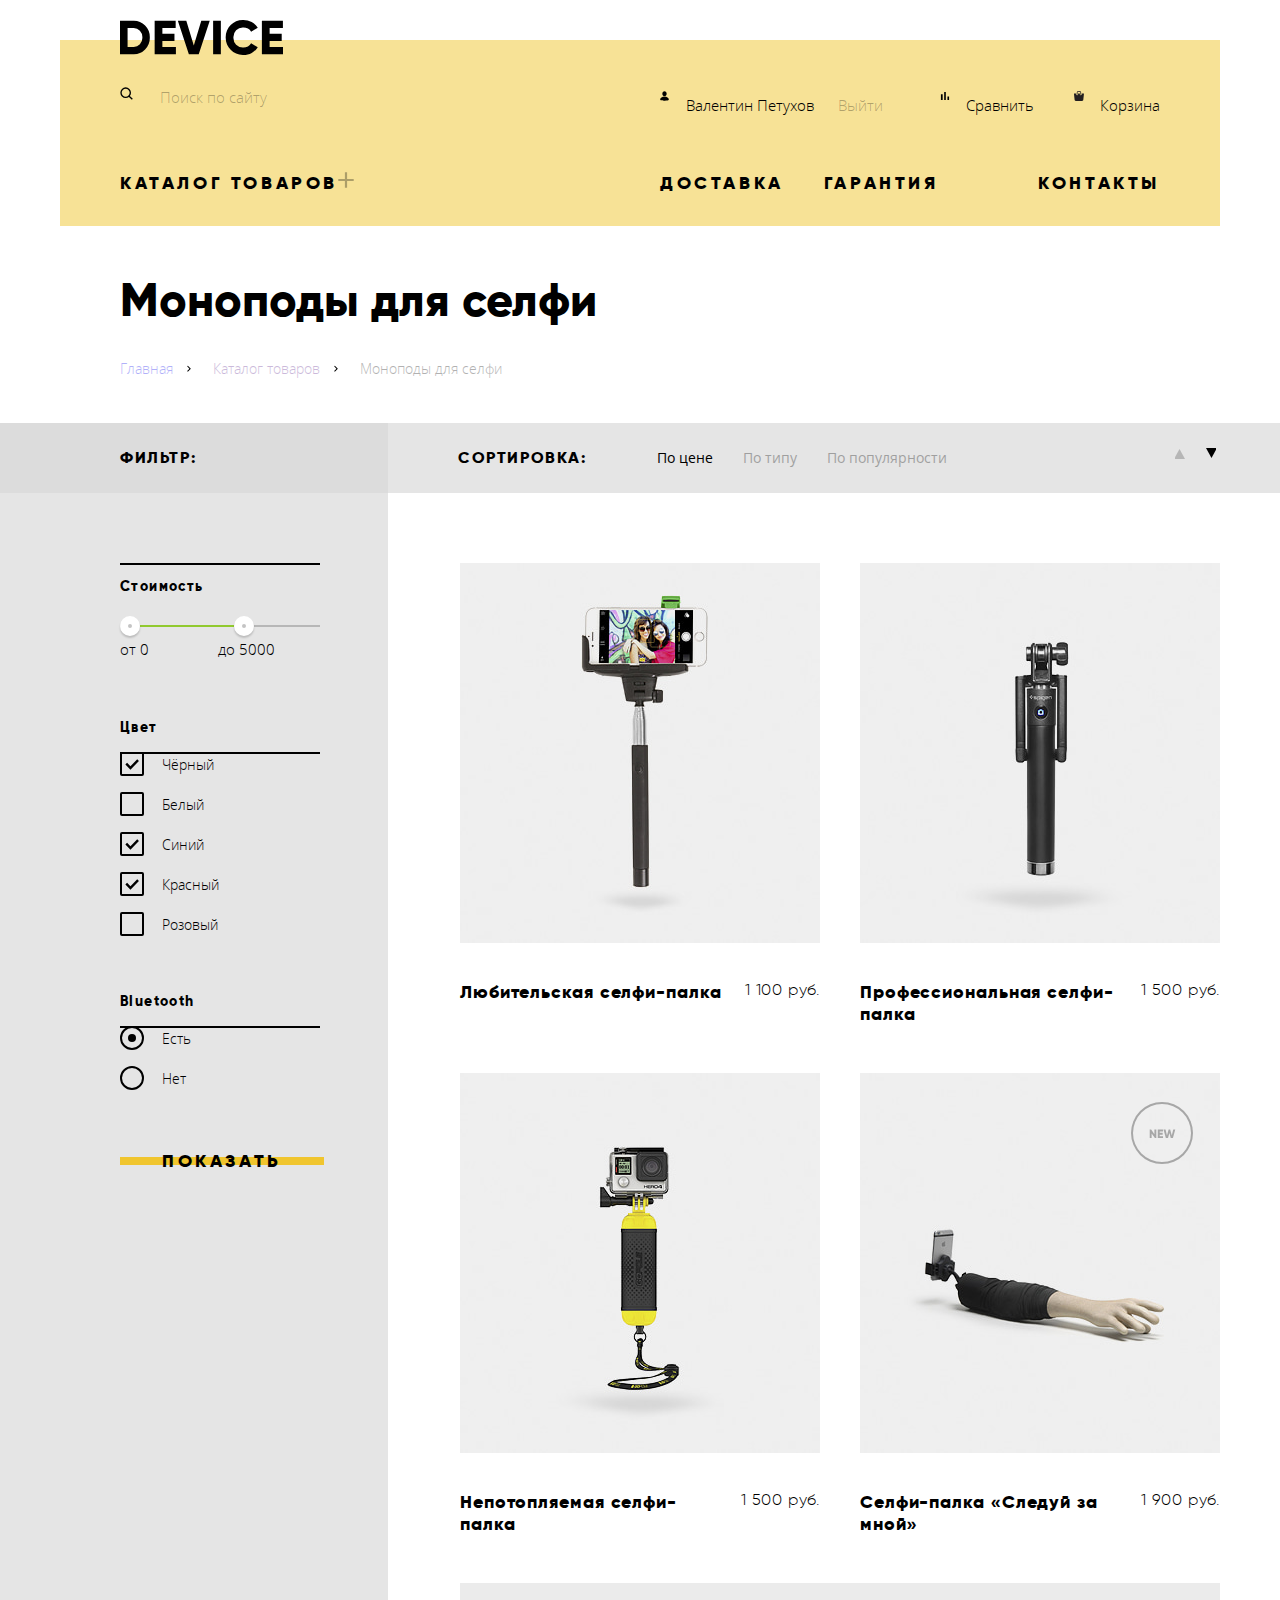
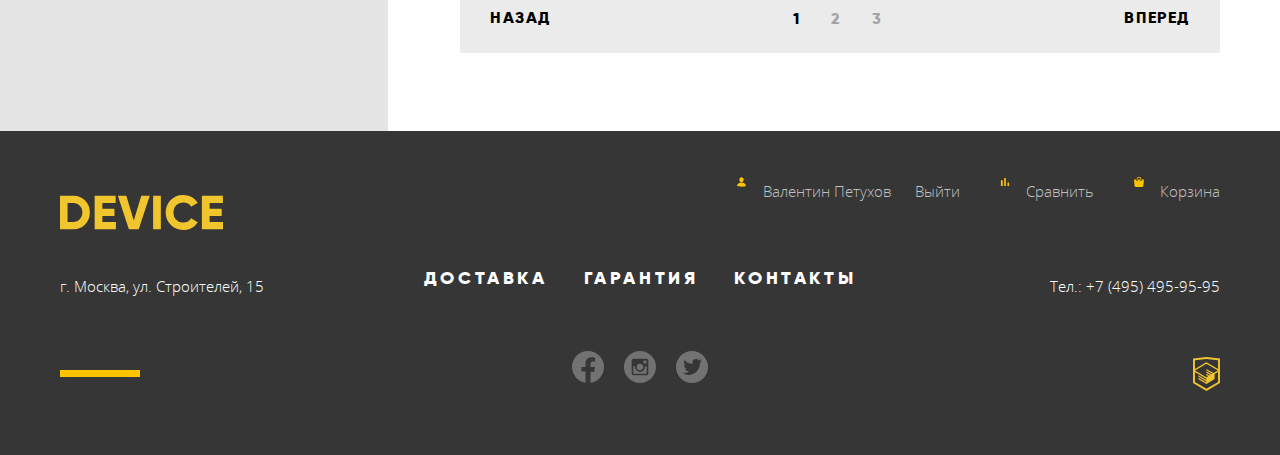
==== catalog.html @ 7c6c5fc6 "Верстка страницы каталога" ====
<!DOCTYPE html>

<html class="page" lang="ru">

  <head>

    <meta charset="utf-8">
    <title>HTML Academy: Девайс</title>
    <link rel="stylesheet" href="css/normalize.css">
    <link rel="stylesheet" href="css/style.css">

  </head>

  <body class="page-body">

    <header class="header container">

      <a class="header-logo" href="index.html">

        <svg width="163" height="35" fill="none" xmlns="http://www.w3.org/2000/svg" role="img" aria-label="Логотип интернет-магазина Device"><path fill-rule="evenodd" clip-rule="evenodd" d="M-.151.702v33.6h13.532a15.721 15.721 0 0011.72-4.824 16.459 16.459 0 004.712-11.976 16.457 16.457 0 00-4.712-11.976A15.724 15.724 0 0013.381.702H-.151zM7.582 26.91V8.091h5.8a8.646 8.646 0 016.5 2.568 9.408 9.408 0 012.489 6.84 9.406 9.406 0 01-2.489 6.84 8.642 8.642 0 01-6.5 2.568h-5.8v.003zm34.8-5.952h12.082v-7.3H42.378V8.091h13.291V.702H34.645v33.6H55.91V26.91H42.378v-5.952h.004zm36.343 13.344L89.744.702h-8.458l-7.491 24.72L66.304.702h-8.457l11.019 33.6h9.859zm14.4 0h7.733V.702h-7.733v33.6zm38.615-1.416a15.508 15.508 0 006.041-5.688l-6.67-3.84a7.481 7.481 0 01-3.165 3.024 9.873 9.873 0 01-4.664 1.1 9.594 9.594 0 01-7.177-2.736 9.911 9.911 0 01-2.682-7.248 9.91 9.91 0 012.682-7.248 9.593 9.593 0 017.177-2.736 9.897 9.897 0 014.639 1.08 7.589 7.589 0 013.19 3.048l6.67-3.84a15.874 15.874 0 00-6.09-5.688 17.42 17.42 0 00-8.409-2.088c-9.779-.272-17.797 7.691-17.591 17.472-.208 9.781 7.809 17.747 17.588 17.476 2.95.027 5.859-.691 8.458-2.088h.003zm17.881-11.928h12.082v-7.3h-12.085V8.091h13.29V.702h-21.023v33.6h21.265V26.91h-13.532v-5.952h.003z" fill="#000"/></svg>

      </a>

      <div class="header-user-nav">

        <form action="https://echo.htmlacademy.ru/" method="get">

          <label class="visually-hidden" for="search-form">Форма поиска по сайту</label>

          <input type="search" name="search" id="search-form" placeholder="Поиск по сайту">

          <button class="search-btn" type="submit">найти</button>

        </form>

        <ul class="header-user-nav__list">

          <li class="header-user-nav__item header-user-nav__item-login">

            <a href="">Валентин Петухов</a>

            <a class="header-user-nav__item-login-out" href="">Выйти</a>

            <svg width="9" height="10" fill="none" xmlns="http://www.w3.org/2000/svg" aria-hidden="true" focusable="false"><path d="M4.5.33c1.2 0 2.17 1.05 2.17 2.34C6.67 3.96 5.7 5 4.5 5S2.33 3.96 2.33 2.67c0-1.3.97-2.34 2.17-2.34zm0 9.34s4.33 0 4.33-1.17c0-1.4-2.1-2.92-4.33-2.92C2.28 5.58.17 7.1.17 8.5c0 1.17 4.33 1.17 4.33 1.17z" fill="#000"/></svg>

          </li>

          <li class="header-user-nav__item">

            <a href="">Сравнить</a>

            <svg width="10" height="10" fill="none" xmlns="http://www.w3.org/2000/svg" aria-hidden="true" focusable="false"><path d="M.92 3.37h1.75v5.71H.92V3.37zM4.18.92h1.64v8.16H4.18V.92zm3.27 4.66h1.63v3.5H7.45v-3.5z" fill="#000"/></svg>

          </li>

          <li class="header-user-nav__item">

            <a href="">Корзина</a>

            <svg width="10" height="10" fill="none" xmlns="http://www.w3.org/2000/svg" aria-hidden="true" focusable="false"><path d="M9.862 2.522a.358.358 0 00-.273-.129H7.658V3.42c0 .471-.404.855-.901.855s-.901-.384-.901-.855V2.393H4.054V3.42c0 .471-.404.855-.9.855-.498 0-.902-.384-.902-.855V2.393H.321a.358.358 0 00-.273.129.397.397 0 00-.09.3l.648 5.963C.618 9.457 1.142 10 1.784 10h6.342c.642 0 1.166-.543 1.178-1.215l.649-5.964a.398.398 0 00-.09-.3z" fill="#231F20"/><path d="M3.153 3.76c.2 0 .36-.153.36-.341v-1.88c0-.528.562-.855 1.082-.855h.9c.548 0 .902.335.902.854v1.88c0 .19.161.343.36.343.199 0 .36-.154.36-.342v-1.88C7.117.646 6.435 0 5.496 0h-.901C3.6 0 2.793.69 2.793 1.538v1.88c0 .19.162.343.36.343z" fill="#231F20"/></svg>

          </li>

        </ul>

      </div>

      <nav class="header-nav">

        <ul class="header-nav__list">

          <li class="header-nav__item header-nav__item_dropdown">

            <a href="">каталог товаров</a>

            <div class="header-submenu__list_wrap">

              <ul class="header-submenu__list">

                <li class="header-submenu__item">

                  <a href="">Виртуальная реальность</a>

                </li>

                <li class="header-submenu__item">

                  <a href="catalog.html">Моноподы для селфи</a>

                </li>

                <li class="header-submenu__item">

                  <a href="">Экшн-камеры</a>

                </li>

              </ul>

              <ul class="header-submenu__list">

                <li class="header-submenu__item">

                  <a href="">Фитнес-браслеты</a>

                </li>

                <li class="header-submenu__item">

                  <a href="">Умные часы</a>

                </li>

              </ul>

              <ul class="header-submenu__list">

                <li class="header-submenu__item">

                  <a href="">Квадрокоптеры</a>

                </li>

              </ul>

            </div>

          </li>

          <li class="header-nav__item">

            <a href="">доставка</a>

          </li>

          <li class="header-nav__item header-nav__item-warranty">

            <a href="">гарантия</a>

          </li>

          <li class="header-nav__item">

            <a href="">контакты</a>

          </li>

        </ul>

      </nav>

    </header>

    <main>

      <div class="breadcrumbs_wrap container">

        <h1 class="page-title">Моноподы для селфи</h1>

        <ul class="breadcrumbs__list">

          <li class="breadcrumbs__item">

            <a href="index.html">Главная</a>

          </li>

          <li class="breadcrumbs__item">

            <a href="">Каталог товаров</a>

          </li>

          <li class="breadcrumbs__item">

            <span>Моноподы для селфи</span>

          </li>

        </ul>

      </div>

      <div class="main-content_wrap">

        <div class="filters-title">

          <div class="filters-title_inner">

            <h3>фильтр:</h3>

          </div>

        </div>

        <form class="filters" action="https://echo.htmlacademy.ru/" method="get">

          <div class="filters_inner">

            <div class="cost filter">

              <span class="cost-title">Стоимость</span>

              <div class="scale">

                <div class="bar"></div>

                <div class="toggle toggle-min" tabindex="0"></div>

                <div class="toggle toggle-max" tabindex="0"></div>

              </div>

              <span class="cost-min">от 0</span>

              <span>до 5000</span>

            </div>

            <fieldset class="filter-color filter">

              <legend>Цвет</legend>

              <input class="visually-hidden" id="checkbox-color-black" type="checkbox" name="color-black" checked>

              <label class="" for="checkbox-color-black">Чёрный</label>

              <input class="visually-hidden" id="checkbox-color-white" type="checkbox" name="color-white">

              <label class="form-value" for="checkbox-color-white">Белый</label>

              <input class="visually-hidden" id="checkbox-color-blue" type="checkbox" name="color-blue" checked>

              <label class="form-value" for="checkbox-color-blue">Синий</label>

              <input class="visually-hidden" id="checkbox-color-red" type="checkbox" name="color-red" checked>

              <label class="form-value" for="checkbox-color-red">Красный</label>

              <input class="visually-hidden" id="checkbox-color-pink" type="checkbox" name="color-pink">

              <label class="form-value" for="checkbox-color-pink">Розовый</label>

            </fieldset>

            <fieldset class="filter-bluetooth filter">

              <legend class="">Bluetooth</legend>

              <input class="visually-hidden" id="bluetooth-true" type="radio" name="bluetooth" value="Есть" checked>

              <label class="" for="bluetooth-true">Есть</label>

              <input class="visually-hidden" id="bluetooth-false" type="radio" name="bluetooth" value="Нет">

              <label class="" for="bluetooth-false">Нет</label>

            </fieldset>

            <button class="filters-button button" type="submit">показать</button>

          </div>

        </form>

        <div class="sorting">

          <div class="sorting_inner">

            <h3>сортировка:</h3>

            <ul class="sorting__list">

              <li class="sorting__item sorting__item_current">

                <button type="button">По цене</button>

              </li>

              <li class="sorting__item">

                <button type="button">По типу</button>

              </li>

              <li class="sorting__item">

                <button type="button">По популярности</button>

              </li>

            </ul>

            <button class="sorting-arrow-up sorting-arrow-current" type="button" aria-label="Сортировка по возрастанию"></button>

            <button class="sorting-arrow-down" type="button" aria-label="Сортировка по убыванию"></button>

          </div>

        </div>

        <div class="products">

          <div class="products_inner">

            <ul class="products__list">

              <li class="products__item">

                <img src="img/product-1.jpg" alt="Селфи-палка с закрепленным на ней телефоном." width="360" height="380">

                <div class="product-title">

                  <a href="">

                    <h2>Любительская селфи-палка</h2>

                  </a>

                  <span>1 100 руб.</span>

                </div>

                <div class="products__item_hover">

                  <button class="button" type="button">в корзину</button>

                  <button class="product-compare__btn" type="button">Добавить к сравнению</button>

                </div>

              </li>

              <li class="products__item">

                <img src="img/product-2.jpg" alt="Сложенная селфи-палка." width="360" height="380">

                <div class="product-title">

                  <a href="">

                    <h2>Профессиональная селфи-палка </h2>

                  </a>

                  <span>1 500 руб.</span>

                  <div class="products__item_hover">

                    <button class="button" type="button">в корзину</button>

                    <button class="product-compare__btn" type="button">Добавить к сравнению</button>

                  </div>

                </div>

              </li>

              <li class="products__item">

                <img src="img/product-3.jpg" alt="Селфи-палка на шнурке с закрепленной на ней экшн-камерой." width="360" height="380">

                <div class="product-title">

                  <a href="">

                    <h2>Непотопляемая селфи-палка</h2>

                  </a>

                  <span>1 500 руб.</span>

                  <div class="products__item_hover">

                    <button class="button" type="button">в корзину</button>

                    <button class="product-compare__btn" type="button">Добавить к сравнению</button>

                  </div>

                </div>

              </li>

              <li class="products__item products__item_new">

                <img src="img/product-4.jpg" alt="Селфи-палка в виде руки." width="360" height="380">

                <div class="product-title">

                  <a href="">

                    <h2>Селфи-палка «Следуй за мной»</h2>

                  </a>

                  <span>1 900 руб.</span>

                  <div class="products__item_hover">

                    <button class="button" type="button">в корзину</button>

                    <button class="product-compare__btn" type="button">Добавить к сравнению</button>

                  </div>

                </div>

              </li>

            </ul>

            <div class="pagination">

              <button type="button">назад</button>

              <ul class="pagination__list">

                <li class="pagination__item pagination__item_current">

                  <a href="">1</a>

                </li>

                <li class="pagination__item">

                  <a href="">2</a>

                </li>

                <li class="pagination__item">

                  <a href="">3</a>

                </li>

              </ul>

              <button type="button">вперед</button>

            </div>

          </div>

        </div>

      </div>

    </main>

    <footer class="footer">

      <div class="footer_wrap container">

        <a class="footer-logo" href="index.html">

          <svg width="163" height="35" fill="none" xmlns="http://www.w3.org/2000/svg" role="img" aria-label="Логотип интернет-магазина Device"><path fill-rule="evenodd" clip-rule="evenodd" d="M-.151.702v33.6h13.532a15.721 15.721 0 0011.72-4.824 16.459 16.459 0 004.712-11.976 16.457 16.457 0 00-4.712-11.976A15.724 15.724 0 0013.381.702H-.151zM7.582 26.91V8.091h5.8a8.646 8.646 0 016.5 2.568 9.408 9.408 0 012.489 6.84 9.406 9.406 0 01-2.489 6.84 8.642 8.642 0 01-6.5 2.568h-5.8v.003zm34.8-5.952h12.082v-7.3H42.378V8.091h13.291V.702H34.645v33.6H55.91V26.91H42.378v-5.952h.004zm36.343 13.344L89.744.702h-8.458l-7.491 24.72L66.304.702h-8.457l11.019 33.6h9.859zm14.4 0h7.733V.702h-7.733v33.6zm38.615-1.416a15.508 15.508 0 006.041-5.688l-6.67-3.84a7.481 7.481 0 01-3.165 3.024 9.873 9.873 0 01-4.664 1.1 9.594 9.594 0 01-7.177-2.736 9.911 9.911 0 01-2.682-7.248 9.91 9.91 0 012.682-7.248 9.593 9.593 0 017.177-2.736 9.897 9.897 0 014.639 1.08 7.589 7.589 0 013.19 3.048l6.67-3.84a15.874 15.874 0 00-6.09-5.688 17.42 17.42 0 00-8.409-2.088c-9.779-.272-17.797 7.691-17.591 17.472-.208 9.781 7.809 17.747 17.588 17.476 2.95.027 5.859-.691 8.458-2.088h.003zm17.881-11.928h12.082v-7.3h-12.085V8.091h13.29V.702h-21.023v33.6h21.265V26.91h-13.532v-5.952h.003z" fill="#000"/></svg>

        </a>

        <ul class="footer-user-nav__list">

          <li class="footer-user-nav__item">

            <a href="">Валентин Петухов</a>

            <a class="footer-user-nav__item-login-out" href="">Выйти</a>

            <svg width="9" height="10" fill="none" xmlns="http://www.w3.org/2000/svg" aria-hidden="true" focusable="false"><path d="M4.5.33c1.2 0 2.17 1.05 2.17 2.34C6.67 3.96 5.7 5 4.5 5S2.33 3.96 2.33 2.67c0-1.3.97-2.34 2.17-2.34zm0 9.34s4.33 0 4.33-1.17c0-1.4-2.1-2.92-4.33-2.92C2.28 5.58.17 7.1.17 8.5c0 1.17 4.33 1.17 4.33 1.17z" fill="#000"/></svg>

          </li>

          <li class="footer-user-nav__item">

            <a href="">Сравнить</a>

            <svg width="10" height="10" fill="none" xmlns="http://www.w3.org/2000/svg" aria-hidden="true" focusable="false"><path d="M.92 3.37h1.75v5.71H.92V3.37zM4.18.92h1.64v8.16H4.18V.92zm3.27 4.66h1.63v3.5H7.45v-3.5z" fill="#000"/></svg>

          </li>

          <li class="footer-user-nav__item">

            <a href="">Корзина</a>

            <svg width="10" height="10" fill="none" xmlns="http://www.w3.org/2000/svg" aria-hidden="true" focusable="false"><path d="M9.862 2.522a.358.358 0 00-.273-.129H7.658V3.42c0 .471-.404.855-.901.855s-.901-.384-.901-.855V2.393H4.054V3.42c0 .471-.404.855-.9.855-.498 0-.902-.384-.902-.855V2.393H.321a.358.358 0 00-.273.129.397.397 0 00-.09.3l.648 5.963C.618 9.457 1.142 10 1.784 10h6.342c.642 0 1.166-.543 1.178-1.215l.649-5.964a.398.398 0 00-.09-.3z" fill="#231F20"/><path d="M3.153 3.76c.2 0 .36-.153.36-.341v-1.88c0-.528.562-.855 1.082-.855h.9c.548 0 .902.335.902.854v1.88c0 .19.161.343.36.343.199 0 .36-.154.36-.342v-1.88C7.117.646 6.435 0 5.496 0h-.901C3.6 0 2.793.69 2.793 1.538v1.88c0 .19.162.343.36.343z" fill="#231F20"/></svg>

          </li>

        </ul>

        <nav class="footer-nav">

          <ul class="footer-nav__list">

            <li class="footer-nav__item">

              <a href="">доставка</a>

            </li>

            <li class="footer-nav__item">

              <a href="">гарантия</a>

            </li>

            <li class="footer-nav__item">

              <a href="">контакты</a>

            </li>

          </ul>

        </nav>

        <div class="footer-contacts_wrap">

          <h2 class="visually-hidden">Контактная информация</h2>

          <p>г. Москва, ул. Строителей, 15</p>

          <p>Тел.: <a class="footer-contacts__link-tel" href="tel:+74954959595">+7 (495) 495-95-95</a></p>

        </div>

        <section class="socials">

          <h2 class="visually-hidden">Ссылки на социальные сети</h2>

          <ul class="socials__list">

            <li class="socials__item">

              <a href="" aria-label="Фейсбук">

                <svg width="32" height="32" fill="none" xmlns="http://www.w3.org/2000/svg" aria-hidden="true" focusable="false"><path d="M32 16a16 16 0 10-18.5 15.8V20.62H9.44V16h4.06v-3.53c0-4 2.39-6.22 6.04-6.22 1.75 0 3.58.31 3.58.31v3.94h-2.01c-1.99 0-2.61 1.23-2.61 2.5v3h4.44l-.71 4.63H18.5V31.8A16 16 0 0032 16z" fill="#fff" fill-opacity=".3"/></svg>

              </a>

            </li>

            <li class="socials__item">

              <a href="" aria-label="Инстаграм">

                <svg width="32" height="32" fill="none" xmlns="http://www.w3.org/2000/svg" aria-hidden="true" focusable="false"><path d="M21 16a4.9997 4.9997 0 01-5 5 4.9997 4.9997 0 01-5-5c0-.285.03-.5633.0817-.8333H9.3333v6.6616a.838.838 0 00.8384.8384H21.83a.8383.8383 0 00.8367-.8384v-6.6616h-1.7484c.0517.27.0817.5483.0817.8333zm-5 3.3333a3.3336 3.3336 0 003.0799-2.059 3.335 3.335 0 00-.7237-3.6333 3.3332 3.3332 0 00-2.3579-.976A3.3341 3.3341 0 1016 19.3333zM20 12.5h1.9983A.5019.5019 0 0022.5 12v-1.9983a.502.502 0 00-.5017-.5017H20a.5014.5014 0 00-.5017.5017V12c.0017.275.2267.5.5017.5zM16 0a16 16 0 100 31.9999A16 16 0 0016 0zm8.3333 22.4817c0 1.0183-.8333 1.8516-1.8516 1.8516H9.5183c-1.0183 0-1.8516-.8333-1.8516-1.8516V9.5183c0-1.0183.8333-1.8516 1.8516-1.8516h12.9634c1.0183 0 1.8516.8333 1.8516 1.8516v12.9634z" fill="#fff" fill-opacity=".3"/></svg>

              </a>

            </li>

            <li class="socials__item">

              <a href="" aria-label="Твиттер">

                <svg width="32" height="32" fill="none" xmlns="http://www.w3.org/2000/svg" aria-hidden="true" focusable="false"><path d="M16 32a15.7 15.7 0 01-6.22-1.27 16.02 16.02 0 01-5.1-3.4 16.02 16.02 0 01-3.41-5.11A15.7 15.7 0 010 16c0-2.17.42-4.24 1.27-6.22a16.02 16.02 0 013.4-5.1 16.02 16.02 0 015.11-3.41A15.7 15.7 0 0116 0c2.17 0 4.24.42 6.22 1.27 1.98.84 3.68 1.97 5.1 3.4a16.02 16.02 0 013.41 5.11A15.7 15.7 0 0132 16c0 2.17-.42 4.24-1.27 6.22a16.02 16.02 0 01-3.4 5.1 16.02 16.02 0 01-5.11 3.41A15.7 15.7 0 0116 32zm9.4-24c-.12.06-.3.18-.56.34l-.6.41-.58.31-.66.22A3.68 3.68 0 0020.16 8c-2.44 0-3.66 1.02-3.66 3.06v1.85c-3.35-.17-5.93-1.4-7.72-3.7A2.52 2.52 0 008 11c0 1.38.51 2.42 1.53 3.13-.12 0-.3 0-.53.03-.23.02-.41.02-.55 0A1.57 1.57 0 018 14c0 .96.26 1.76.77 2.4a3.53 3.53 0 002.1 1.23c-.2.25-.5.37-.87.37-.33 0-.63-.1-.88-.28 0 .81.4 1.44 1.18 1.89.78.45 1.66.68 2.64.7-.38.57-.92.99-1.64 1.27-.72.28-1.49.42-2.3.42-.3 0-.7-.07-1.2-.22l-.8-.22c.33.67 1.02 1.24 2.05 1.72 1.03.48 2.34.72 3.92.72a10.3 10.3 0 007-2.69A13.08 13.08 0 0024 12c0-.04.13-.13.38-.27.25-.13.54-.31.87-.54.33-.23.58-.47.75-.72-1.13 0-1.88.02-2.25.06.73-.44 1.28-1.28 1.66-2.53z" fill="#fff" fill-opacity=".3"/></svg>

              </a>

            </li>

          </ul>

        </section>

        <a class="footer-logo-html-academy" href="https://htmlacademy.ru/intensive/htmlcss" aria-label="HTML Academy"></a>

      </div>

    </footer>

  </body>

</html>
---- css/style.css ----
/* fonts */

@font-face {
  font-family: 'Gilroy';
  src: local('Gilroy Light'), local('GilroyLight'),
  url('../fonts/gilroylight.woff2') format('woff2'),
  url('../fonts/gilroylight.woff') format('woff');
  font-style: normal;
  font-weight: 300;
  font-display: swap;
}

@font-face {
  font-family: 'Gilroy';
  src: local('Gilroy ExtraBold'), local('GilroyExtraBold'),
  url('../fonts/gilroyextrabold.woff2') format('woff2'),
  url('../fonts/gilroyextrabold.woff') format('woff');
  font-style: normal;
  font-weight: 800;
  font-display: swap;
}

@font-face {
  font-family: 'Open Sans';
  src: local('Open Sans Light'), local('OpenSansLight'),
  url('../fonts/opensanslight.woff2') format('woff2'),
  url('../fonts/opensanslight.woff') format('woff');
  font-style: normal;
  font-weight: 300;
  font-display: swap;
}

@font-face {
  font-family: 'Open Sans';
  src: local('Open Sans Regular'), local('OpenSansRegular'),
  url('../fonts/opensans.woff2') format('woff2'),
  url('../fonts/opensans.woff') format('woff');
  font-style: normal;
  font-weight: 400;
  font-display: swap;
}

/* variables */

:root {

  /* basic */

  --black-15: rgba(0, 0, 0, 0.15);
  --black-18:  rgba(0, 0, 0, 0.18);
  --black-2: rgba(0, 0, 0, 0.2);
  --black-3: rgba(0, 0, 0, 0.3);
  --black-4: rgba(0, 0, 0, 0.4);
  --black-6: rgba(0, 0, 0, 0.6);
  --black: #000000;
  --dark: #363636;
  --grey: #464646;
  --half-grey: #7E7E7E;
  --grey-product-hover: rgba(238, 238, 238, 0.7);
  --grey-toogle: #C4C4C4;
  --grey-pagination-hover: #D9D9D9;
  --grey-filters-title: #DCDCDC;
  --grey-pagination: #EBEBEB;
  --grey-light: #E5E5E5;
  --grey-input-hover: #EAEAEA;
  --grey-input: #F2F2F2;
  --white: #FFFFFF;
  --white-7: rgba(255, 255, 255, 0.7);
  --white-3: rgba(255, 255, 255, 0.3);

  /* special */

  --green: #91C92F;
  --yellow-light: #F7E296;
  --yellow: #FFC600;
  --yellow-dark: #F0C52E;
  --pink: #F6DADA;

}

/* animation */

@keyframes mc {
  0% {
    transform: scale(0,0);
  }
  100% {
    transform: scale(1,1);
  }
}

@keyframes shake {
  0%,
  100% {
    transform: translateX(0);
  }

  20%,
  60% {
    transform: translateX(-10px);
  }

  40%,
  80% {
    transform: translateX(10px);
  }
}

/* global */

.page {
  height: 100%;
}

.page-body {
  display: grid;
  grid-template-rows: min-content 1fr min-content;
  min-width: 1200px;
  min-height: 100%;
  margin: 0 auto;
  font-weight: 300;
  font-size: 15px;
  line-height: 28px;
  font-family: 'Open Sans', 'Arial', sans-serif;
  color: var(--black);
}

.container {
  width: 1160px;
  margin: 0 auto;
}

img {
  max-width: 100%;
  height: auto;
}

.page-body a {
  text-decoration: none;
}

.visually-hidden {
  position: absolute;
  width: 1px;
  height: 1px;
  margin: -1px;
  padding: 0;
  white-space: nowrap;
  border: 0;
  clip-path: inset(100%);
  clip: rect(0 0 0 0);
  overflow: hidden;
}

/* button */

.button {
  position: relative;
  padding: 9px 42px 9px 42px;
  font-style: normal;
  font-weight: 800;
  font-size: 18px;
  line-height: 22px;
  font-family: 'Gilroy', 'Arial', sans-serif;
  letter-spacing: 0.2em;
  text-transform: uppercase;
  color: var(--black);
  background-color: transparent;
  border: 0;
}

.button::before {
  content: '';
  position: absolute;
  top: 16px;
  left: 0;
  z-index: -1;
  width: 100%;
  height: 8px;
  background-color: var(--yellow-dark);
}

/* header */

.header {
  position: relative;
  display: flex;
  flex-direction: column;
  min-height: 186px;
  margin-top: 40px;
  padding: 25px 60px 0;
  box-sizing: border-box;
  background-color: var(--yellow-light);
}

.header-logo {
  position: absolute;
  top: -20px;
  left: 60px;
  width: 163px;
  height: 35px;
}

.header-nav__list {
  display: flex;
  justify-content: space-between;
  margin: 0;
  padding: 0;
  list-style: none;
}

.header-nav__item:not(:first-child) {
  margin-right: 40px;
}

.header-nav__item:last-child {
  margin-right: 0;
}

.header-nav__item > a {
  font-weight: 800;
  font-size: 18px;
  line-height: 22px;
  font-family: 'Gilroy', 'Arial', sans-serif;
  letter-spacing: 0.2em;
  text-transform: uppercase;
  color: var(--black);
}

.header-nav__item_dropdown {
  position: relative;
  width: 540px;
}

.header-nav__item_dropdown > a::after {
  content: '';
  position: absolute;
  bottom: -5px;
  left: 0;
  width: 100%;
  height: 15px;
  background-color: transparent;
}

.header-nav__item_dropdown a {
  position: relative;
}

.header-nav__item_dropdown > a::before {
  content: '';
  position: absolute;
  top: 0;
  right: -22px;
  width: 22px;
  height: 22px;
  background: url('../img/catalog-dropdown-icon.svg') 0 0 no-repeat;
}

.header-nav__item-warranty {
  flex-grow: 1;
}

.header-user-nav {
  position: relative;
  display: flex;
  align-items: flex-end;
  margin-bottom: 50px;
}

.header-user-nav form {
  position: relative;
  display: flex;
  align-items: flex-end;
  width: 440px;
  margin-right: 100px;
  box-sizing: border-box;
}

.header-user-nav input {
  padding: 0 90px 10px 40px;
  width: 100%;
  font-weight: 300;
  font-size: 15px;
  line-height: 20px;
  color: var(--black);
  background: transparent url('../img/search-icon.svg') 0 0 no-repeat;
  border: none;
  border-bottom: 2px solid transparent;
}

.header-user-nav input::placeholder {
  font-weight: 300;
  font-size: 15px;
  line-height: 20px;
  font-family: 'Open Sans', 'Arial', sans-serif;
  color: var(--black-3);
}

.search-btn {
  padding: 15px;
  font-weight: 300;
  font-size: 15px;
  line-height: 20px;
  text-transform: uppercase;
  background-color: transparent;
  border: 2px solid var(--black);
  visibility: hidden;
  cursor: pointer;
}

.header-user-nav__list {
  display: flex;
  justify-content: space-between;
  width: 500px;
  margin: 0;
  padding: 0;
  list-style: none;
}

.header-user-nav__item {
  position: relative;
  padding-left: 26px;
}

.header-user-nav__item:not(:last-child) {
  margin-right: 40px;
}

.header-user-nav__item svg {
  position: absolute;
  top: 0;
  left: 0;
}

.header-user-nav__item a {
  line-height: 20px;
  color: var(--black);
}

.header-user-nav__item-login {
  flex-grow: 1;
}

.header-user-nav__item .header-user-nav__item-login-out {
  margin-left: 20px;
  color: var(--black-3);
}

.header-submenu__list_wrap {
  position: absolute;
  left: -60px;
  z-index: 2;
  display: none;
  flex-direction: row;
  width: 1160px;
  min-height: 150px;
  margin: 0;
  padding: 32px 60px 12px;
  box-sizing: border-box;
  background-color: var(--yellow-light);
}

.header-submenu__list {
  display: flex;
  flex-direction: column;
  margin: 0;
  padding: 0;
  list-style: none;
}

.header-submenu__list:not(:last-child) {
  margin-right: 60px;
}

.header-submenu__item:not(:last-child) {
  margin-bottom: 10px;
}

.header-submenu__item a {
  font-weight: 300;
  font-size: 15px;
  line-height: 20px;
  color: var(--black);
}

/* slider */

.slider {
  position: relative;
  margin-top: -15px;
  margin-bottom: 116px;
}

.slider::before {
  content: '';
  position: absolute;
  top: 0;
  left: 0;
  width: 100%;
  height: 129px;
  background-color: var(--yellow-light);
}

.slider::after {
  content: '';
  position: absolute;
  top: 34px;
  left: 600px;
  width: 100px;
  height: 7px;
  background-color: var(--white);
}

.slider__list {
  margin: 0;
  padding: 0;
  list-style: none;
}

.slider__item {
  position: relative;
  z-index: 1;
  display: none;
  min-height: 489px;
}

.slider__item_current {
  display: flex;
}

.slider__item::before {
  content: '';
  position: absolute;
  top: -20px;
  right: 47px;
  min-width: 129px;
  font-weight: 800;
  font-size: 179px;
  line-height: 219px;
  font-family: 'Gilroy', 'Arial', sans-serif;
  text-transform: uppercase;
  color: var(--white);
}

.slider__item_01::before {
  content: '01';
}

.slider__item_02::before {
  content: '02';
}

.slider__item_03::before {
  content: '03';
}

.slider-img_wrap {
  display: flex;
  justify-content: center;
  align-items: center;
  flex-shrink: 0;
  width: 600px;
}

.slider-content_wrap {
  display: flex;
  flex-direction: column;
  align-items: flex-start;
  padding-top: 95px;
  padding-right: 69px;
}

.slider-content_wrap h3 {
  z-index: 1;
  margin: 0;
  margin-bottom: 30px;
  font-style: normal;
  font-weight: 800;
  font-size: 47px;
  line-height: 58px;
  font-family: 'Gilroy', 'Arial', sans-serif;
}

.slider-content_wrap p {
  margin: 0;
  margin-bottom: 60px;
  line-height: 20px;
}

.slider-content_wrap .slider-description__list {
  display: grid;
  grid-auto-flow: column;
  grid-template-rows: min-content min-content;
  grid-column-gap: 64px;
  grid-row-gap: 15px;
  order: 4;
}

.slider-description__list dt {
  font-weight: 300;
  font-size: 36px;
  line-height: 42px;
  font-family: 'Gilroy', 'Arial', sans-serif;
  letter-spacing: 0.1em;
}

.slider-description__list dd {
  margin: 0;
  font-weight: 300;
  font-size: 13px;
  line-height: 15px;
  font-family: 'Gilroy', 'Arial', sans-serif;
  letter-spacing: 0.1em;
}

.slider-content_wrap .button {
  margin-bottom: 60px;
}

.slider-controls__list {
  position: absolute;
  right: 88px;
  bottom: 137px;
  z-index: 1;
  display: flex;
  margin: 0;
  padding: 0;
  list-style: none;
}

.slider-controls__item:not(:last-child) {
  margin-right: 18px;
}

.slider-controls__btn {
  position: relative;
  width: 12px;
  height: 12px;
  padding: 0;
  box-sizing: border-box;
  background-color: transparent;
  border: 1px solid var(--black);
  border-radius: 50%;
  cursor: pointer;
}

.slider-controls__btn_current::before {
  content: '';
  position: absolute;
  top: 2px;
  left: 2px;
  width: 6px;
  height: 6px;
  box-sizing: border-box;
  background-color: transparent;
  border: 1px solid var(--black);
  border-radius: 50%;
}

/* catalog */

.catalog {
  margin-bottom: 170px;
}

.catalog__list {
  display: flex;
  justify-content: space-between;
  margin: 0;
  padding: 0;
  list-style: none;
}

.catalog__item {
  display: flex;
  flex-direction: column;
  width: 160px;
}

.catalog__item a {
  font-weight: 800;
  font-size: 18px;
  line-height: 22px;
  font-family: 'Gilroy', 'Arial', sans-serif;
  letter-spacing: 0.05em;
  color: var(--black);
}

.catalog__item_inner {
  display: flex;
  justify-content: center;
  align-items: center;
  width: 160px;
  height: 160px;
  background-color: var(--yellow-light);
}

/* services */

.services {
  position: relative;
  width: 100%;
  min-height: 288px;
  margin-bottom: 90px;
  background-color: var(--grey-light);
}

.services-inner {
  position: relative;
  display: flex;
}

.services__list {
  position: relative;
  top: -100px;
  order: 2;
  min-height: 288px;
  margin: 0;
  padding: 0;
  box-sizing: border-box;
  list-style: none;
}

.services__item {
  position: relative;
  display: none;
  padding: 75px 180px 0 240px;
}

.services__item_current {
  display: block;
}

.services__item::before {
  content: '';
  position: absolute;
  top: 75px;
  right: 0;
}

.services__item_1::before {
  width: 136px;
  height: 164px;
  background: url('../img/services-icon-1.svg') 0 0 no-repeat;
}

.services__item_2::before {
  width: 171px;
  height: 195px;
  background: url('../img/services-icon-2.svg') 0 0 no-repeat;
}

.services__item_3::before {
  width: 156px;
  height: 188px;
  background: url('../img/services-icon-3.svg') 0 0 no-repeat;
}

.services__item h3 {
  margin: 0;
  font-weight: 800;
  font-size: 47px;
  line-height: 58px;
  font-family: 'Gilroy', 'Arial', sans-serif;
  letter-spacing: 0.2em;
}

.services__item p {
  margin: 0;
  line-height: 30px;
  letter-spacing: 0.1em;
}

.services-controls {
  position: relative;
  top: -20px;
  z-index: 1;
  display: flex;
  flex-direction: column;
}

.services-controls .button:not(:last-child) {
  margin-bottom: 30px;
}

.services-controls .services-controls__btn {
  position: relative;
  padding: 9px 18px 9px 18px;
  cursor: pointer;
}

.services-controls__btn_current {
  color: var(--yellow-light);
  background-color: var(--black);
}

.services-controls::after {
  content: '';
  position: absolute;
  top: -100px;
  right: -124px;
  width: 7px;
  height: 320px;
  background-color: var(--black);
}

/* brends */

.brends {
  margin-bottom: 90px;
}

.brends__list {
  display: flex;
  justify-content: space-around;
  margin: 0;
  padding: 0;
  list-style: none;
}

.brends__item {
  width: 260px;
  height: 100px;
}

.brends__item a {
  display: block;
  width: 100%;
  height: 100%;
}

.brends__item img {
  filter: grayscale(100%) opacity(15%);
}

/* about-us, contacts */

.contacts_wrap {
  display: flex;
  justify-content: space-between;
  margin-bottom: 86px;
}

.about-us,
.contacts {
  position: relative;
  display: flex;
  flex-direction: column;
  width: 560px;
  min-height: 580px;
  padding-top: 60px;
}

.about-us::before,
.contacts::before {
  content: '';
  position: absolute;
  top: 0;
  left: 0;
  width: 80px;
  height: 7px;
  background-color: var(--black);
}

.about-us h2,
.contacts h2 {
  margin-bottom: 50px;
  font-weight: 800;
  font-size: 47px;
  line-height: 58px;
  font-family: 'Gilroy', 'Arial', sans-serif;
  letter-spacing: 0.2em;
}

.about-us p,
.contacts p {
  margin-bottom: 40px;
}

.about-us__list {
  flex-grow: 2;
  margin: 0;
  padding: 0;
  list-style: none;
}

.about-us__item {
  position: relative;
  padding-left: 32px;
  font-weight: 800;
  font-size: 16px;
  line-height: 28px;
  font-family: 'Gilroy', 'Arial', sans-serif;
}

.about-us__item::before {
  content: '';
  position: absolute;
  top: 0;
  left: 0;
  width: 8px;
  height: 8px;
  box-sizing: border-box;
  border: 2px solid var(--grey-light);
  border-radius: 50%;
}

.contacts__link-map {
  flex-grow: 2;
}

.about-us .button,
.contacts .button {
  align-self: flex-start;
  margin-top: 50px;
}

/* footer */

.footer {
  background-color: var(--dark);
}

.footer_wrap {
  position: relative;
  display: flex;
  flex-direction: column;
  justify-content: space-between;
  min-height: 324px;
  padding: 46px 0 64px;
  box-sizing: border-box;
}

.footer_wrap::before {
  content: '';
  position: absolute;
  bottom: 78px;
  left: 0;
  width: 80px;
  height: 7px;
  background-color: var(--yellow);
}

.footer-nav {
  align-self: center;
}

.footer-logo {
  position: absolute;
  top: 64px;
  left: 0;
}

.footer-logo path {
  fill: var(--yellow-dark)
}

.footer-nav__list {
  position: relative;
  z-index: 1;
  display: flex;
  margin: 0;
  padding: 0;
  list-style: none;
}

.footer-nav__item:not(:last-child) {
  margin-right: 36px;
}

.footer-nav__item a {
  font-weight: 800;
  font-size: 18px;
  line-height: 22px;
  font-family: 'Gilroy', 'Arial', sans-serif;
  letter-spacing: 0.2em;
  text-transform: uppercase;
  color: var(--white);
}

.footer-user-nav__list {
  display: flex;
  align-self: flex-end;
  margin: 0;
  padding: 0;
  list-style: none;
}

.footer-user-nav__item {
  position: relative;
  padding-left: 26px;
}

.footer-user-nav__item:not(:last-child) {
  margin-right: 40px;
}

.footer-user-nav__item svg {
  position: absolute;
  top: 0;
  left: 0;
}

.footer-user-nav__item path {
  fill: var(--yellow);
}

.footer-user-nav__item a {
  line-height: 20px;
  color: var(--white-7);
}

.footer-user-nav__item-login-out {
  margin-left: 20px;
  color: var(--white-7);
}

.footer-contacts_wrap {
  position: absolute;
  top: 40%;
  left: 0;
  display: flex;
  justify-content: space-between;
  width: 100%;
}

.footer-contacts_wrap p {
  line-height: 20px;
  color: var(--white);
}

.footer-contacts__link-tel {
  line-height: 20px;
  color: var(--white);
}

.socials__list {
  display: flex;
  justify-content: center;
  margin: 0;
  padding: 0;
  list-style: none;
}

.socials__item:not(:last-child) {
  margin-right: 20px;
}

.footer-logo-html-academy {
  position: absolute;
  right: 0;
  bottom: 0;
}

.footer-logo-html-academy {
  content: '';
  position: absolute;
  right: 0;
  bottom: 64px;
  width: 27px;
  height: 34px;
  background: url('../img/html-academy-icon.svg') 0 0 no-repeat;
}

/* modal */

.modal-feedback,
.modal-map {
  position: fixed;
  top: 0;
  right: 0;
  bottom: 0;
  left: 0;
  z-index: 1;
  display: none;
  justify-content: center;
  align-items: center;
}

.modal-feedback_inner {
  position: relative;
  width: 960px;
  padding: 90px 100px 60px;
  box-sizing: border-box;
  background-color: var(--white);
  box-shadow: 0px 10px 16px var(--black-15);
}

.modal-feedback__form label {
  display: inline-flex;
  flex-direction: column;
  margin-bottom: 30px;
  font-weight: 800;
  font-size: 18px;
  line-height: 22px;
  font-family: 'Gilroy', 'Arial', sans-serif;
}

.modal-feedback__form label[for="modal-name"] {
  margin-right: 36px;
}

.modal-feedback__form label[for="modal-message"] {
  width: 100%;
}

.modal-feedback__form input {
  width: 360px;
  height: 50px;
  margin-top: 10px;
  padding: 15px 20px;
  box-sizing: border-box;
  background-color: var(--grey-input);
  border: none;
}

.modal-feedback__form textarea {
  margin-top: 10px;
  padding: 15px 20px;
  box-sizing: border-box;
  background-color: var(--grey-input);
  border: none;
}

.modal-feedback__form input::placeholder,
.modal-feedback__form textarea::placeholder {
  font-weight: 400;
  font-size: 14px;
  line-height: 19px;
  font-family: 'Open Sans', 'Arial', sans-serif;
  color: var(--black-4);
}

.modal-feedback__form button {
  z-index: 2;
  cursor: pointer;
}

.modal-feedback__btn-close,
.modal-map__btn-close {
  position: absolute;
  top: 20px;
  right: 20px;
  background-color: transparent;
  border: 0;
  cursor: pointer;
}

.modal-feedback__btn-close::before,
.modal-map__btn-close::before {
  content: '';
  position: absolute;
  top: 0;
  right: 0;
  width: 55px;
  height: 55px;
  background: var(--yellow-dark) url('../img/modal-close-icon.svg') 50% 50% no-repeat;
  border-radius: 50%;
  opacity: 0.5;
}

.modal-map_inner {
  position: relative;
  width: 960px;
  height: 559px;
  background: url('../img/map-big.jpg') 0 0 no-repeat;
  box-shadow: 0px 10px 16px var(--black-15);
}

.modal-show {
  display: flex;
}

.modal-content-show {
  animation: mc 0.5s;
}

.modal-error {
  animation: shake 0.4s;
}

/* catalog breadcrumbs */

.breadcrumbs_wrap {
  padding: 45px 60px;
  box-sizing: border-box;
}

.page-title {
  margin: 0;
  margin-bottom: 30px;
  font-weight: 800;
  font-size: 47px;
  line-height: 58px;
  font-family: 'Gilroy', 'Arial', sans-serif;
}

.breadcrumbs__list {
  display: flex;
  margin: 0;
  padding: 0;
  font-size: 14px;
  line-height: 19px;
  list-style: none;
}

.breadcrumbs__item {
  position: relative;
}

.breadcrumbs__item:not(:last-child) {
  margin-right: 40px;
}

.breadcrumbs__item a,
.breadcrumbs__item span {
  opacity: 0.3;
}

.breadcrumbs__item:not(:last-child)::after {
  content: '';
  position: absolute;
  top: 6px;
  right: -18px;
  width: 4px;
  height: 7px;
  background: url('../img/breadcrumbs-arrow.svg') 0 0 no-repeat;
}

/* catalog main content */

.main-content_wrap {
  display: grid;
  grid-template-areas:
    'ft s'
    'f  p';
}

/* catalog filters */

.filters-title {
  display: flex;
  justify-content: flex-end;
  grid-area: ft;
  background-color: var(--grey-filters-title);
}

.filters-title_inner {
  width: 328px;
}

.filters-title_inner h3 {
  margin: 0;
  padding: 25px 60px;
}

.filters {
  display: flex;
  justify-content: flex-end;
  grid-area: f;
  background-color: var(--grey-light);
}

.filters_inner {
  width: 328px;
  padding: 70px 60px;
  box-sizing: border-box;
}

.filters-title_inner h3,
.sorting_inner h3 {
  font-weight: 800;
  font-size: 16px;
  line-height: 20px;
  font-family: 'Gilroy', 'Arial', sans-serif;
  letter-spacing: 0.1em;
  text-transform: uppercase;
}

.cost-title,
.filters legend {
  font-weight: 800;
  font-size: 14px;
  line-height: 17px;
  font-family: 'Gilroy', 'Arial', sans-serif;
  letter-spacing: 0.1em;
}

.cost-title {
  display: block;
  margin-bottom: 30px;
}

.filter {
  position: relative;
  padding: 15px 0 40px;
}

.cost::before,
.filter-color::after,
.filter-bluetooth::after {
  content: '';
  position: absolute;
  top: 0;
  left: 0;
  width: 200px;
  height: 2px;
  background-color: var(--black);
}

.scale {
  position: relative;
  width: 200px;
  height: 2px;
  margin-bottom: 8px;
  background-color: var(--black-2);
}

.bar {
  position: absolute;
  top: 0;
  left: 20px;
  width: 94px;
  height: 2px;
  background-color: var(--green);
}

.toggle {
  position: absolute;
  width: 20px;
  height: 20px;
  box-sizing: border-box;
  background-color: var(--grey-toogle);
  border: 8px solid var(--white);
  border-radius: 50%;
  box-shadow: 0px 2px 2px var(--black-18);
}

.toggle-min {
  top: -9px;
  left: 0;
}

.toggle-max {
  top: -9px;
  left: 114px;
}

.toggle-min:hover,
.toggle-max:hover {
  cursor: pointer;
}

.cost-min {
  margin-right: 65px;
}

.filters_inner fieldset {
  margin: 0;
  padding: 0;
  border: none;
}

fieldset.filter legend {
  padding: 16px 0;
}

.filters_inner .filter-color {
  display: flex;
  flex-direction: column;
  margin-bottom: 40px;
}

.filter-color label,
.filter-bluetooth label {
  position: relative;
  padding: 3px 3px 3px 42px;
  font-weight: 300;
  font-size: 14px;
  line-height: 19px;
  font-family: 'Open Sans', 'Arial', sans-serif;
}

.filter-color label:not(:last-child),
.filter-bluetooth label:not(:last-child) {
  margin-bottom: 15px;
}

.filter-color label::before {
  content: '';
  position: absolute;
  top: 0;
  left: 0;
  width: 24px;
  height: 24px;
  box-sizing: border-box;
  /*background: url('data:image/svg+xml,%3Csvg width="14" height="11" fill="none" xmlns="http://www.w3.org/2000/svg"%3E%3Cpath fill-rule="evenodd" clip-rule="evenodd" d="M2.08 3.75L.38 5.5l5.08 5.25L13.92 2 12.23.25l-6.77 7-3.38-3.5z" fill="%23000"/%3E%3C/svg%3E') 50% 50% no-repeat;*/
  border: 2px solid var(--black);
  border-radius: 2px;
}

.filters_inner .filter-bluetooth {
  display: flex;
  flex-direction: column;
  margin-bottom: 50px;
}

.filter-bluetooth label::before {
  content: '';
  position: absolute;
  top: 0;
  left: 0;
  width: 24px;
  height: 24px;
  box-sizing: border-box;
  border: 2px solid var(--black);
  border-radius: 50%;
}

.filters-button {
  z-index: 1;
}

/* catalog sorting */

.sorting {
  display: flex;
  justify-content: flex-start;
  grid-area: s;
  background-color: var(--grey-light);
}

.sorting_inner {
  position: relative;
  display: flex;
  width: 832px;
}

.sorting-arrow-up {
  position: absolute;
  top: 25px;
  right: 35px;
  width: 10px;
  height: 11px;
  padding: 0;
  background: url('../img/sorting-arrow.svg') 0 0 no-repeat;
  border: none;
  transform: rotate(180deg);
  cursor: pointer;
}

.sorting-arrow-down {
  position: absolute;
  top: 25px;
  right: 4px;
  width: 10px;
  height: 11px;
  padding: 0;
  background: url('../img/sorting-arrow.svg') 0 0 no-repeat;
  border: none;
  cursor: pointer;
}

.sorting-arrow-current {
  opacity: 0.2;
  cursor: auto;
}

.sorting_inner h3 {
  margin: 0;
  padding: 25px 70px;
}

.sorting__list {
  display: flex;
  flex-wrap: wrap;
  margin: 0;
  padding: 20px 0;
  list-style: none;
}

.sorting__item button {
  padding: 0;
  font-weight: 400;
  font-size: 14px;
  line-height: 19px;
  background-color: transparent;
  border: none;
  opacity: 0.3;
  cursor: pointer;
}

.sorting__item_current button {
  opacity: 1;
}

.sorting__item:not(:last-child) {
  margin-right: 30px;
}

/* catalog products */

.products {
  display: flex;
  justify-content: flex-start;
  grid-area: p;
}

.products_inner {
  width: 832px;
  padding-left: 72px;
  box-sizing: border-box;
}

.products__list {
  display: grid;
  grid-template-columns: 1fr 1fr;
  column-gap: 40px;
  margin: 0;
  padding: 70px 0 0;
  list-style: none;
}

.products__item {
  position: relative;
  width: 360px;
  margin-bottom: 48px;
}

.products__item img {
  margin-bottom: 30px;
}

.product-title h2 {
  width: 270px;
  margin: 0;
  font-weight: 800;
  font-size: 18px;
  line-height: 22px;
  font-family: 'Gilroy', 'Arial', sans-serif;
  color: var(--black);
  letter-spacing: 0.05em;
}

.product-title {
  display: flex;
  justify-content: space-between;
}

.product-title span {
  font-weight: 300;
  font-size: 16px;
  line-height: 18px;
  font-family: 'Gilroy', 'Arial', sans-serif;
  letter-spacing: 0.05em;
}

.products__item_new::after {
  content: '';
  position: absolute;
  top: 29px;
  right: 27px;
  width: 62px;
  height: 62px;
  box-sizing: border-box;
  background: url('../img/new-icon.svg') 50% 50% no-repeat;
  border: 2px solid var(--black-3);
  border-radius: 50%;
}

.products__item_hover {
  position: absolute;
  top: 0;
  left: 0;
  display: none;
  flex-direction: column;
  justify-content: center;
  align-items: center;
  width: 360px;
  height: 380px;
  background-color: var(--grey-product-hover);
}

.products__item_hover button {
  z-index: 1;
  margin-bottom: 22px;
  cursor: pointer;
}

.product-compare__btn {
  font-weight: 300;
  font-size: 13px;
  line-height: 18px;
  letter-spacing: 0.1em;
  background-color: transparent;
  border: none;
  cursor: pointer;
  opacity: 0.5;
}

/* pagination */

.pagination {
  display: flex;
  justify-content: space-between;
  margin-bottom: 78px;
  background-color: var(--grey-pagination);
}

.pagination__list {
  display: flex;
  align-items: center;
  margin: 0;
  padding: 0;
  list-style: none;
}

.pagination__item a {
  font-weight: 800;
  font-size: 16px;
  line-height: 20px;
  font-family: 'Gilroy', 'Arial', sans-serif;
  color: var(--black);
  letter-spacing: 0.1em;
  text-transform: uppercase;
  opacity: 0.3;
}

.pagination__item_current a {
  opacity: 1;
}

.pagination__item:not(:last-child) {
  margin-right: 30px;
}

.pagination button {
  padding: 25px 30px;
  font-weight: 800;
  font-size: 16px;
  line-height: 20px;
  font-family: 'Gilroy', 'Arial', sans-serif;
  letter-spacing: 0.1em;
  text-transform: uppercase;
  background-color: transparent;
  border: none;
  cursor: pointer;
}

/* activity */

.header-logo:hover {
  opacity: 0.6;
}

.header-logo:active,
.header-logo:focus {
  opacity: 0.3;
}

.header-user-nav input:hover::placeholder {
  color: var(--black-6);
}

.header-user-nav input:active::placeholder,
.header-user-nav input:focus::placeholder {
  color: var(--black);
}

.header-user-nav form:focus-within .search-btn,
.header-user-nav input:focus + .search-btn {
  visibility: visible;
}

.header-user-nav form:focus-within input {
  border-color: var(--black);
}

.search-btn:hover {
  color: var(--white);
  background-color: var(--black);
  visibility: visible;
}

.search-btn:active,
.search-btn:focus {
  color: var(--white-3);
  background-color: var(--black);
  visibility: visible;
}

.header-user-nav__item a:hover,
.header-user-nav__item a:hover + svg {
  opacity: 0.6;
}

.header-user-nav__item a:active,
.header-user-nav__item a:focus,
.header-user-nav__item a:active + svg,
.header-user-nav__item a:focus + svg {
  opacity: 0.3;
}

.header-nav__item a:hover {
  opacity: 0.6;
}

.header-nav__item a:active,
.header-nav__item a:focus {
  opacity: 0.3;
}

.header-nav__item_dropdown > a:hover + .header-submenu__list_wrap,
.header-submenu__list_wrap:hover,
.header-nav__item_dropdown > a:focus + .header-submenu__list_wrap,
.header-submenu__list_wrap:focus,
.header-nav__item_dropdown:focus-within .header-submenu__list_wrap {
  display: flex;
}

.button:hover,
.services-controls__btn_current:hover {
  color: var(--black);
  background-color: var(--yellow-dark);
}
.button:active,
.button:focus {
  color: var(--black-3);
  background-color: var(--yellow-dark);
}

.catalog__item a:hover .catalog__item_inner,
.catalog__item a:active .catalog__item_inner,
.catalog__item a:focus .catalog__item_inner {
  background-color: var(--yellow-dark);
}

.catalog__item:active svg,
.catalog__item:focus svg,
.catalog__item:active span,
.catalog__item:focus span {
  opacity: 0.3;
}

.services-controls .services-controls__btn:active,
.services-controls .services-controls__btn:focus {
  background-color: var(--black);
  color: var(--yellow-light);
}

.services-controls__btn_current::before,
.services-controls .services-controls__btn:active::before,
.services-controls .services-controls__btn:focus::before {
  content: '';
  position: absolute;
  top: 0;
  left: 0;
  width: 280px;
  height: 100%;
  background-color: var(--black);
  border: none;
}

.brends__item a:hover img,
.brends__item a:active img,
.brends__item a:focus img {
  filter: none;
}

.footer-logo:hover {
  opacity: 0.6;
}

.footer-logo:active,
.footer-logo:focus {
  opacity: 0.3;
}

.footer-user-nav__item a:hover {
  color: var(--white);
}

.footer-user-nav__item a:active,
.footer-user-nav__item a:focus {
  color: var(--white-3);
}

.footer-user-nav__item a:hover + svg {
  opacity: 0.6;
}

.footer-user-nav__item a:active + svg,
.footer-user-nav__item a:focus + svg {
  opacity: 0.3;
}

.footer-nav__item a:hover {
  opacity: 0.6;
}

.footer-nav__item a:active,
.footer-nav__item a:focus {
  opacity: 0.3;
}

.socials__item a:hover path {
  fill-opacity: 0.6;
}

.socials__item a:active path,
.socials__item a:focus path {
  fill-opacity: 0.1;
}

.footer-logo-html-academy:hover {
  opacity: 0.6;
}

.footer-logo-html-academy:active,
.footer-logo-html-academy:focus {
  opacity: 0.3;
}

.modal-feedback__form input:hover,
.modal-feedback__form textarea:hover {
  background-color: var(--grey-input-hover);
}

.modal-feedback__form input:active,
.modal-feedback__form textarea:active,
.modal-feedback__form input:focus,
.modal-feedback__form textarea:focus {
  background-color: var(--white);
  border: 2px solid var(--yellow-light);
}

.modal-feedback__form textarea:active,
.modal-feedback__form textarea:focus {
  padding: 13px 20px;
}

.modal-feedback__btn-close:hover::before,
.modal-map__btn-close:hover::before {
  opacity: 1;
}

.modal-feedback__btn-close:active::before,
.modal-map__btn-close:active::before,
.modal-feedback__btn-close:focus::before,
.modal-map__btn-close:focus::before {
  opacity: 0.3;
}

.modal-feedback__form input:invalid,
.modal-feedback__form textarea:invalid {
  background-color: var(--pink);
}

.products__item:hover .products__item_hover,
.products__item:focus-within .products__item_hover {
  display: flex;
}

.breadcrumbs__item a:hover,
.breadcrumbs__item span:hover {
  color: var(--black);
  opacity: 0.6;
}

.breadcrumbs__item a:active,
.breadcrumbs__item span:active,
.breadcrumbs__item a:focus,
.breadcrumbs__item span:focus {
  opacity: 0.1;
}

.filter-color input:checked + label::before {
  background: url('data:image/svg+xml,%3Csvg width="14" height="11" fill="none" xmlns="http://www.w3.org/2000/svg"%3E%3Cpath fill-rule="evenodd" clip-rule="evenodd" d="M2.08 3.75L.38 5.5l5.08 5.25L13.92 2 12.23.25l-6.77 7-3.38-3.5z" fill="%23000"/%3E%3C/svg%3E') 50% 50% no-repeat;
}

.filter-color input:hover + label::before,
.filter-color input:focus + label::before {
  opacity: 0.6;
}

.filter-color input:active + label::before {
  opacity: 1;
}

.filter-color input:disabled + label::before {
  opacity: 0.25;
}

.filter-bluetooth input:checked + label::after {
  content: '';
  position: absolute;
  top: 8px;
  left: 8px;
  width: 8px;
  height: 8px;
  background-color: var(--black);
  border-radius: 50%;
}

.filter-bluetooth input:hover + label::after,
.filter-bluetooth input:hover + label::before,
.filter-bluetooth input:focus + label::before,
.filter-bluetooth input:focus + label::after,
.filter-bluetooth input:checked:hover + label::before,
.filter-bluetooth input:checked:hover + label::after,
.filter-bluetooth input:checked:focus + label::before,
.filter-bluetooth input:checked:focus + label::after {
  opacity: 0.6;
}

.filter-bluetooth input:active + label::before,
.filter-bluetooth input:active + label::after {
  opacity: 1;
}

.filter-bluetooth input:checked:active + label::before,
.filter-bluetooth input:checked:active + label::after {
  opacity: 0.6;
}

.filter-bluetooth input:disabled + label::after,
.filter-bluetooth input:disabled + label::before {
  opacity: 0.25;
}

.sorting__item button:hover {
  opacity: 0.6;
}

.sorting__item button:active,
.sorting__item button:focus {
  opacity: 1;
}

.sorting-arrow-up:hover,
.sorting-arrow-down:hover {
  opacity: 0.4;
}

.sorting-arrow-up:active,
.sorting-arrow-down:active,
.sorting-arrow-up:focus,
.sorting-arrow-down:focus {
  opacity: 1;
}

.product-compare__btn:hover {
  opacity: 1;
}

.product-compare__btn:active,
.product-compare__btn:focus {
  opacity: 0.2;
}

.pagination__item a:hover {
  opacity: 0.6;
}

.pagination__item a:active,
.pagination__item a:focus {
  opacity: 1;
}

.pagination button:hover {
  background-color: var(--grey-pagination-hover);
}

.pagination button:active,
.pagination button:focus {
  color: var(--black-3);
}
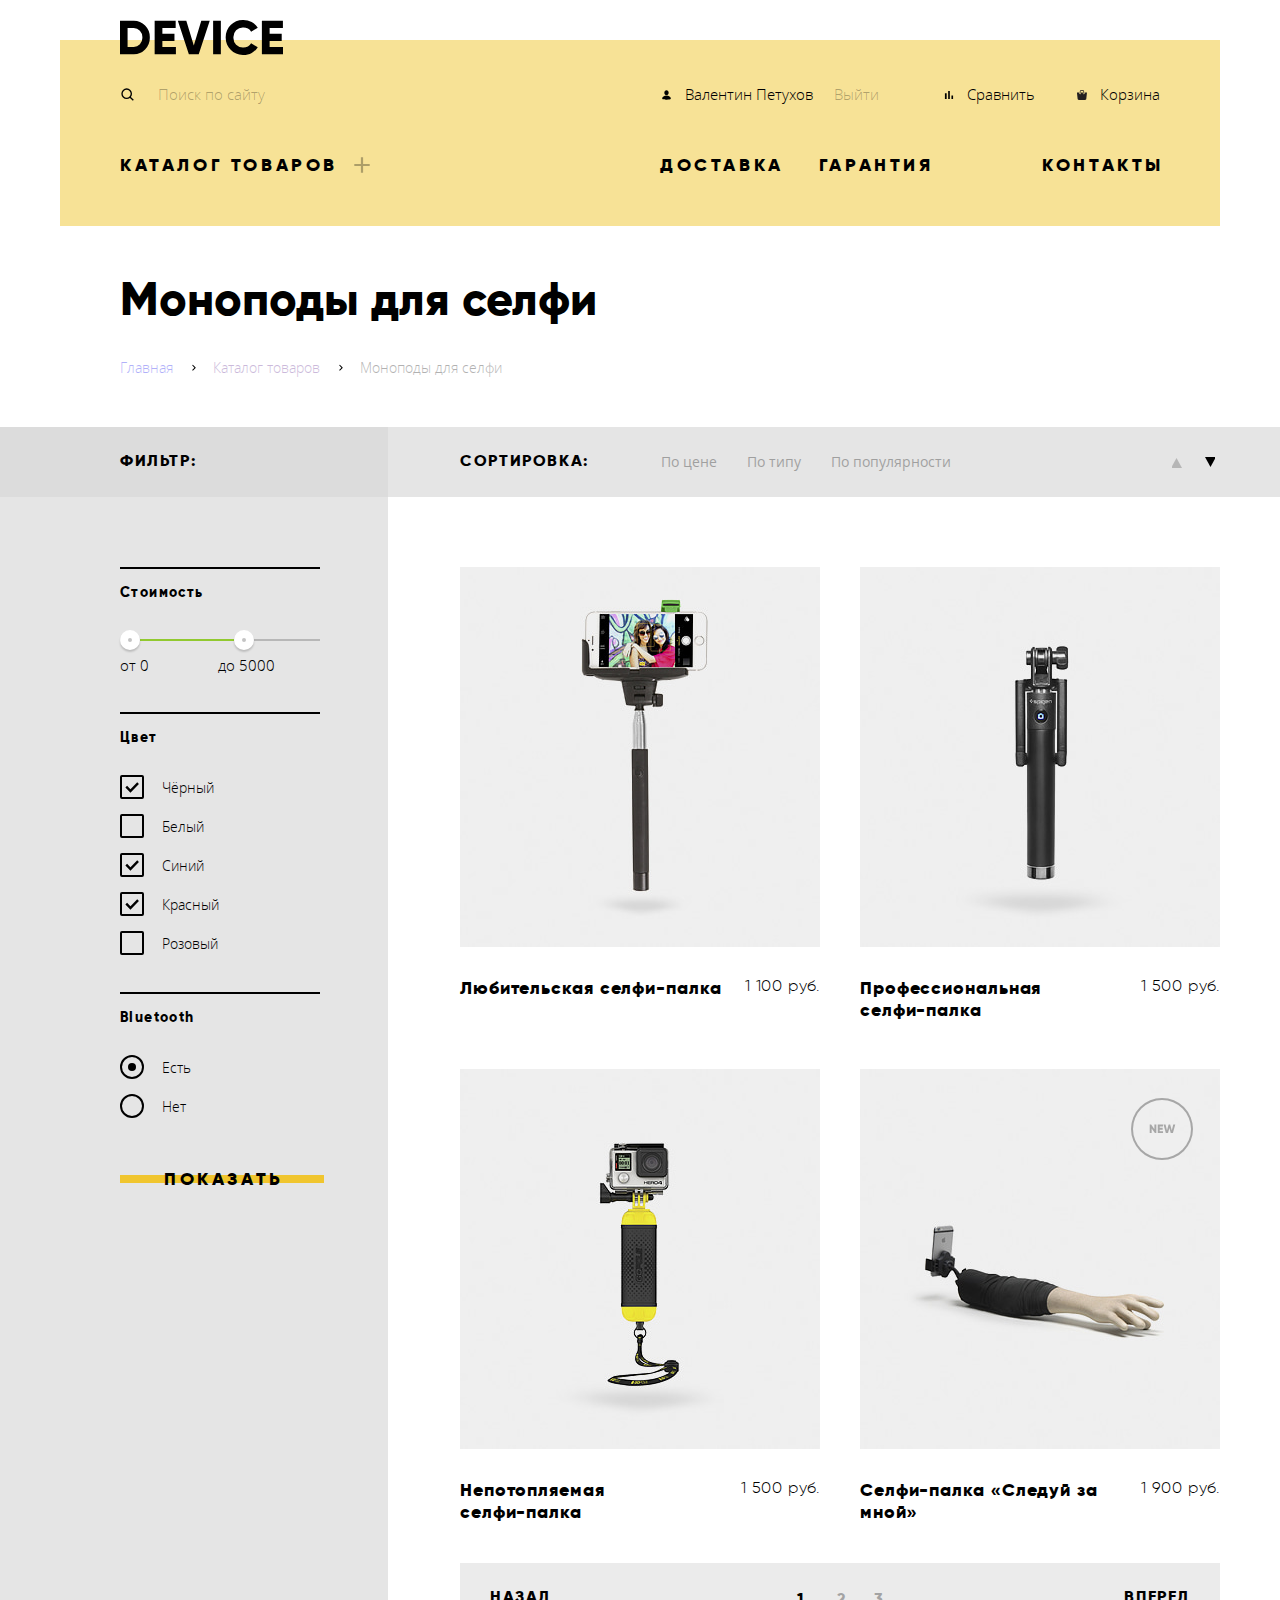
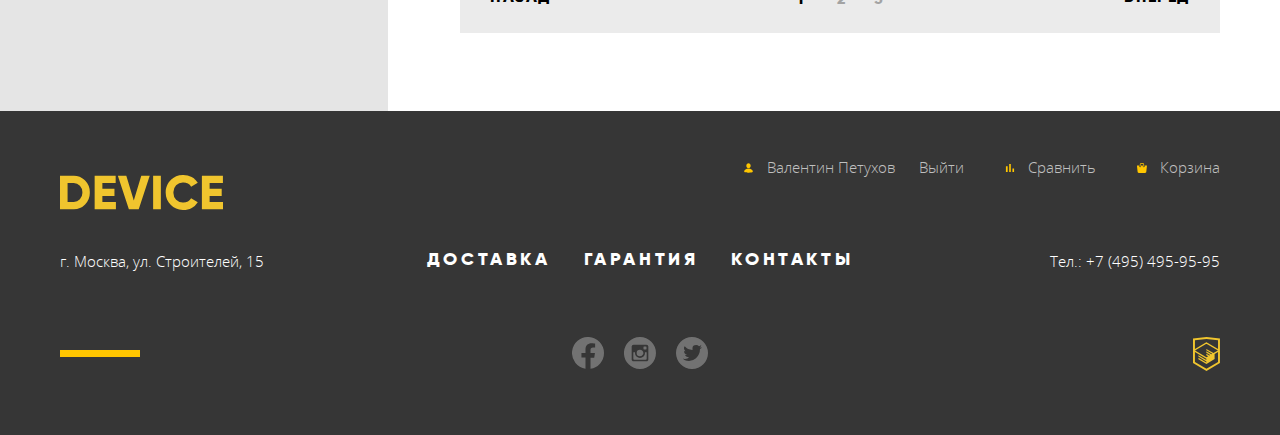
==== commit f0e3d58a: "Корректировки" ====
--- a/catalog.html
+++ b/catalog.html
@@ -37,27 +37,39 @@
 
           <li class="header-user-nav__item header-user-nav__item-login">
 
-            <a href="">Валентин Петухов</a>
+            <a href="">
+
+              <svg width="9" height="10" fill="none" xmlns="http://www.w3.org/2000/svg" aria-hidden="true" focusable="false"><path d="M4.5.33c1.2 0 2.17 1.05 2.17 2.34C6.67 3.96 5.7 5 4.5 5S2.33 3.96 2.33 2.67c0-1.3.97-2.34 2.17-2.34zm0 9.34s4.33 0 4.33-1.17c0-1.4-2.1-2.92-4.33-2.92C2.28 5.58.17 7.1.17 8.5c0 1.17 4.33 1.17 4.33 1.17z" fill="#000"/></svg>
+
+              Валентин Петухов
+
+            </a>
 
             <a class="header-user-nav__item-login-out" href="">Выйти</a>
 
-            <svg width="9" height="10" fill="none" xmlns="http://www.w3.org/2000/svg" aria-hidden="true" focusable="false"><path d="M4.5.33c1.2 0 2.17 1.05 2.17 2.34C6.67 3.96 5.7 5 4.5 5S2.33 3.96 2.33 2.67c0-1.3.97-2.34 2.17-2.34zm0 9.34s4.33 0 4.33-1.17c0-1.4-2.1-2.92-4.33-2.92C2.28 5.58.17 7.1.17 8.5c0 1.17 4.33 1.17 4.33 1.17z" fill="#000"/></svg>
-
           </li>
 
           <li class="header-user-nav__item">
 
-            <a href="">Сравнить</a>
-
-            <svg width="10" height="10" fill="none" xmlns="http://www.w3.org/2000/svg" aria-hidden="true" focusable="false"><path d="M.92 3.37h1.75v5.71H.92V3.37zM4.18.92h1.64v8.16H4.18V.92zm3.27 4.66h1.63v3.5H7.45v-3.5z" fill="#000"/></svg>
+            <a href="">
+
+              <svg width="10" height="10" fill="none" xmlns="http://www.w3.org/2000/svg" aria-hidden="true" focusable="false"><path d="M.92 3.37h1.75v5.71H.92V3.37zM4.18.92h1.64v8.16H4.18V.92zm3.27 4.66h1.63v3.5H7.45v-3.5z" fill="#000"/></svg>
+
+              Сравнить
+
+            </a>
 
           </li>
 
           <li class="header-user-nav__item">
 
-            <a href="">Корзина</a>
-
-            <svg width="10" height="10" fill="none" xmlns="http://www.w3.org/2000/svg" aria-hidden="true" focusable="false"><path d="M9.862 2.522a.358.358 0 00-.273-.129H7.658V3.42c0 .471-.404.855-.901.855s-.901-.384-.901-.855V2.393H4.054V3.42c0 .471-.404.855-.9.855-.498 0-.902-.384-.902-.855V2.393H.321a.358.358 0 00-.273.129.397.397 0 00-.09.3l.648 5.963C.618 9.457 1.142 10 1.784 10h6.342c.642 0 1.166-.543 1.178-1.215l.649-5.964a.398.398 0 00-.09-.3z" fill="#231F20"/><path d="M3.153 3.76c.2 0 .36-.153.36-.341v-1.88c0-.528.562-.855 1.082-.855h.9c.548 0 .902.335.902.854v1.88c0 .19.161.343.36.343.199 0 .36-.154.36-.342v-1.88C7.117.646 6.435 0 5.496 0h-.901C3.6 0 2.793.69 2.793 1.538v1.88c0 .19.162.343.36.343z" fill="#231F20"/></svg>
+            <a href="">
+
+              <svg width="10" height="10" fill="none" xmlns="http://www.w3.org/2000/svg" aria-hidden="true" focusable="false"><path d="M9.862 2.522a.358.358 0 00-.273-.129H7.658V3.42c0 .471-.404.855-.901.855s-.901-.384-.901-.855V2.393H4.054V3.42c0 .471-.404.855-.9.855-.498 0-.902-.384-.902-.855V2.393H.321a.358.358 0 00-.273.129.397.397 0 00-.09.3l.648 5.963C.618 9.457 1.142 10 1.784 10h6.342c.642 0 1.166-.543 1.178-1.215l.649-5.964a.398.398 0 00-.09-.3z" fill="#231F20"/><path d="M3.153 3.76c.2 0 .36-.153.36-.341v-1.88c0-.528.562-.855 1.082-.855h.9c.548 0 .902.335.902.854v1.88c0 .19.161.343.36.343.199 0 .36-.154.36-.342v-1.88C7.117.646 6.435 0 5.496 0h-.901C3.6 0 2.793.69 2.793 1.538v1.88c0 .19.162.343.36.343z" fill="#231F20"/></svg>
+
+              Корзина
+
+            </a>
 
           </li>
 
@@ -183,392 +195,408 @@
 
       <div class="main-content_wrap">
 
-        <div class="filters-title">
-
-          <div class="filters-title_inner">
-
-            <h3>фильтр:</h3>
+        <section class="filters">
+
+          <div class="filters-title">
+
+            <div class="filters-title_inner">
+
+              <h3>фильтр:</h3>
+
+            </div>
 
           </div>
 
+          <form class="filters-form" action="https://echo.htmlacademy.ru/" method="get">
+
+            <div class="filters_inner">
+
+              <fieldset class="filter-cost filter">
+
+                <legend>Стоимость</legend>
+
+                <div class="scale">
+
+                  <div class="bar"></div>
+
+                  <div class="toggle toggle-min" tabindex="0"></div>
+
+                  <div class="toggle toggle-max" tabindex="0"></div>
+
+                </div>
+
+                <span class="cost-min">от 0</span>
+
+                <span>до 5000</span>
+
+              </fieldset>
+
+              <fieldset class="filter-color filter">
+
+                <legend>Цвет</legend>
+
+                <input class="visually-hidden" id="checkbox-color-black" type="checkbox" name="color-black" checked>
+
+                <label class="" for="checkbox-color-black">Чёрный</label>
+
+                <input class="visually-hidden" id="checkbox-color-white" type="checkbox" name="color-white">
+
+                <label class="form-value" for="checkbox-color-white">Белый</label>
+
+                <input class="visually-hidden" id="checkbox-color-blue" type="checkbox" name="color-blue" checked>
+
+                <label class="form-value" for="checkbox-color-blue">Синий</label>
+
+                <input class="visually-hidden" id="checkbox-color-red" type="checkbox" name="color-red" checked>
+
+                <label class="form-value" for="checkbox-color-red">Красный</label>
+
+                <input class="visually-hidden" id="checkbox-color-pink" type="checkbox" name="color-pink">
+
+                <label class="form-value" for="checkbox-color-pink">Розовый</label>
+
+              </fieldset>
+
+              <fieldset class="filter-bluetooth filter">
+
+                <legend class="">Bluetooth</legend>
+
+                <input class="visually-hidden" id="bluetooth-true" type="radio" name="bluetooth" value="Есть" checked>
+
+                <label class="" for="bluetooth-true">Есть</label>
+
+                <input class="visually-hidden" id="bluetooth-false" type="radio" name="bluetooth" value="Нет">
+
+                <label class="" for="bluetooth-false">Нет</label>
+
+              </fieldset>
+
+              <button class="filters-button button" type="submit">показать</button>
+
+            </div>
+
+          </form>
+
+        </section>
+
+        <section class="sorting">
+
+          <div class="sorting_inner">
+
+            <h3>сортировка:</h3>
+
+            <ul class="sorting__list">
+
+              <li class="sorting__item sorting__item_current">
+
+                <a href="">По цене</a>
+
+              </li>
+
+              <li class="sorting__item">
+
+                <a href="">По типу</a>
+
+              </li>
+
+              <li class="sorting__item">
+
+                <a href="">По популярности</a>
+
+              </li>
+
+            </ul>
+
+            <button class="sorting-arrow-up sorting-arrow-current" type="button" aria-label="Сортировка по возрастанию"></button>
+
+            <button class="sorting-arrow-down" type="button" aria-label="Сортировка по убыванию"></button>
+
+          </div>
+
+        </section>
+
+        <section class="products">
+
+          <div class="products_inner">
+
+            <ul class="products__list">
+
+              <li class="products__item">
+
+                <img src="img/product-1.jpg" alt="Селфи-палка с закрепленным на ней телефоном." width="360" height="380">
+
+                <div class="product-title">
+
+                  <a href="">
+
+                    <h2>Любительская селфи-палка</h2>
+
+                  </a>
+
+                  <span>1 100 руб.</span>
+
+                </div>
+
+                <div class="products__item_hover">
+
+                  <button class="button" type="button">в корзину</button>
+
+                  <button class="product-compare__btn" type="button">Добавить к сравнению</button>
+
+                </div>
+
+              </li>
+
+              <li class="products__item">
+
+                <img src="img/product-2.jpg" alt="Сложенная селфи-палка." width="360" height="380">
+
+                <div class="product-title">
+
+                  <a href="">
+
+                    <h2>Профессиональная<br>селфи-палка </h2>
+
+                  </a>
+
+                  <span>1 500 руб.</span>
+
+                  <div class="products__item_hover">
+
+                    <button class="button" type="button">в корзину</button>
+
+                    <button class="product-compare__btn" type="button">Добавить к сравнению</button>
+
+                  </div>
+
+                </div>
+
+              </li>
+
+              <li class="products__item">
+
+                <img src="img/product-3.jpg" alt="Селфи-палка на шнурке с закрепленной на ней экшн-камерой." width="360" height="380">
+
+                <div class="product-title">
+
+                  <a href="">
+
+                    <h2>Непотопляемая<br>селфи-палка</h2>
+
+                  </a>
+
+                  <span>1 500 руб.</span>
+
+                  <div class="products__item_hover">
+
+                    <button class="button" type="button">в корзину</button>
+
+                    <button class="product-compare__btn" type="button">Добавить к сравнению</button>
+
+                  </div>
+
+                </div>
+
+              </li>
+
+              <li class="products__item products__item_new">
+
+                <img src="img/product-4.jpg" alt="Селфи-палка в виде руки." width="360" height="380">
+
+                <div class="product-title">
+
+                  <a href="">
+
+                    <h2>Селфи-палка «Следуй за мной»</h2>
+
+                  </a>
+
+                  <span>1 900 руб.</span>
+
+                  <div class="products__item_hover">
+
+                    <button class="button" type="button">в корзину</button>
+
+                    <button class="product-compare__btn" type="button">Добавить к сравнению</button>
+
+                  </div>
+
+                </div>
+
+              </li>
+
+            </ul>
+
+            <div class="pagination">
+
+              <a class="pagination_btn" href="">назад</a>
+
+              <ul class="pagination__list">
+
+                <li class="pagination__item pagination__item_current">
+
+                  <a href="">1</a>
+
+                </li>
+
+                <li class="pagination__item">
+
+                  <a href="">2</a>
+
+                </li>
+
+                <li class="pagination__item">
+
+                  <a href="">3</a>
+
+                </li>
+
+              </ul>
+
+              <a class="pagination_btn" href="">вперед</a>
+
+            </div>
+
+          </div>
+
+        </section>
+
+      </div>
+
+    </main>
+
+    <footer class="footer">
+
+      <div class="footer_wrap container">
+
+        <a class="footer-logo" href="index.html">
+
+          <svg width="163" height="35" fill="none" xmlns="http://www.w3.org/2000/svg" role="img" aria-label="Логотип интернет-магазина Device"><path fill-rule="evenodd" clip-rule="evenodd" d="M-.151.702v33.6h13.532a15.721 15.721 0 0011.72-4.824 16.459 16.459 0 004.712-11.976 16.457 16.457 0 00-4.712-11.976A15.724 15.724 0 0013.381.702H-.151zM7.582 26.91V8.091h5.8a8.646 8.646 0 016.5 2.568 9.408 9.408 0 012.489 6.84 9.406 9.406 0 01-2.489 6.84 8.642 8.642 0 01-6.5 2.568h-5.8v.003zm34.8-5.952h12.082v-7.3H42.378V8.091h13.291V.702H34.645v33.6H55.91V26.91H42.378v-5.952h.004zm36.343 13.344L89.744.702h-8.458l-7.491 24.72L66.304.702h-8.457l11.019 33.6h9.859zm14.4 0h7.733V.702h-7.733v33.6zm38.615-1.416a15.508 15.508 0 006.041-5.688l-6.67-3.84a7.481 7.481 0 01-3.165 3.024 9.873 9.873 0 01-4.664 1.1 9.594 9.594 0 01-7.177-2.736 9.911 9.911 0 01-2.682-7.248 9.91 9.91 0 012.682-7.248 9.593 9.593 0 017.177-2.736 9.897 9.897 0 014.639 1.08 7.589 7.589 0 013.19 3.048l6.67-3.84a15.874 15.874 0 00-6.09-5.688 17.42 17.42 0 00-8.409-2.088c-9.779-.272-17.797 7.691-17.591 17.472-.208 9.781 7.809 17.747 17.588 17.476 2.95.027 5.859-.691 8.458-2.088h.003zm17.881-11.928h12.082v-7.3h-12.085V8.091h13.29V.702h-21.023v33.6h21.265V26.91h-13.532v-5.952h.003z" fill="#000"/></svg>
+
+        </a>
+
+        <ul class="footer-user-nav__list">
+
+          <li class="footer-user-nav__item">
+
+            <a href="">
+
+              <svg width="9" height="10" fill="none" xmlns="http://www.w3.org/2000/svg" aria-hidden="true" focusable="false"><path d="M4.5.33c1.2 0 2.17 1.05 2.17 2.34C6.67 3.96 5.7 5 4.5 5S2.33 3.96 2.33 2.67c0-1.3.97-2.34 2.17-2.34zm0 9.34s4.33 0 4.33-1.17c0-1.4-2.1-2.92-4.33-2.92C2.28 5.58.17 7.1.17 8.5c0 1.17 4.33 1.17 4.33 1.17z" fill="#000"/></svg>
+
+              Валентин Петухов
+
+            </a>
+
+            <a class="footer-user-nav__item-login-out" href="">Выйти</a>
+
+          </li>
+
+          <li class="footer-user-nav__item">
+
+            <a href="">
+
+              <svg width="10" height="10" fill="none" xmlns="http://www.w3.org/2000/svg" aria-hidden="true" focusable="false"><path d="M.92 3.37h1.75v5.71H.92V3.37zM4.18.92h1.64v8.16H4.18V.92zm3.27 4.66h1.63v3.5H7.45v-3.5z" fill="#000"/></svg>
+
+              Сравнить
+
+            </a>
+
+          </li>
+
+          <li class="footer-user-nav__item">
+
+            <a href="">
+
+              <svg width="10" height="10" fill="none" xmlns="http://www.w3.org/2000/svg" aria-hidden="true" focusable="false"><path d="M9.862 2.522a.358.358 0 00-.273-.129H7.658V3.42c0 .471-.404.855-.901.855s-.901-.384-.901-.855V2.393H4.054V3.42c0 .471-.404.855-.9.855-.498 0-.902-.384-.902-.855V2.393H.321a.358.358 0 00-.273.129.397.397 0 00-.09.3l.648 5.963C.618 9.457 1.142 10 1.784 10h6.342c.642 0 1.166-.543 1.178-1.215l.649-5.964a.398.398 0 00-.09-.3z" fill="#231F20"/><path d="M3.153 3.76c.2 0 .36-.153.36-.341v-1.88c0-.528.562-.855 1.082-.855h.9c.548 0 .902.335.902.854v1.88c0 .19.161.343.36.343.199 0 .36-.154.36-.342v-1.88C7.117.646 6.435 0 5.496 0h-.901C3.6 0 2.793.69 2.793 1.538v1.88c0 .19.162.343.36.343z" fill="#231F20"/></svg>
+
+              Корзина
+
+            </a>
+
+          </li>
+
+        </ul>
+
+        <nav class="footer-nav">
+
+          <ul class="footer-nav__list">
+
+            <li class="footer-nav__item">
+
+              <a href="">доставка</a>
+
+            </li>
+
+            <li class="footer-nav__item">
+
+              <a href="">гарантия</a>
+
+            </li>
+
+            <li class="footer-nav__item">
+
+              <a href="">контакты</a>
+
+            </li>
+
+          </ul>
+
+        </nav>
+
+        <div class="footer-contacts_wrap">
+
+          <h2 class="visually-hidden">Контактная информация</h2>
+
+          <p>г. Москва, ул. Строителей, 15</p>
+
+          <p>Тел.: <a class="footer-contacts__link-tel" href="tel:+74954959595">+7 (495) 495-95-95</a></p>
+
         </div>
 
-        <form class="filters" action="https://echo.htmlacademy.ru/" method="get">
-
-          <div class="filters_inner">
-
-            <div class="cost filter">
-
-              <span class="cost-title">Стоимость</span>
-
-              <div class="scale">
-
-                <div class="bar"></div>
-
-                <div class="toggle toggle-min" tabindex="0"></div>
-
-                <div class="toggle toggle-max" tabindex="0"></div>
-
-              </div>
-
-              <span class="cost-min">от 0</span>
-
-              <span>до 5000</span>
-
-            </div>
-
-            <fieldset class="filter-color filter">
-
-              <legend>Цвет</legend>
-
-              <input class="visually-hidden" id="checkbox-color-black" type="checkbox" name="color-black" checked>
-
-              <label class="" for="checkbox-color-black">Чёрный</label>
-
-              <input class="visually-hidden" id="checkbox-color-white" type="checkbox" name="color-white">
-
-              <label class="form-value" for="checkbox-color-white">Белый</label>
-
-              <input class="visually-hidden" id="checkbox-color-blue" type="checkbox" name="color-blue" checked>
-
-              <label class="form-value" for="checkbox-color-blue">Синий</label>
-
-              <input class="visually-hidden" id="checkbox-color-red" type="checkbox" name="color-red" checked>
-
-              <label class="form-value" for="checkbox-color-red">Красный</label>
-
-              <input class="visually-hidden" id="checkbox-color-pink" type="checkbox" name="color-pink">
-
-              <label class="form-value" for="checkbox-color-pink">Розовый</label>
-
-            </fieldset>
-
-            <fieldset class="filter-bluetooth filter">
-
-              <legend class="">Bluetooth</legend>
-
-              <input class="visually-hidden" id="bluetooth-true" type="radio" name="bluetooth" value="Есть" checked>
-
-              <label class="" for="bluetooth-true">Есть</label>
-
-              <input class="visually-hidden" id="bluetooth-false" type="radio" name="bluetooth" value="Нет">
-
-              <label class="" for="bluetooth-false">Нет</label>
-
-            </fieldset>
-
-            <button class="filters-button button" type="submit">показать</button>
-
-          </div>
-
-        </form>
-
-        <div class="sorting">
-
-          <div class="sorting_inner">
-
-            <h3>сортировка:</h3>
-
-            <ul class="sorting__list">
-
-              <li class="sorting__item sorting__item_current">
-
-                <button type="button">По цене</button>
-
-              </li>
-
-              <li class="sorting__item">
-
-                <button type="button">По типу</button>
-
-              </li>
-
-              <li class="sorting__item">
-
-                <button type="button">По популярности</button>
-
-              </li>
-
-            </ul>
-
-            <button class="sorting-arrow-up sorting-arrow-current" type="button" aria-label="Сортировка по возрастанию"></button>
-
-            <button class="sorting-arrow-down" type="button" aria-label="Сортировка по убыванию"></button>
-
-          </div>
-
-        </div>
-
-        <div class="products">
-
-          <div class="products_inner">
-
-            <ul class="products__list">
-
-              <li class="products__item">
-
-                <img src="img/product-1.jpg" alt="Селфи-палка с закрепленным на ней телефоном." width="360" height="380">
-
-                <div class="product-title">
-
-                  <a href="">
-
-                    <h2>Любительская селфи-палка</h2>
-
-                  </a>
-
-                  <span>1 100 руб.</span>
-
-                </div>
-
-                <div class="products__item_hover">
-
-                  <button class="button" type="button">в корзину</button>
-
-                  <button class="product-compare__btn" type="button">Добавить к сравнению</button>
-
-                </div>
-
-              </li>
-
-              <li class="products__item">
-
-                <img src="img/product-2.jpg" alt="Сложенная селфи-палка." width="360" height="380">
-
-                <div class="product-title">
-
-                  <a href="">
-
-                    <h2>Профессиональная селфи-палка </h2>
-
-                  </a>
-
-                  <span>1 500 руб.</span>
-
-                  <div class="products__item_hover">
-
-                    <button class="button" type="button">в корзину</button>
-
-                    <button class="product-compare__btn" type="button">Добавить к сравнению</button>
-
-                  </div>
-
-                </div>
-
-              </li>
-
-              <li class="products__item">
-
-                <img src="img/product-3.jpg" alt="Селфи-палка на шнурке с закрепленной на ней экшн-камерой." width="360" height="380">
-
-                <div class="product-title">
-
-                  <a href="">
-
-                    <h2>Непотопляемая селфи-палка</h2>
-
-                  </a>
-
-                  <span>1 500 руб.</span>
-
-                  <div class="products__item_hover">
-
-                    <button class="button" type="button">в корзину</button>
-
-                    <button class="product-compare__btn" type="button">Добавить к сравнению</button>
-
-                  </div>
-
-                </div>
-
-              </li>
-
-              <li class="products__item products__item_new">
-
-                <img src="img/product-4.jpg" alt="Селфи-палка в виде руки." width="360" height="380">
-
-                <div class="product-title">
-
-                  <a href="">
-
-                    <h2>Селфи-палка «Следуй за мной»</h2>
-
-                  </a>
-
-                  <span>1 900 руб.</span>
-
-                  <div class="products__item_hover">
-
-                    <button class="button" type="button">в корзину</button>
-
-                    <button class="product-compare__btn" type="button">Добавить к сравнению</button>
-
-                  </div>
-
-                </div>
-
-              </li>
-
-            </ul>
-
-            <div class="pagination">
-
-              <button type="button">назад</button>
-
-              <ul class="pagination__list">
-
-                <li class="pagination__item pagination__item_current">
-
-                  <a href="">1</a>
-
-                </li>
-
-                <li class="pagination__item">
-
-                  <a href="">2</a>
-
-                </li>
-
-                <li class="pagination__item">
-
-                  <a href="">3</a>
-
-                </li>
-
-              </ul>
-
-              <button type="button">вперед</button>
-
-            </div>
-
-          </div>
-
-        </div>
+        <section class="socials">
+
+          <h2 class="visually-hidden">Ссылки на социальные сети</h2>
+
+          <ul class="socials__list">
+
+            <li class="socials__item">
+
+              <a href="" aria-label="Фейсбук">
+
+                <svg width="32" height="32" fill="none" xmlns="http://www.w3.org/2000/svg" aria-hidden="true" focusable="false"><path d="M32 16a16 16 0 10-18.5 15.8V20.62H9.44V16h4.06v-3.53c0-4 2.39-6.22 6.04-6.22 1.75 0 3.58.31 3.58.31v3.94h-2.01c-1.99 0-2.61 1.23-2.61 2.5v3h4.44l-.71 4.63H18.5V31.8A16 16 0 0032 16z" fill="#fff" fill-opacity=".3"/></svg>
+
+              </a>
+
+            </li>
+
+            <li class="socials__item">
+
+              <a href="" aria-label="Инстаграм">
+
+                <svg width="32" height="32" fill="none" xmlns="http://www.w3.org/2000/svg" aria-hidden="true" focusable="false"><path d="M21 16a4.9997 4.9997 0 01-5 5 4.9997 4.9997 0 01-5-5c0-.285.03-.5633.0817-.8333H9.3333v6.6616a.838.838 0 00.8384.8384H21.83a.8383.8383 0 00.8367-.8384v-6.6616h-1.7484c.0517.27.0817.5483.0817.8333zm-5 3.3333a3.3336 3.3336 0 003.0799-2.059 3.335 3.335 0 00-.7237-3.6333 3.3332 3.3332 0 00-2.3579-.976A3.3341 3.3341 0 1016 19.3333zM20 12.5h1.9983A.5019.5019 0 0022.5 12v-1.9983a.502.502 0 00-.5017-.5017H20a.5014.5014 0 00-.5017.5017V12c.0017.275.2267.5.5017.5zM16 0a16 16 0 100 31.9999A16 16 0 0016 0zm8.3333 22.4817c0 1.0183-.8333 1.8516-1.8516 1.8516H9.5183c-1.0183 0-1.8516-.8333-1.8516-1.8516V9.5183c0-1.0183.8333-1.8516 1.8516-1.8516h12.9634c1.0183 0 1.8516.8333 1.8516 1.8516v12.9634z" fill="#fff" fill-opacity=".3"/></svg>
+
+              </a>
+
+            </li>
+
+            <li class="socials__item">
+
+              <a href="" aria-label="Твиттер">
+
+                <svg width="32" height="32" fill="none" xmlns="http://www.w3.org/2000/svg" aria-hidden="true" focusable="false"><path d="M16 32a15.7 15.7 0 01-6.22-1.27 16.02 16.02 0 01-5.1-3.4 16.02 16.02 0 01-3.41-5.11A15.7 15.7 0 010 16c0-2.17.42-4.24 1.27-6.22a16.02 16.02 0 013.4-5.1 16.02 16.02 0 015.11-3.41A15.7 15.7 0 0116 0c2.17 0 4.24.42 6.22 1.27 1.98.84 3.68 1.97 5.1 3.4a16.02 16.02 0 013.41 5.11A15.7 15.7 0 0132 16c0 2.17-.42 4.24-1.27 6.22a16.02 16.02 0 01-3.4 5.1 16.02 16.02 0 01-5.11 3.41A15.7 15.7 0 0116 32zm9.4-24c-.12.06-.3.18-.56.34l-.6.41-.58.31-.66.22A3.68 3.68 0 0020.16 8c-2.44 0-3.66 1.02-3.66 3.06v1.85c-3.35-.17-5.93-1.4-7.72-3.7A2.52 2.52 0 008 11c0 1.38.51 2.42 1.53 3.13-.12 0-.3 0-.53.03-.23.02-.41.02-.55 0A1.57 1.57 0 018 14c0 .96.26 1.76.77 2.4a3.53 3.53 0 002.1 1.23c-.2.25-.5.37-.87.37-.33 0-.63-.1-.88-.28 0 .81.4 1.44 1.18 1.89.78.45 1.66.68 2.64.7-.38.57-.92.99-1.64 1.27-.72.28-1.49.42-2.3.42-.3 0-.7-.07-1.2-.22l-.8-.22c.33.67 1.02 1.24 2.05 1.72 1.03.48 2.34.72 3.92.72a10.3 10.3 0 007-2.69A13.08 13.08 0 0024 12c0-.04.13-.13.38-.27.25-.13.54-.31.87-.54.33-.23.58-.47.75-.72-1.13 0-1.88.02-2.25.06.73-.44 1.28-1.28 1.66-2.53z" fill="#fff" fill-opacity=".3"/></svg>
+
+              </a>
+
+            </li>
+
+          </ul>
+
+        </section>
+
+        <a class="footer-logo-html-academy" href="https://htmlacademy.ru/intensive/htmlcss" aria-label="HTML Academy"></a>
 
       </div>
 
-    </main>
-
-    <footer class="footer">
-
-      <div class="footer_wrap container">
-
-        <a class="footer-logo" href="index.html">
-
-          <svg width="163" height="35" fill="none" xmlns="http://www.w3.org/2000/svg" role="img" aria-label="Логотип интернет-магазина Device"><path fill-rule="evenodd" clip-rule="evenodd" d="M-.151.702v33.6h13.532a15.721 15.721 0 0011.72-4.824 16.459 16.459 0 004.712-11.976 16.457 16.457 0 00-4.712-11.976A15.724 15.724 0 0013.381.702H-.151zM7.582 26.91V8.091h5.8a8.646 8.646 0 016.5 2.568 9.408 9.408 0 012.489 6.84 9.406 9.406 0 01-2.489 6.84 8.642 8.642 0 01-6.5 2.568h-5.8v.003zm34.8-5.952h12.082v-7.3H42.378V8.091h13.291V.702H34.645v33.6H55.91V26.91H42.378v-5.952h.004zm36.343 13.344L89.744.702h-8.458l-7.491 24.72L66.304.702h-8.457l11.019 33.6h9.859zm14.4 0h7.733V.702h-7.733v33.6zm38.615-1.416a15.508 15.508 0 006.041-5.688l-6.67-3.84a7.481 7.481 0 01-3.165 3.024 9.873 9.873 0 01-4.664 1.1 9.594 9.594 0 01-7.177-2.736 9.911 9.911 0 01-2.682-7.248 9.91 9.91 0 012.682-7.248 9.593 9.593 0 017.177-2.736 9.897 9.897 0 014.639 1.08 7.589 7.589 0 013.19 3.048l6.67-3.84a15.874 15.874 0 00-6.09-5.688 17.42 17.42 0 00-8.409-2.088c-9.779-.272-17.797 7.691-17.591 17.472-.208 9.781 7.809 17.747 17.588 17.476 2.95.027 5.859-.691 8.458-2.088h.003zm17.881-11.928h12.082v-7.3h-12.085V8.091h13.29V.702h-21.023v33.6h21.265V26.91h-13.532v-5.952h.003z" fill="#000"/></svg>
-
-        </a>
-
-        <ul class="footer-user-nav__list">
-
-          <li class="footer-user-nav__item">
-
-            <a href="">Валентин Петухов</a>
-
-            <a class="footer-user-nav__item-login-out" href="">Выйти</a>
-
-            <svg width="9" height="10" fill="none" xmlns="http://www.w3.org/2000/svg" aria-hidden="true" focusable="false"><path d="M4.5.33c1.2 0 2.17 1.05 2.17 2.34C6.67 3.96 5.7 5 4.5 5S2.33 3.96 2.33 2.67c0-1.3.97-2.34 2.17-2.34zm0 9.34s4.33 0 4.33-1.17c0-1.4-2.1-2.92-4.33-2.92C2.28 5.58.17 7.1.17 8.5c0 1.17 4.33 1.17 4.33 1.17z" fill="#000"/></svg>
-
-          </li>
-
-          <li class="footer-user-nav__item">
-
-            <a href="">Сравнить</a>
-
-            <svg width="10" height="10" fill="none" xmlns="http://www.w3.org/2000/svg" aria-hidden="true" focusable="false"><path d="M.92 3.37h1.75v5.71H.92V3.37zM4.18.92h1.64v8.16H4.18V.92zm3.27 4.66h1.63v3.5H7.45v-3.5z" fill="#000"/></svg>
-
-          </li>
-
-          <li class="footer-user-nav__item">
-
-            <a href="">Корзина</a>
-
-            <svg width="10" height="10" fill="none" xmlns="http://www.w3.org/2000/svg" aria-hidden="true" focusable="false"><path d="M9.862 2.522a.358.358 0 00-.273-.129H7.658V3.42c0 .471-.404.855-.901.855s-.901-.384-.901-.855V2.393H4.054V3.42c0 .471-.404.855-.9.855-.498 0-.902-.384-.902-.855V2.393H.321a.358.358 0 00-.273.129.397.397 0 00-.09.3l.648 5.963C.618 9.457 1.142 10 1.784 10h6.342c.642 0 1.166-.543 1.178-1.215l.649-5.964a.398.398 0 00-.09-.3z" fill="#231F20"/><path d="M3.153 3.76c.2 0 .36-.153.36-.341v-1.88c0-.528.562-.855 1.082-.855h.9c.548 0 .902.335.902.854v1.88c0 .19.161.343.36.343.199 0 .36-.154.36-.342v-1.88C7.117.646 6.435 0 5.496 0h-.901C3.6 0 2.793.69 2.793 1.538v1.88c0 .19.162.343.36.343z" fill="#231F20"/></svg>
-
-          </li>
-
-        </ul>
-
-        <nav class="footer-nav">
-
-          <ul class="footer-nav__list">
-
-            <li class="footer-nav__item">
-
-              <a href="">доставка</a>
-
-            </li>
-
-            <li class="footer-nav__item">
-
-              <a href="">гарантия</a>
-
-            </li>
-
-            <li class="footer-nav__item">
-
-              <a href="">контакты</a>
-
-            </li>
-
-          </ul>
-
-        </nav>
-
-        <div class="footer-contacts_wrap">
-
-          <h2 class="visually-hidden">Контактная информация</h2>
-
-          <p>г. Москва, ул. Строителей, 15</p>
-
-          <p>Тел.: <a class="footer-contacts__link-tel" href="tel:+74954959595">+7 (495) 495-95-95</a></p>
-
-        </div>
-
-        <section class="socials">
-
-          <h2 class="visually-hidden">Ссылки на социальные сети</h2>
-
-          <ul class="socials__list">
-
-            <li class="socials__item">
-
-              <a href="" aria-label="Фейсбук">
-
-                <svg width="32" height="32" fill="none" xmlns="http://www.w3.org/2000/svg" aria-hidden="true" focusable="false"><path d="M32 16a16 16 0 10-18.5 15.8V20.62H9.44V16h4.06v-3.53c0-4 2.39-6.22 6.04-6.22 1.75 0 3.58.31 3.58.31v3.94h-2.01c-1.99 0-2.61 1.23-2.61 2.5v3h4.44l-.71 4.63H18.5V31.8A16 16 0 0032 16z" fill="#fff" fill-opacity=".3"/></svg>
-
-              </a>
-
-            </li>
-
-            <li class="socials__item">
-
-              <a href="" aria-label="Инстаграм">
-
-                <svg width="32" height="32" fill="none" xmlns="http://www.w3.org/2000/svg" aria-hidden="true" focusable="false"><path d="M21 16a4.9997 4.9997 0 01-5 5 4.9997 4.9997 0 01-5-5c0-.285.03-.5633.0817-.8333H9.3333v6.6616a.838.838 0 00.8384.8384H21.83a.8383.8383 0 00.8367-.8384v-6.6616h-1.7484c.0517.27.0817.5483.0817.8333zm-5 3.3333a3.3336 3.3336 0 003.0799-2.059 3.335 3.335 0 00-.7237-3.6333 3.3332 3.3332 0 00-2.3579-.976A3.3341 3.3341 0 1016 19.3333zM20 12.5h1.9983A.5019.5019 0 0022.5 12v-1.9983a.502.502 0 00-.5017-.5017H20a.5014.5014 0 00-.5017.5017V12c.0017.275.2267.5.5017.5zM16 0a16 16 0 100 31.9999A16 16 0 0016 0zm8.3333 22.4817c0 1.0183-.8333 1.8516-1.8516 1.8516H9.5183c-1.0183 0-1.8516-.8333-1.8516-1.8516V9.5183c0-1.0183.8333-1.8516 1.8516-1.8516h12.9634c1.0183 0 1.8516.8333 1.8516 1.8516v12.9634z" fill="#fff" fill-opacity=".3"/></svg>
-
-              </a>
-
-            </li>
-
-            <li class="socials__item">
-
-              <a href="" aria-label="Твиттер">
-
-                <svg width="32" height="32" fill="none" xmlns="http://www.w3.org/2000/svg" aria-hidden="true" focusable="false"><path d="M16 32a15.7 15.7 0 01-6.22-1.27 16.02 16.02 0 01-5.1-3.4 16.02 16.02 0 01-3.41-5.11A15.7 15.7 0 010 16c0-2.17.42-4.24 1.27-6.22a16.02 16.02 0 013.4-5.1 16.02 16.02 0 015.11-3.41A15.7 15.7 0 0116 0c2.17 0 4.24.42 6.22 1.27 1.98.84 3.68 1.97 5.1 3.4a16.02 16.02 0 013.41 5.11A15.7 15.7 0 0132 16c0 2.17-.42 4.24-1.27 6.22a16.02 16.02 0 01-3.4 5.1 16.02 16.02 0 01-5.11 3.41A15.7 15.7 0 0116 32zm9.4-24c-.12.06-.3.18-.56.34l-.6.41-.58.31-.66.22A3.68 3.68 0 0020.16 8c-2.44 0-3.66 1.02-3.66 3.06v1.85c-3.35-.17-5.93-1.4-7.72-3.7A2.52 2.52 0 008 11c0 1.38.51 2.42 1.53 3.13-.12 0-.3 0-.53.03-.23.02-.41.02-.55 0A1.57 1.57 0 018 14c0 .96.26 1.76.77 2.4a3.53 3.53 0 002.1 1.23c-.2.25-.5.37-.87.37-.33 0-.63-.1-.88-.28 0 .81.4 1.44 1.18 1.89.78.45 1.66.68 2.64.7-.38.57-.92.99-1.64 1.27-.72.28-1.49.42-2.3.42-.3 0-.7-.07-1.2-.22l-.8-.22c.33.67 1.02 1.24 2.05 1.72 1.03.48 2.34.72 3.92.72a10.3 10.3 0 007-2.69A13.08 13.08 0 0024 12c0-.04.13-.13.38-.27.25-.13.54-.31.87-.54.33-.23.58-.47.75-.72-1.13 0-1.88.02-2.25.06.73-.44 1.28-1.28 1.66-2.53z" fill="#fff" fill-opacity=".3"/></svg>
-
-              </a>
-
-            </li>
-
-          </ul>
-
-        </section>
-
-        <a class="footer-logo-html-academy" href="https://htmlacademy.ru/intensive/htmlcss" aria-label="HTML Academy"></a>
-
-      </div>
-
     </footer>
 
   </body>
--- a/css/style.css
+++ b/css/style.css
@@ -117,7 +117,8 @@
   grid-template-rows: min-content 1fr min-content;
   min-width: 1200px;
   min-height: 100%;
-  margin: 0 auto;
+  margin: 0;
+  padding: 0;
   font-weight: 300;
   font-size: 15px;
   line-height: 28px;
@@ -156,7 +157,7 @@
 
 .button {
   position: relative;
-  padding: 9px 42px 9px 42px;
+  padding: 9px 40px 9px 44px;
   font-style: normal;
   font-weight: 800;
   font-size: 18px;
@@ -188,7 +189,7 @@
   flex-direction: column;
   min-height: 186px;
   margin-top: 40px;
-  padding: 25px 60px 0;
+  padding: 22px 60px 0;
   box-sizing: border-box;
   background-color: var(--yellow-light);
 }
@@ -210,10 +211,12 @@
 }
 
 .header-nav__item:not(:first-child) {
-  margin-right: 40px;
+  margin-right: 35px;
 }
 
 .header-nav__item:last-child {
+  position: relative;
+  right: -4px;
   margin-right: 0;
 }
 
@@ -249,8 +252,8 @@
 .header-nav__item_dropdown > a::before {
   content: '';
   position: absolute;
-  top: 0;
-  right: -22px;
+  top: 3px;
+  right: -38px;
   width: 22px;
   height: 22px;
   background: url('../img/catalog-dropdown-icon.svg') 0 0 no-repeat;
@@ -263,8 +266,7 @@
 .header-user-nav {
   position: relative;
   display: flex;
-  align-items: flex-end;
-  margin-bottom: 50px;
+  margin-bottom: 39px;
 }
 
 .header-user-nav form {
@@ -277,13 +279,13 @@
 }
 
 .header-user-nav input {
-  padding: 0 90px 10px 40px;
+  padding: 0 90px 6px 38px;
   width: 100%;
   font-weight: 300;
   font-size: 15px;
   line-height: 20px;
   color: var(--black);
-  background: transparent url('../img/search-icon.svg') 0 0 no-repeat;
+  background: transparent url('../img/search-icon.svg') 1px 4px no-repeat;
   border: none;
   border-bottom: 2px solid transparent;
 }
@@ -297,7 +299,7 @@
 }
 
 .search-btn {
-  padding: 15px;
+  padding: 13px 15px;
   font-weight: 300;
   font-size: 15px;
   line-height: 20px;
@@ -312,14 +314,17 @@
   display: flex;
   justify-content: space-between;
   width: 500px;
-  margin: 0;
-  padding: 0;
+  height: 100%;
+  margin: 0;
+  padding: 0;
+  padding-top: 18px;
+  box-sizing: border-box;
   list-style: none;
 }
 
 .header-user-nav__item {
   position: relative;
-  padding-left: 26px;
+  padding-left: 25px;
 }
 
 .header-user-nav__item:not(:last-child) {
@@ -328,8 +333,8 @@
 
 .header-user-nav__item svg {
   position: absolute;
-  top: 0;
-  left: 0;
+  top: 10px;
+  left: 2px;
 }
 
 .header-user-nav__item a {
@@ -342,7 +347,7 @@
 }
 
 .header-user-nav__item .header-user-nav__item-login-out {
-  margin-left: 20px;
+  margin-left: 17px;
   color: var(--black-3);
 }
 
@@ -355,7 +360,7 @@
   width: 1160px;
   min-height: 150px;
   margin: 0;
-  padding: 32px 60px 12px;
+  padding: 23px 60px 38px;
   box-sizing: border-box;
   background-color: var(--yellow-light);
 }
@@ -369,11 +374,11 @@
 }
 
 .header-submenu__list:not(:last-child) {
-  margin-right: 60px;
+  margin-right: 63px;
 }
 
 .header-submenu__item:not(:last-child) {
-  margin-bottom: 10px;
+  margin-bottom: 8px;
 }
 
 .header-submenu__item a {
@@ -388,7 +393,7 @@
 .slider {
   position: relative;
   margin-top: -15px;
-  margin-bottom: 116px;
+  margin-bottom: 115px;
 }
 
 .slider::before {
@@ -421,6 +426,7 @@
   position: relative;
   z-index: 1;
   display: none;
+  align-items: flex-start;
   min-height: 489px;
 }
 
@@ -431,7 +437,7 @@
 .slider__item::before {
   content: '';
   position: absolute;
-  top: -20px;
+  top: -18px;
   right: 47px;
   min-width: 129px;
   font-weight: 800;
@@ -455,25 +461,29 @@
 }
 
 .slider-img_wrap {
+  position: relative;
   display: flex;
   justify-content: center;
   align-items: center;
   flex-shrink: 0;
-  width: 600px;
+  width: 586px;
+}
+
+.slider__item_01 .slider-img_wrap {
+  left: -12px;
 }
 
 .slider-content_wrap {
   display: flex;
   flex-direction: column;
   align-items: flex-start;
-  padding-top: 95px;
-  padding-right: 69px;
+  padding: 93px 69px 0 14px;
 }
 
 .slider-content_wrap h3 {
   z-index: 1;
   margin: 0;
-  margin-bottom: 30px;
+  margin-bottom: 26px;
   font-style: normal;
   font-weight: 800;
   font-size: 47px;
@@ -483,7 +493,7 @@
 
 .slider-content_wrap p {
   margin: 0;
-  margin-bottom: 60px;
+  margin-bottom: 51px;
   line-height: 20px;
 }
 
@@ -491,7 +501,7 @@
   display: grid;
   grid-auto-flow: column;
   grid-template-rows: min-content min-content;
-  grid-column-gap: 64px;
+  grid-column-gap: 62px;
   grid-row-gap: 15px;
   order: 4;
 }
@@ -514,13 +524,13 @@
 }
 
 .slider-content_wrap .button {
-  margin-bottom: 60px;
+  margin-bottom: 52px;
 }
 
 .slider-controls__list {
   position: absolute;
   right: 88px;
-  bottom: 137px;
+  bottom: 136px;
   z-index: 1;
   display: flex;
   margin: 0;
@@ -560,7 +570,7 @@
 /* catalog */
 
 .catalog {
-  margin-bottom: 170px;
+  margin-bottom: 184px;
 }
 
 .catalog__list {
@@ -592,7 +602,28 @@
   align-items: center;
   width: 160px;
   height: 160px;
+  margin-bottom: 38px;
   background-color: var(--yellow-light);
+}
+
+.catalog__item svg {
+  position: relative;
+}
+
+.catalog__item_1 svg {
+  top: -1px;
+}
+
+.catalog__item_2 svg {
+  top: 4px;
+}
+
+.catalog__item_3 svg {
+  top: -1px;
+}
+
+.catalog__item_4 svg {
+  left: 1px;
 }
 
 /* services */
@@ -624,7 +655,7 @@
 .services__item {
   position: relative;
   display: none;
-  padding: 75px 180px 0 240px;
+  padding: 71px 225px 0 240px;
 }
 
 .services__item_current {
@@ -634,8 +665,8 @@
 .services__item::before {
   content: '';
   position: absolute;
-  top: 75px;
-  right: 0;
+  top: 71px;
+  right: 2px;
 }
 
 .services__item_1::before {
@@ -658,6 +689,7 @@
 
 .services__item h3 {
   margin: 0;
+  margin-bottom: 40px;
   font-weight: 800;
   font-size: 47px;
   line-height: 58px;
@@ -680,7 +712,7 @@
 }
 
 .services-controls .button:not(:last-child) {
-  margin-bottom: 30px;
+  margin-bottom: 21px;
 }
 
 .services-controls .services-controls__btn {
@@ -697,7 +729,7 @@
 .services-controls::after {
   content: '';
   position: absolute;
-  top: -100px;
+  top: -80px;
   right: -124px;
   width: 7px;
   height: 320px;
@@ -712,7 +744,7 @@
 
 .brends__list {
   display: flex;
-  justify-content: space-around;
+  justify-content: space-between;
   margin: 0;
   padding: 0;
   list-style: none;
@@ -738,7 +770,7 @@
 .contacts_wrap {
   display: flex;
   justify-content: space-between;
-  margin-bottom: 86px;
+  margin-bottom: 77px;
 }
 
 .about-us,
@@ -748,7 +780,8 @@
   flex-direction: column;
   width: 560px;
   min-height: 580px;
-  padding-top: 60px;
+  padding-top: 57px;
+  box-sizing: border-box;
 }
 
 .about-us::before,
@@ -764,7 +797,8 @@
 
 .about-us h2,
 .contacts h2 {
-  margin-bottom: 50px;
+  margin: 0;
+  margin-bottom: 40px;
   font-weight: 800;
   font-size: 47px;
   line-height: 58px;
@@ -774,12 +808,14 @@
 
 .about-us p,
 .contacts p {
+  margin: 0;
   margin-bottom: 40px;
 }
 
 .about-us__list {
   flex-grow: 2;
   margin: 0;
+  margin-top: 19px;
   padding: 0;
   list-style: none;
 }
@@ -787,6 +823,7 @@
 .about-us__item {
   position: relative;
   padding-left: 32px;
+  margin-bottom: 15px;
   font-weight: 800;
   font-size: 16px;
   line-height: 28px;
@@ -796,7 +833,7 @@
 .about-us__item::before {
   content: '';
   position: absolute;
-  top: 0;
+  top: 10px;
   left: 0;
   width: 8px;
   height: 8px;
@@ -806,13 +843,18 @@
 }
 
 .contacts__link-map {
+  display: block;
   flex-grow: 2;
+}
+
+.contacts__link-map img {
+  display: block;
 }
 
 .about-us .button,
 .contacts .button {
   align-self: flex-start;
-  margin-top: 50px;
+  margin-top: 54px;
 }
 
 /* footer */
@@ -827,7 +869,7 @@
   flex-direction: column;
   justify-content: space-between;
   min-height: 324px;
-  padding: 46px 0 64px;
+  padding: 42px 0 58px;
   box-sizing: border-box;
 }
 
@@ -865,7 +907,7 @@
 }
 
 .footer-nav__item:not(:last-child) {
-  margin-right: 36px;
+  margin-right: 33px;
 }
 
 .footer-nav__item a {
@@ -892,13 +934,13 @@
 }
 
 .footer-user-nav__item:not(:last-child) {
-  margin-right: 40px;
+  margin-right: 38px;
 }
 
 .footer-user-nav__item svg {
   position: absolute;
-  top: 0;
-  left: 0;
+  top: 10px;
+  left: 3px;
 }
 
 .footer-user-nav__item path {
@@ -917,7 +959,7 @@
 
 .footer-contacts_wrap {
   position: absolute;
-  top: 40%;
+  top: 125px;
   left: 0;
   display: flex;
   justify-content: space-between;
@@ -980,7 +1022,7 @@
 .modal-feedback_inner {
   position: relative;
   width: 960px;
-  padding: 90px 100px 60px;
+  padding: 88px 100px 60px;
   box-sizing: border-box;
   background-color: var(--white);
   box-shadow: 0px 10px 16px var(--black-15);
@@ -996,11 +1038,11 @@
   font-family: 'Gilroy', 'Arial', sans-serif;
 }
 
-.modal-feedback__form label[for="modal-name"] {
+.modal-feedback__form label[for='modal-name'] {
   margin-right: 36px;
 }
 
-.modal-feedback__form label[for="modal-message"] {
+.modal-feedback__form label[for='modal-message'] {
   width: 100%;
 }
 
@@ -1015,7 +1057,7 @@
 }
 
 .modal-feedback__form textarea {
-  margin-top: 10px;
+  margin: 10px 0;
   padding: 15px 20px;
   box-sizing: border-box;
   background-color: var(--grey-input);
@@ -1082,7 +1124,7 @@
 /* catalog breadcrumbs */
 
 .breadcrumbs_wrap {
-  padding: 45px 60px;
+  padding: 44px 60px 50px;
   box-sizing: border-box;
 }
 
@@ -1121,7 +1163,7 @@
   content: '';
   position: absolute;
   top: 6px;
-  right: -18px;
+  right: -23px;
   width: 4px;
   height: 7px;
   background: url('../img/breadcrumbs-arrow.svg') 0 0 no-repeat;
@@ -1132,16 +1174,20 @@
 .main-content_wrap {
   display: grid;
   grid-template-areas:
-    'ft s'
-    'f  p';
+    'f s'
+    'f p';
 }
 
 /* catalog filters */
 
+.filters {
+  grid-area: f;
+  background-color: var(--grey-light);
+}
+
 .filters-title {
   display: flex;
   justify-content: flex-end;
-  grid-area: ft;
   background-color: var(--grey-filters-title);
 }
 
@@ -1151,19 +1197,17 @@
 
 .filters-title_inner h3 {
   margin: 0;
-  padding: 25px 60px;
-}
-
-.filters {
+  padding: 24px 60px 26px;
+}
+
+.filters-form {
   display: flex;
   justify-content: flex-end;
-  grid-area: f;
-  background-color: var(--grey-light);
 }
 
 .filters_inner {
   width: 328px;
-  padding: 70px 60px;
+  padding: 70px 68px 70px 60px;
   box-sizing: border-box;
 }
 
@@ -1177,42 +1221,30 @@
   text-transform: uppercase;
 }
 
-.cost-title,
-.filters legend {
+.filter {
+  position: relative;
+  padding: 15px 0 40px;
+}
+
+.filter legend {
+  width: 100%;
   font-weight: 800;
   font-size: 14px;
   line-height: 17px;
   font-family: 'Gilroy', 'Arial', sans-serif;
   letter-spacing: 0.1em;
-}
-
-.cost-title {
-  display: block;
-  margin-bottom: 30px;
-}
-
-.filter {
-  position: relative;
-  padding: 15px 0 40px;
-}
-
-.cost::before,
-.filter-color::after,
-.filter-bluetooth::after {
-  content: '';
-  position: absolute;
-  top: 0;
-  left: 0;
+  border-top: 2px solid var(--black);
+}
+
+fieldset.filter-cost {
+  padding: 23px 0 33px;
+}
+
+.scale {
+  position: relative;
   width: 200px;
   height: 2px;
-  background-color: var(--black);
-}
-
-.scale {
-  position: relative;
-  width: 200px;
-  height: 2px;
-  margin-bottom: 8px;
+  margin-bottom: 10px;
   background-color: var(--black-2);
 }
 
@@ -1255,20 +1287,20 @@
   margin-right: 65px;
 }
 
-.filters_inner fieldset {
+.filter {
   margin: 0;
   padding: 0;
   border: none;
 }
 
 fieldset.filter legend {
-  padding: 16px 0;
+  padding: 15px 0;
 }
 
 .filters_inner .filter-color {
   display: flex;
   flex-direction: column;
-  margin-bottom: 40px;
+  margin-bottom: 36px;
 }
 
 .filter-color label,
@@ -1283,7 +1315,7 @@
 
 .filter-color label:not(:last-child),
 .filter-bluetooth label:not(:last-child) {
-  margin-bottom: 15px;
+  margin-bottom: 14px;
 }
 
 .filter-color label::before {
@@ -1294,15 +1326,19 @@
   width: 24px;
   height: 24px;
   box-sizing: border-box;
-  /*background: url('data:image/svg+xml,%3Csvg width="14" height="11" fill="none" xmlns="http://www.w3.org/2000/svg"%3E%3Cpath fill-rule="evenodd" clip-rule="evenodd" d="M2.08 3.75L.38 5.5l5.08 5.25L13.92 2 12.23.25l-6.77 7-3.38-3.5z" fill="%23000"/%3E%3C/svg%3E') 50% 50% no-repeat;*/
   border: 2px solid var(--black);
   border-radius: 2px;
 }
 
+.filter-color legend,
+.filter-bluetooth legend {
+  margin-bottom: 14px;
+}
+
 .filters_inner .filter-bluetooth {
   display: flex;
   flex-direction: column;
-  margin-bottom: 50px;
+  margin-bottom: 40px;
 }
 
 .filter-bluetooth label::before {
@@ -1338,8 +1374,8 @@
 
 .sorting-arrow-up {
   position: absolute;
-  top: 25px;
-  right: 35px;
+  top: 30px;
+  right: 38px;
   width: 10px;
   height: 11px;
   padding: 0;
@@ -1351,8 +1387,8 @@
 
 .sorting-arrow-down {
   position: absolute;
-  top: 25px;
-  right: 4px;
+  top: 30px;
+  right: 5px;
   width: 10px;
   height: 11px;
   padding: 0;
@@ -1367,8 +1403,10 @@
 }
 
 .sorting_inner h3 {
-  margin: 0;
-  padding: 25px 70px;
+  width: 273px;
+  margin: 0;
+  padding: 24px 0 26px;
+  text-align: center;
 }
 
 .sorting__list {
@@ -1379,13 +1417,12 @@
   list-style: none;
 }
 
-.sorting__item button {
+.sorting__item a {
   padding: 0;
   font-weight: 400;
   font-size: 14px;
   line-height: 19px;
-  background-color: transparent;
-  border: none;
+  color: var(--black);
   opacity: 0.3;
   cursor: pointer;
 }
@@ -1428,7 +1465,7 @@
 }
 
 .products__item img {
-  margin-bottom: 30px;
+  margin-bottom: 22px;
 }
 
 .product-title h2 {
@@ -1463,7 +1500,7 @@
   width: 62px;
   height: 62px;
   box-sizing: border-box;
-  background: url('../img/new-icon.svg') 50% 50% no-repeat;
+  background: url('../img/new-icon.svg') 50% 48% no-repeat;
   border: 2px solid var(--black-3);
   border-radius: 50%;
 }
@@ -1478,12 +1515,14 @@
   align-items: center;
   width: 360px;
   height: 380px;
+  padding-top: 42px;
+  box-sizing: border-box;
   background-color: var(--grey-product-hover);
 }
 
 .products__item_hover button {
   z-index: 1;
-  margin-bottom: 22px;
+  margin-bottom: 12px;
   cursor: pointer;
 }
 
@@ -1503,6 +1542,7 @@
 .pagination {
   display: flex;
   justify-content: space-between;
+  margin-top: -8px;
   margin-bottom: 78px;
   background-color: var(--grey-pagination);
 }
@@ -1531,19 +1571,19 @@
 }
 
 .pagination__item:not(:last-child) {
-  margin-right: 30px;
-}
-
-.pagination button {
-  padding: 25px 30px;
+  margin-right: 26px;
+  padding-left: 6px;
+}
+
+.pagination_btn {
+  padding: 24px 30px 26px;
   font-weight: 800;
   font-size: 16px;
   line-height: 20px;
   font-family: 'Gilroy', 'Arial', sans-serif;
+  color: var(--black);
   letter-spacing: 0.1em;
   text-transform: uppercase;
-  background-color: transparent;
-  border: none;
   cursor: pointer;
 }
 
@@ -1589,15 +1629,12 @@
   visibility: visible;
 }
 
-.header-user-nav__item a:hover,
-.header-user-nav__item a:hover + svg {
+.header-user-nav__item a:hover {
   opacity: 0.6;
 }
 
 .header-user-nav__item a:active,
-.header-user-nav__item a:focus,
-.header-user-nav__item a:active + svg,
-.header-user-nav__item a:focus + svg {
+.header-user-nav__item a:focus {
   opacity: 0.3;
 }
 
@@ -1618,8 +1655,7 @@
   display: flex;
 }
 
-.button:hover,
-.services-controls__btn_current:hover {
+.button:hover {
   color: var(--black);
   background-color: var(--yellow-dark);
 }
@@ -1661,6 +1697,11 @@
   border: none;
 }
 
+.services-controls .services-controls__btn_current:hover {
+  color: var(--yellow-light);
+  background-color: var(--black);
+}
+
 .brends__item a:hover img,
 .brends__item a:active img,
 .brends__item a:focus img {
@@ -1732,6 +1773,7 @@
 .modal-feedback__form textarea:focus {
   background-color: var(--white);
   border: 2px solid var(--yellow-light);
+  outline: none;
 }
 
 .modal-feedback__form textarea:active,
@@ -1828,12 +1870,12 @@
   opacity: 0.25;
 }
 
-.sorting__item button:hover {
+.sorting__item a:hover {
   opacity: 0.6;
 }
 
-.sorting__item button:active,
-.sorting__item button:focus {
+.sorting__item a:active,
+.sorting__item a:focus {
   opacity: 1;
 }
 
@@ -1867,11 +1909,11 @@
   opacity: 1;
 }
 
-.pagination button:hover {
+.pagination_btn:hover {
   background-color: var(--grey-pagination-hover);
 }
 
-.pagination button:active,
-.pagination button:focus {
+.pagination_btn:active,
+.pagination_btn:focus {
   color: var(--black-3);
 }
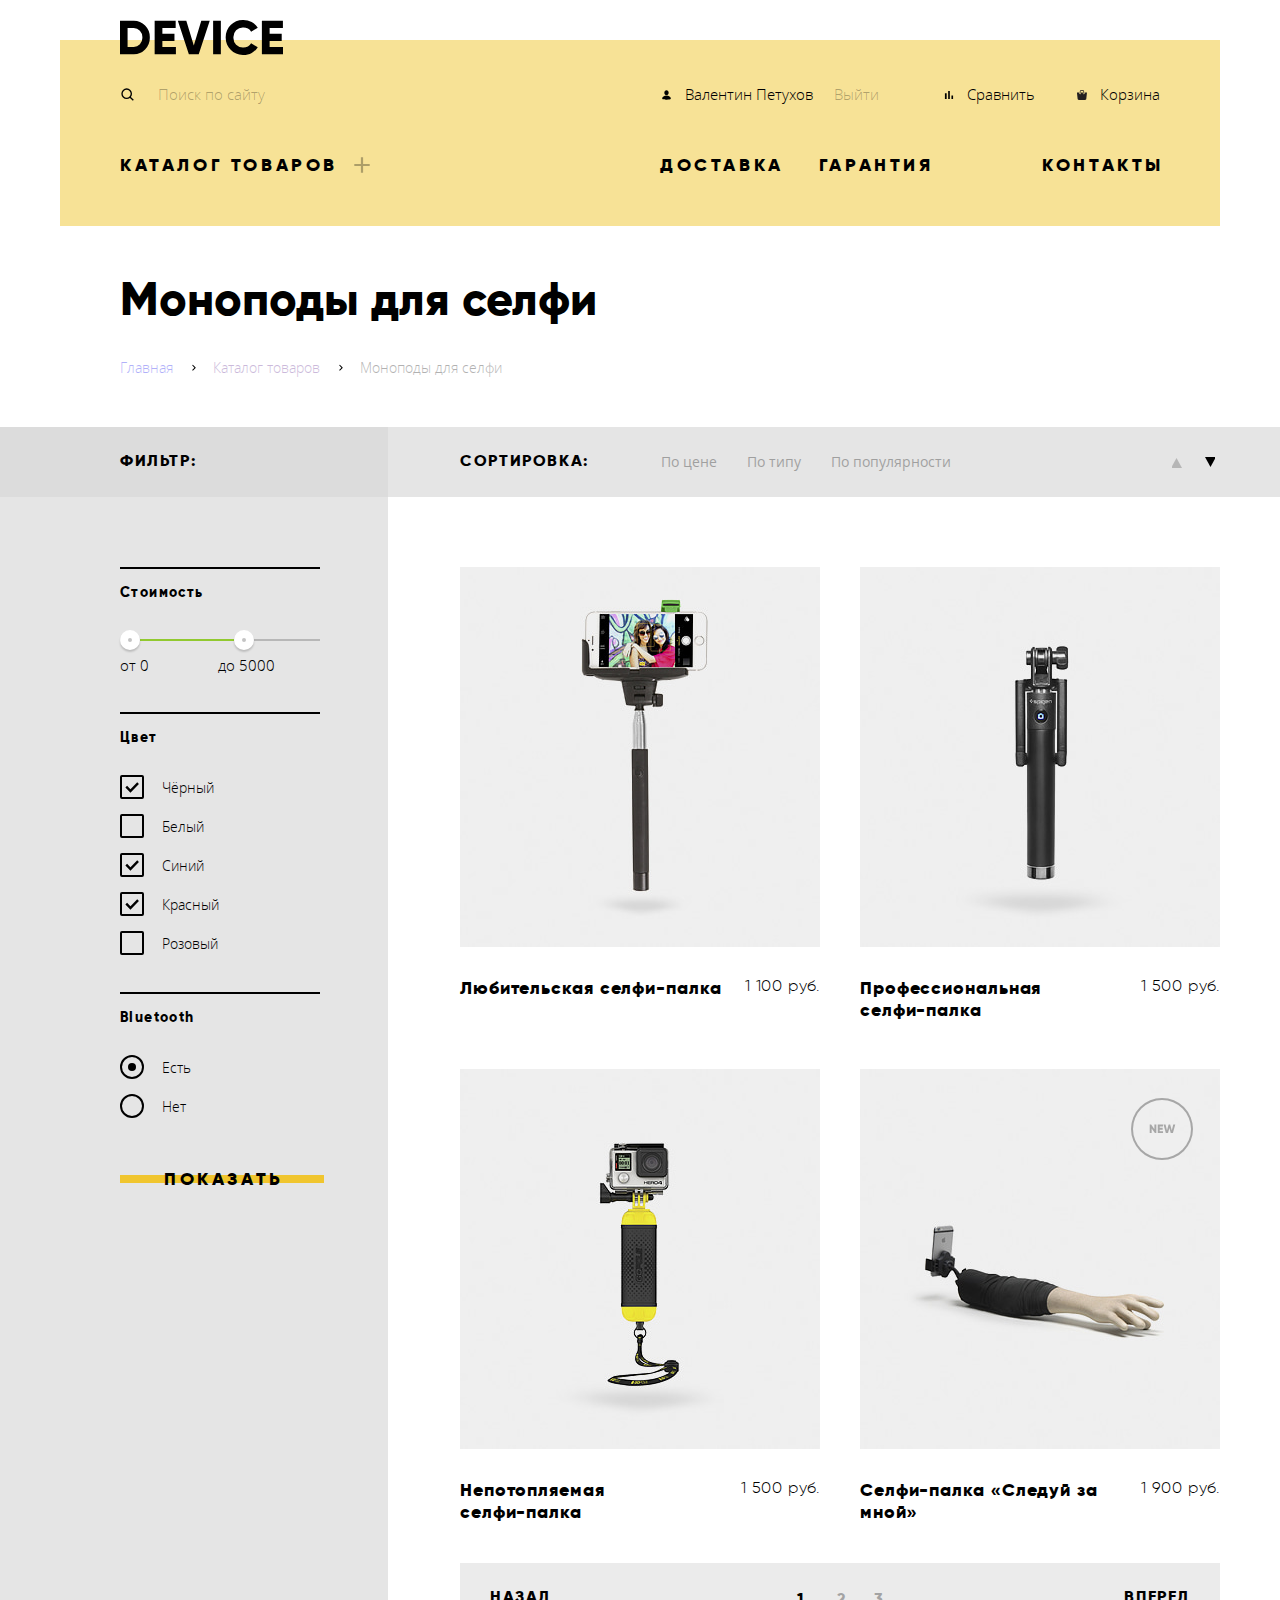
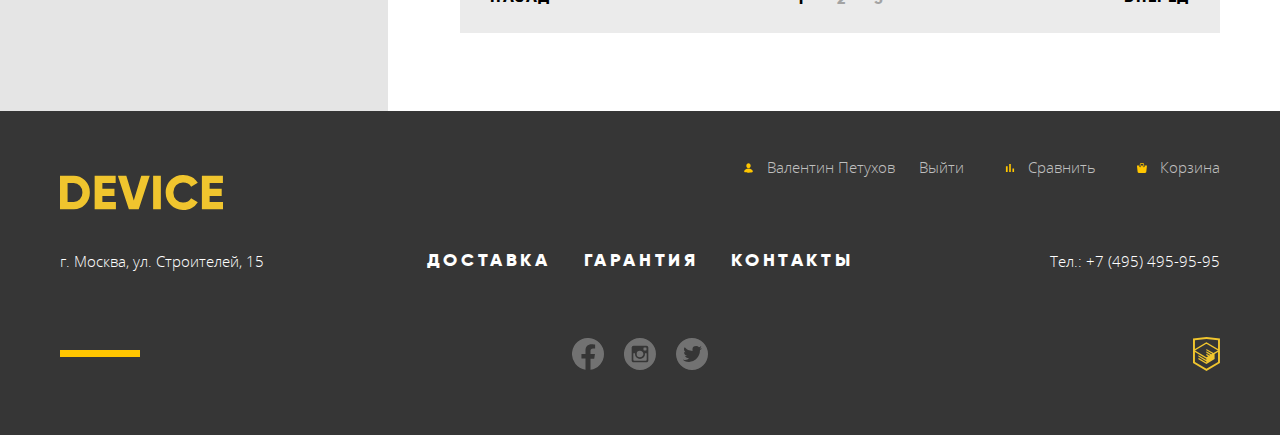
==== commit 6ace12af: "Подготовка к допуску" ====
--- a/catalog.html
+++ b/catalog.html
@@ -399,7 +399,7 @@
 
               </li>
 
-              <li class="products__item products__item_new">
+              <li class="products__item products__item_new" aria-label="Новинка">
 
                 <img src="img/product-4.jpg" alt="Селфи-палка в виде руки." width="360" height="380">
 
--- a/css/style.css
+++ b/css/style.css
@@ -200,6 +200,11 @@
   left: 60px;
   width: 163px;
   height: 35px;
+  display: block;
+}
+
+.header-logo svg {
+  display: block;
 }
 
 .header-nav__list {
@@ -779,7 +784,7 @@
   display: flex;
   flex-direction: column;
   width: 560px;
-  min-height: 580px;
+  min-height: 589px;
   padding-top: 57px;
   box-sizing: border-box;
 }
@@ -813,7 +818,6 @@
 }
 
 .about-us__list {
-  flex-grow: 2;
   margin: 0;
   margin-top: 19px;
   padding: 0;
@@ -844,7 +848,6 @@
 
 .contacts__link-map {
   display: block;
-  flex-grow: 2;
 }
 
 .contacts__link-map img {
@@ -854,7 +857,7 @@
 .about-us .button,
 .contacts .button {
   align-self: flex-start;
-  margin-top: 54px;
+  margin-top: auto;
 }
 
 /* footer */
@@ -869,7 +872,7 @@
   flex-direction: column;
   justify-content: space-between;
   min-height: 324px;
-  padding: 42px 0 58px;
+  padding: 42px 0 65px;
   box-sizing: border-box;
 }
 
@@ -891,6 +894,11 @@
   position: absolute;
   top: 64px;
   left: 0;
+  display: block;
+}
+
+.footer-logo svg {
+  display: block;
 }
 
 .footer-logo path {
@@ -986,6 +994,11 @@
 
 .socials__item:not(:last-child) {
   margin-right: 20px;
+}
+
+.socials__item a,
+.socials__item svg {
+  display: block;
 }
 
 .footer-logo-html-academy {
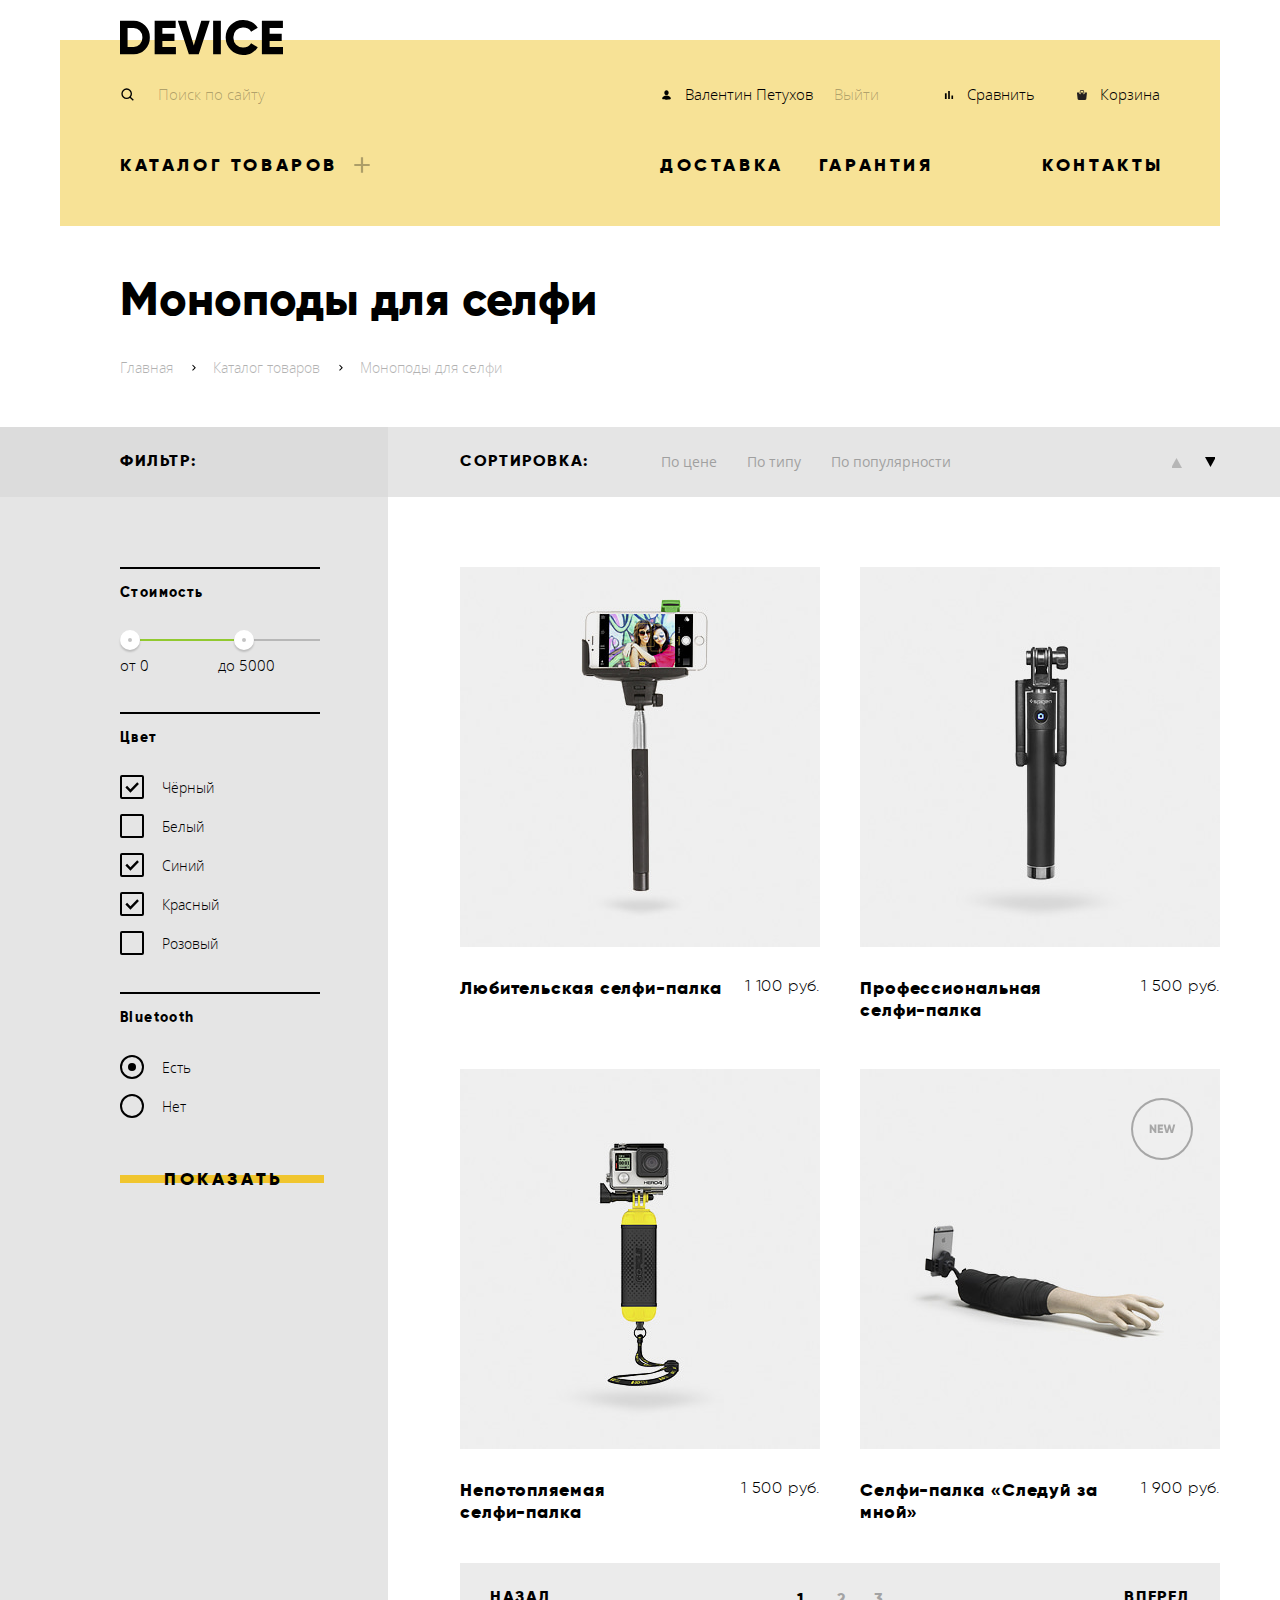
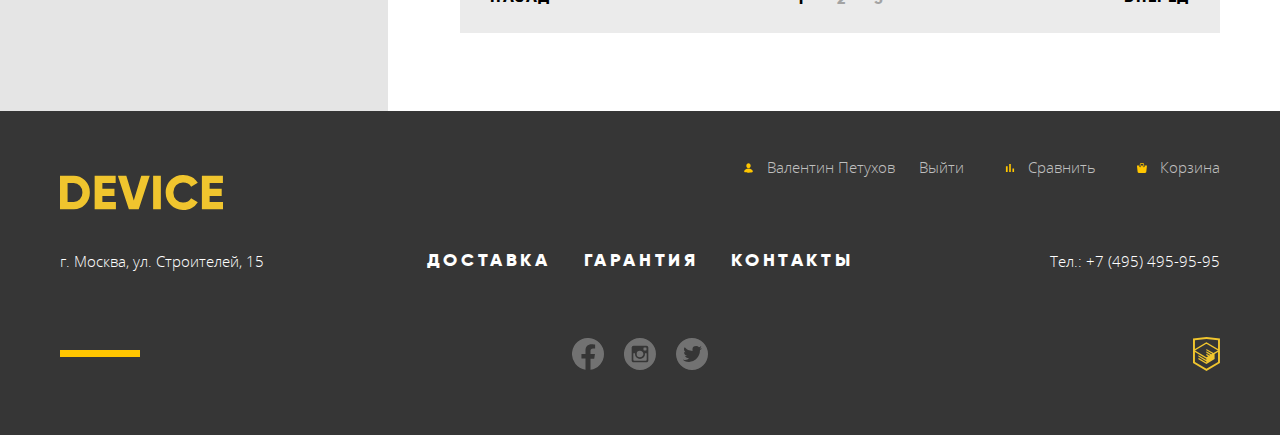
==== commit 9a9f5631: "Исправления по замечаниям" ====
--- a/catalog.html
+++ b/catalog.html
@@ -1,5 +1,4 @@
 <!DOCTYPE html>
-
 <html class="page" lang="ru">
 
   <head>
@@ -7,7 +6,7 @@
     <meta charset="utf-8">
     <title>HTML Academy: Девайс</title>
     <link rel="stylesheet" href="css/normalize.css">
-    <link rel="stylesheet" href="css/style.css">
+    <link rel="stylesheet" href="css/style.min.css">
 
   </head>
 
@@ -16,149 +15,77 @@
     <header class="header container">
 
       <a class="header-logo" href="index.html">
-
         <svg width="163" height="35" fill="none" xmlns="http://www.w3.org/2000/svg" role="img" aria-label="Логотип интернет-магазина Device"><path fill-rule="evenodd" clip-rule="evenodd" d="M-.151.702v33.6h13.532a15.721 15.721 0 0011.72-4.824 16.459 16.459 0 004.712-11.976 16.457 16.457 0 00-4.712-11.976A15.724 15.724 0 0013.381.702H-.151zM7.582 26.91V8.091h5.8a8.646 8.646 0 016.5 2.568 9.408 9.408 0 012.489 6.84 9.406 9.406 0 01-2.489 6.84 8.642 8.642 0 01-6.5 2.568h-5.8v.003zm34.8-5.952h12.082v-7.3H42.378V8.091h13.291V.702H34.645v33.6H55.91V26.91H42.378v-5.952h.004zm36.343 13.344L89.744.702h-8.458l-7.491 24.72L66.304.702h-8.457l11.019 33.6h9.859zm14.4 0h7.733V.702h-7.733v33.6zm38.615-1.416a15.508 15.508 0 006.041-5.688l-6.67-3.84a7.481 7.481 0 01-3.165 3.024 9.873 9.873 0 01-4.664 1.1 9.594 9.594 0 01-7.177-2.736 9.911 9.911 0 01-2.682-7.248 9.91 9.91 0 012.682-7.248 9.593 9.593 0 017.177-2.736 9.897 9.897 0 014.639 1.08 7.589 7.589 0 013.19 3.048l6.67-3.84a15.874 15.874 0 00-6.09-5.688 17.42 17.42 0 00-8.409-2.088c-9.779-.272-17.797 7.691-17.591 17.472-.208 9.781 7.809 17.747 17.588 17.476 2.95.027 5.859-.691 8.458-2.088h.003zm17.881-11.928h12.082v-7.3h-12.085V8.091h13.29V.702h-21.023v33.6h21.265V26.91h-13.532v-5.952h.003z" fill="#000"/></svg>
-
       </a>
-
       <div class="header-user-nav">
-
         <form action="https://echo.htmlacademy.ru/" method="get">
-
           <label class="visually-hidden" for="search-form">Форма поиска по сайту</label>
-
           <input type="search" name="search" id="search-form" placeholder="Поиск по сайту">
-
           <button class="search-btn" type="submit">найти</button>
-
         </form>
-
         <ul class="header-user-nav__list">
-
           <li class="header-user-nav__item header-user-nav__item-login">
-
-            <a href="">
-
+            <a href="">
               <svg width="9" height="10" fill="none" xmlns="http://www.w3.org/2000/svg" aria-hidden="true" focusable="false"><path d="M4.5.33c1.2 0 2.17 1.05 2.17 2.34C6.67 3.96 5.7 5 4.5 5S2.33 3.96 2.33 2.67c0-1.3.97-2.34 2.17-2.34zm0 9.34s4.33 0 4.33-1.17c0-1.4-2.1-2.92-4.33-2.92C2.28 5.58.17 7.1.17 8.5c0 1.17 4.33 1.17 4.33 1.17z" fill="#000"/></svg>
-
               Валентин Петухов
-
-            </a>
-
+            </a>
             <a class="header-user-nav__item-login-out" href="">Выйти</a>
-
-          </li>
-
+          </li>
           <li class="header-user-nav__item">
-
-            <a href="">
-
+            <a href="">
               <svg width="10" height="10" fill="none" xmlns="http://www.w3.org/2000/svg" aria-hidden="true" focusable="false"><path d="M.92 3.37h1.75v5.71H.92V3.37zM4.18.92h1.64v8.16H4.18V.92zm3.27 4.66h1.63v3.5H7.45v-3.5z" fill="#000"/></svg>
-
               Сравнить
-
-            </a>
-
-          </li>
-
+            </a>
+          </li>
           <li class="header-user-nav__item">
-
-            <a href="">
-
+            <a href="">
               <svg width="10" height="10" fill="none" xmlns="http://www.w3.org/2000/svg" aria-hidden="true" focusable="false"><path d="M9.862 2.522a.358.358 0 00-.273-.129H7.658V3.42c0 .471-.404.855-.901.855s-.901-.384-.901-.855V2.393H4.054V3.42c0 .471-.404.855-.9.855-.498 0-.902-.384-.902-.855V2.393H.321a.358.358 0 00-.273.129.397.397 0 00-.09.3l.648 5.963C.618 9.457 1.142 10 1.784 10h6.342c.642 0 1.166-.543 1.178-1.215l.649-5.964a.398.398 0 00-.09-.3z" fill="#231F20"/><path d="M3.153 3.76c.2 0 .36-.153.36-.341v-1.88c0-.528.562-.855 1.082-.855h.9c.548 0 .902.335.902.854v1.88c0 .19.161.343.36.343.199 0 .36-.154.36-.342v-1.88C7.117.646 6.435 0 5.496 0h-.901C3.6 0 2.793.69 2.793 1.538v1.88c0 .19.162.343.36.343z" fill="#231F20"/></svg>
-
               Корзина
-
-            </a>
-
-          </li>
-
+            </a>
+          </li>
         </ul>
-
       </div>
-
       <nav class="header-nav">
-
         <ul class="header-nav__list">
-
           <li class="header-nav__item header-nav__item_dropdown">
-
             <a href="">каталог товаров</a>
-
             <div class="header-submenu__list_wrap">
-
               <ul class="header-submenu__list">
-
-                <li class="header-submenu__item">
-
+                <li class="header-submenu__item">
                   <a href="">Виртуальная реальность</a>
-
-                </li>
-
-                <li class="header-submenu__item">
-
+                </li>
+                <li class="header-submenu__item">
                   <a href="catalog.html">Моноподы для селфи</a>
-
-                </li>
-
-                <li class="header-submenu__item">
-
+                </li>
+                <li class="header-submenu__item">
                   <a href="">Экшн-камеры</a>
-
-                </li>
-
+                </li>
               </ul>
-
               <ul class="header-submenu__list">
-
-                <li class="header-submenu__item">
-
+                <li class="header-submenu__item">
                   <a href="">Фитнес-браслеты</a>
-
-                </li>
-
-                <li class="header-submenu__item">
-
+                </li>
+                <li class="header-submenu__item">
                   <a href="">Умные часы</a>
-
-                </li>
-
+                </li>
               </ul>
-
               <ul class="header-submenu__list">
-
-                <li class="header-submenu__item">
-
+                <li class="header-submenu__item">
                   <a href="">Квадрокоптеры</a>
-
-                </li>
-
+                </li>
               </ul>
-
             </div>
-
-          </li>
-
+          </li>
           <li class="header-nav__item">
-
             <a href="">доставка</a>
-
-          </li>
-
+          </li>
           <li class="header-nav__item header-nav__item-warranty">
-
             <a href="">гарантия</a>
-
-          </li>
-
+          </li>
           <li class="header-nav__item">
-
             <a href="">контакты</a>
-
-          </li>
-
+          </li>
         </ul>
-
       </nav>
 
     </header>
@@ -170,25 +97,15 @@
         <h1 class="page-title">Моноподы для селфи</h1>
 
         <ul class="breadcrumbs__list">
-
           <li class="breadcrumbs__item">
-
             <a href="index.html">Главная</a>
-
-          </li>
-
+          </li>
           <li class="breadcrumbs__item">
-
             <a href="">Каталог товаров</a>
-
-          </li>
-
+          </li>
           <li class="breadcrumbs__item">
-
             <span>Моноподы для селфи</span>
-
-          </li>
-
+          </li>
         </ul>
 
       </div>
@@ -196,269 +113,140 @@
       <div class="main-content_wrap">
 
         <section class="filters">
-
           <div class="filters-title">
-
             <div class="filters-title_inner">
-
               <h3>фильтр:</h3>
-
             </div>
-
           </div>
-
           <form class="filters-form" action="https://echo.htmlacademy.ru/" method="get">
-
             <div class="filters_inner">
-
               <fieldset class="filter-cost filter">
-
                 <legend>Стоимость</legend>
-
                 <div class="scale">
-
                   <div class="bar"></div>
-
                   <div class="toggle toggle-min" tabindex="0"></div>
-
                   <div class="toggle toggle-max" tabindex="0"></div>
-
-                </div>
-
+                </div>
                 <span class="cost-min">от 0</span>
-
                 <span>до 5000</span>
-
               </fieldset>
-
               <fieldset class="filter-color filter">
-
                 <legend>Цвет</legend>
-
                 <input class="visually-hidden" id="checkbox-color-black" type="checkbox" name="color-black" checked>
-
                 <label class="" for="checkbox-color-black">Чёрный</label>
-
                 <input class="visually-hidden" id="checkbox-color-white" type="checkbox" name="color-white">
-
                 <label class="form-value" for="checkbox-color-white">Белый</label>
-
                 <input class="visually-hidden" id="checkbox-color-blue" type="checkbox" name="color-blue" checked>
-
                 <label class="form-value" for="checkbox-color-blue">Синий</label>
-
                 <input class="visually-hidden" id="checkbox-color-red" type="checkbox" name="color-red" checked>
-
                 <label class="form-value" for="checkbox-color-red">Красный</label>
-
                 <input class="visually-hidden" id="checkbox-color-pink" type="checkbox" name="color-pink">
-
                 <label class="form-value" for="checkbox-color-pink">Розовый</label>
-
               </fieldset>
-
               <fieldset class="filter-bluetooth filter">
-
                 <legend class="">Bluetooth</legend>
-
                 <input class="visually-hidden" id="bluetooth-true" type="radio" name="bluetooth" value="Есть" checked>
-
                 <label class="" for="bluetooth-true">Есть</label>
-
                 <input class="visually-hidden" id="bluetooth-false" type="radio" name="bluetooth" value="Нет">
-
                 <label class="" for="bluetooth-false">Нет</label>
-
               </fieldset>
-
               <button class="filters-button button" type="submit">показать</button>
-
             </div>
-
           </form>
-
         </section>
 
         <section class="sorting">
-
           <div class="sorting_inner">
-
             <h3>сортировка:</h3>
-
             <ul class="sorting__list">
-
               <li class="sorting__item sorting__item_current">
-
                 <a href="">По цене</a>
-
-              </li>
-
+              </li>
               <li class="sorting__item">
-
                 <a href="">По типу</a>
-
-              </li>
-
+              </li>
               <li class="sorting__item">
-
                 <a href="">По популярности</a>
-
-              </li>
-
+              </li>
             </ul>
-
-            <button class="sorting-arrow-up sorting-arrow-current" type="button" aria-label="Сортировка по возрастанию"></button>
-
-            <button class="sorting-arrow-down" type="button" aria-label="Сортировка по убыванию"></button>
-
+            <a class="sorting-arrow-up sorting-arrow-current" href="" aria-label="Сортировка по возрастанию"></a>
+            <a class="sorting-arrow-down" href="" aria-label="Сортировка по убыванию"></a>
           </div>
-
         </section>
 
         <section class="products">
-
           <div class="products_inner">
-
             <ul class="products__list">
-
               <li class="products__item">
-
                 <img src="img/product-1.jpg" alt="Селфи-палка с закрепленным на ней телефоном." width="360" height="380">
-
                 <div class="product-title">
-
                   <a href="">
-
                     <h2>Любительская селфи-палка</h2>
-
                   </a>
-
                   <span>1 100 руб.</span>
-
-                </div>
-
+                </div>
                 <div class="products__item_hover">
-
                   <button class="button" type="button">в корзину</button>
-
                   <button class="product-compare__btn" type="button">Добавить к сравнению</button>
-
-                </div>
-
-              </li>
-
+                </div>
+              </li>
               <li class="products__item">
-
                 <img src="img/product-2.jpg" alt="Сложенная селфи-палка." width="360" height="380">
-
                 <div class="product-title">
-
                   <a href="">
-
                     <h2>Профессиональная<br>селфи-палка </h2>
-
                   </a>
-
                   <span>1 500 руб.</span>
-
                   <div class="products__item_hover">
-
                     <button class="button" type="button">в корзину</button>
-
                     <button class="product-compare__btn" type="button">Добавить к сравнению</button>
-
                   </div>
-
-                </div>
-
-              </li>
-
+                </div>
+              </li>
               <li class="products__item">
-
                 <img src="img/product-3.jpg" alt="Селфи-палка на шнурке с закрепленной на ней экшн-камерой." width="360" height="380">
-
                 <div class="product-title">
-
                   <a href="">
-
                     <h2>Непотопляемая<br>селфи-палка</h2>
-
                   </a>
-
                   <span>1 500 руб.</span>
-
                   <div class="products__item_hover">
-
                     <button class="button" type="button">в корзину</button>
-
                     <button class="product-compare__btn" type="button">Добавить к сравнению</button>
-
                   </div>
-
-                </div>
-
-              </li>
-
-              <li class="products__item products__item_new" aria-label="Новинка">
-
+                </div>
+              </li>
+              <li class="products__item products__item_new">
+                <span class="visually-hidden">Новинка</span>
                 <img src="img/product-4.jpg" alt="Селфи-палка в виде руки." width="360" height="380">
-
                 <div class="product-title">
-
                   <a href="">
-
                     <h2>Селфи-палка «Следуй за мной»</h2>
-
                   </a>
-
                   <span>1 900 руб.</span>
-
                   <div class="products__item_hover">
-
                     <button class="button" type="button">в корзину</button>
-
                     <button class="product-compare__btn" type="button">Добавить к сравнению</button>
-
                   </div>
-
-                </div>
-
-              </li>
-
+                </div>
+              </li>
             </ul>
-
             <div class="pagination">
-
               <a class="pagination_btn" href="">назад</a>
-
               <ul class="pagination__list">
-
                 <li class="pagination__item pagination__item_current">
-
                   <a href="">1</a>
-
-                </li>
-
+                </li>
                 <li class="pagination__item">
-
                   <a href="">2</a>
-
-                </li>
-
+                </li>
                 <li class="pagination__item">
-
                   <a href="">3</a>
-
-                </li>
-
+                </li>
               </ul>
-
               <a class="pagination_btn" href="">вперед</a>
-
             </div>
-
           </div>
-
         </section>
 
       </div>
@@ -468,133 +256,69 @@
     <footer class="footer">
 
       <div class="footer_wrap container">
-
         <a class="footer-logo" href="index.html">
-
           <svg width="163" height="35" fill="none" xmlns="http://www.w3.org/2000/svg" role="img" aria-label="Логотип интернет-магазина Device"><path fill-rule="evenodd" clip-rule="evenodd" d="M-.151.702v33.6h13.532a15.721 15.721 0 0011.72-4.824 16.459 16.459 0 004.712-11.976 16.457 16.457 0 00-4.712-11.976A15.724 15.724 0 0013.381.702H-.151zM7.582 26.91V8.091h5.8a8.646 8.646 0 016.5 2.568 9.408 9.408 0 012.489 6.84 9.406 9.406 0 01-2.489 6.84 8.642 8.642 0 01-6.5 2.568h-5.8v.003zm34.8-5.952h12.082v-7.3H42.378V8.091h13.291V.702H34.645v33.6H55.91V26.91H42.378v-5.952h.004zm36.343 13.344L89.744.702h-8.458l-7.491 24.72L66.304.702h-8.457l11.019 33.6h9.859zm14.4 0h7.733V.702h-7.733v33.6zm38.615-1.416a15.508 15.508 0 006.041-5.688l-6.67-3.84a7.481 7.481 0 01-3.165 3.024 9.873 9.873 0 01-4.664 1.1 9.594 9.594 0 01-7.177-2.736 9.911 9.911 0 01-2.682-7.248 9.91 9.91 0 012.682-7.248 9.593 9.593 0 017.177-2.736 9.897 9.897 0 014.639 1.08 7.589 7.589 0 013.19 3.048l6.67-3.84a15.874 15.874 0 00-6.09-5.688 17.42 17.42 0 00-8.409-2.088c-9.779-.272-17.797 7.691-17.591 17.472-.208 9.781 7.809 17.747 17.588 17.476 2.95.027 5.859-.691 8.458-2.088h.003zm17.881-11.928h12.082v-7.3h-12.085V8.091h13.29V.702h-21.023v33.6h21.265V26.91h-13.532v-5.952h.003z" fill="#000"/></svg>
-
         </a>
-
         <ul class="footer-user-nav__list">
-
           <li class="footer-user-nav__item">
-
-            <a href="">
-
+            <a href="">
               <svg width="9" height="10" fill="none" xmlns="http://www.w3.org/2000/svg" aria-hidden="true" focusable="false"><path d="M4.5.33c1.2 0 2.17 1.05 2.17 2.34C6.67 3.96 5.7 5 4.5 5S2.33 3.96 2.33 2.67c0-1.3.97-2.34 2.17-2.34zm0 9.34s4.33 0 4.33-1.17c0-1.4-2.1-2.92-4.33-2.92C2.28 5.58.17 7.1.17 8.5c0 1.17 4.33 1.17 4.33 1.17z" fill="#000"/></svg>
-
               Валентин Петухов
-
-            </a>
-
+            </a>
             <a class="footer-user-nav__item-login-out" href="">Выйти</a>
-
-          </li>
-
+          </li>
           <li class="footer-user-nav__item">
-
-            <a href="">
-
+            <a href="">
               <svg width="10" height="10" fill="none" xmlns="http://www.w3.org/2000/svg" aria-hidden="true" focusable="false"><path d="M.92 3.37h1.75v5.71H.92V3.37zM4.18.92h1.64v8.16H4.18V.92zm3.27 4.66h1.63v3.5H7.45v-3.5z" fill="#000"/></svg>
-
               Сравнить
-
-            </a>
-
-          </li>
-
+            </a>
+          </li>
           <li class="footer-user-nav__item">
-
-            <a href="">
-
+            <a href="">
               <svg width="10" height="10" fill="none" xmlns="http://www.w3.org/2000/svg" aria-hidden="true" focusable="false"><path d="M9.862 2.522a.358.358 0 00-.273-.129H7.658V3.42c0 .471-.404.855-.901.855s-.901-.384-.901-.855V2.393H4.054V3.42c0 .471-.404.855-.9.855-.498 0-.902-.384-.902-.855V2.393H.321a.358.358 0 00-.273.129.397.397 0 00-.09.3l.648 5.963C.618 9.457 1.142 10 1.784 10h6.342c.642 0 1.166-.543 1.178-1.215l.649-5.964a.398.398 0 00-.09-.3z" fill="#231F20"/><path d="M3.153 3.76c.2 0 .36-.153.36-.341v-1.88c0-.528.562-.855 1.082-.855h.9c.548 0 .902.335.902.854v1.88c0 .19.161.343.36.343.199 0 .36-.154.36-.342v-1.88C7.117.646 6.435 0 5.496 0h-.901C3.6 0 2.793.69 2.793 1.538v1.88c0 .19.162.343.36.343z" fill="#231F20"/></svg>
-
               Корзина
-
-            </a>
-
-          </li>
-
+            </a>
+          </li>
         </ul>
-
         <nav class="footer-nav">
-
           <ul class="footer-nav__list">
-
             <li class="footer-nav__item">
-
               <a href="">доставка</a>
-
-            </li>
-
+            </li>
             <li class="footer-nav__item">
-
               <a href="">гарантия</a>
-
-            </li>
-
+            </li>
             <li class="footer-nav__item">
-
               <a href="">контакты</a>
-
-            </li>
-
+            </li>
           </ul>
-
         </nav>
-
         <div class="footer-contacts_wrap">
-
           <h2 class="visually-hidden">Контактная информация</h2>
-
           <p>г. Москва, ул. Строителей, 15</p>
-
           <p>Тел.: <a class="footer-contacts__link-tel" href="tel:+74954959595">+7 (495) 495-95-95</a></p>
-
         </div>
-
         <section class="socials">
-
           <h2 class="visually-hidden">Ссылки на социальные сети</h2>
-
           <ul class="socials__list">
-
             <li class="socials__item">
-
               <a href="" aria-label="Фейсбук">
-
                 <svg width="32" height="32" fill="none" xmlns="http://www.w3.org/2000/svg" aria-hidden="true" focusable="false"><path d="M32 16a16 16 0 10-18.5 15.8V20.62H9.44V16h4.06v-3.53c0-4 2.39-6.22 6.04-6.22 1.75 0 3.58.31 3.58.31v3.94h-2.01c-1.99 0-2.61 1.23-2.61 2.5v3h4.44l-.71 4.63H18.5V31.8A16 16 0 0032 16z" fill="#fff" fill-opacity=".3"/></svg>
-
               </a>
-
-            </li>
-
+            </li>
             <li class="socials__item">
-
               <a href="" aria-label="Инстаграм">
-
                 <svg width="32" height="32" fill="none" xmlns="http://www.w3.org/2000/svg" aria-hidden="true" focusable="false"><path d="M21 16a4.9997 4.9997 0 01-5 5 4.9997 4.9997 0 01-5-5c0-.285.03-.5633.0817-.8333H9.3333v6.6616a.838.838 0 00.8384.8384H21.83a.8383.8383 0 00.8367-.8384v-6.6616h-1.7484c.0517.27.0817.5483.0817.8333zm-5 3.3333a3.3336 3.3336 0 003.0799-2.059 3.335 3.335 0 00-.7237-3.6333 3.3332 3.3332 0 00-2.3579-.976A3.3341 3.3341 0 1016 19.3333zM20 12.5h1.9983A.5019.5019 0 0022.5 12v-1.9983a.502.502 0 00-.5017-.5017H20a.5014.5014 0 00-.5017.5017V12c.0017.275.2267.5.5017.5zM16 0a16 16 0 100 31.9999A16 16 0 0016 0zm8.3333 22.4817c0 1.0183-.8333 1.8516-1.8516 1.8516H9.5183c-1.0183 0-1.8516-.8333-1.8516-1.8516V9.5183c0-1.0183.8333-1.8516 1.8516-1.8516h12.9634c1.0183 0 1.8516.8333 1.8516 1.8516v12.9634z" fill="#fff" fill-opacity=".3"/></svg>
-
               </a>
-
-            </li>
-
+            </li>
             <li class="socials__item">
-
               <a href="" aria-label="Твиттер">
-
                 <svg width="32" height="32" fill="none" xmlns="http://www.w3.org/2000/svg" aria-hidden="true" focusable="false"><path d="M16 32a15.7 15.7 0 01-6.22-1.27 16.02 16.02 0 01-5.1-3.4 16.02 16.02 0 01-3.41-5.11A15.7 15.7 0 010 16c0-2.17.42-4.24 1.27-6.22a16.02 16.02 0 013.4-5.1 16.02 16.02 0 015.11-3.41A15.7 15.7 0 0116 0c2.17 0 4.24.42 6.22 1.27 1.98.84 3.68 1.97 5.1 3.4a16.02 16.02 0 013.41 5.11A15.7 15.7 0 0132 16c0 2.17-.42 4.24-1.27 6.22a16.02 16.02 0 01-3.4 5.1 16.02 16.02 0 01-5.11 3.41A15.7 15.7 0 0116 32zm9.4-24c-.12.06-.3.18-.56.34l-.6.41-.58.31-.66.22A3.68 3.68 0 0020.16 8c-2.44 0-3.66 1.02-3.66 3.06v1.85c-3.35-.17-5.93-1.4-7.72-3.7A2.52 2.52 0 008 11c0 1.38.51 2.42 1.53 3.13-.12 0-.3 0-.53.03-.23.02-.41.02-.55 0A1.57 1.57 0 018 14c0 .96.26 1.76.77 2.4a3.53 3.53 0 002.1 1.23c-.2.25-.5.37-.87.37-.33 0-.63-.1-.88-.28 0 .81.4 1.44 1.18 1.89.78.45 1.66.68 2.64.7-.38.57-.92.99-1.64 1.27-.72.28-1.49.42-2.3.42-.3 0-.7-.07-1.2-.22l-.8-.22c.33.67 1.02 1.24 2.05 1.72 1.03.48 2.34.72 3.92.72a10.3 10.3 0 007-2.69A13.08 13.08 0 0024 12c0-.04.13-.13.38-.27.25-.13.54-.31.87-.54.33-.23.58-.47.75-.72-1.13 0-1.88.02-2.25.06.73-.44 1.28-1.28 1.66-2.53z" fill="#fff" fill-opacity=".3"/></svg>
-
               </a>
-
-            </li>
-
+            </li>
           </ul>
-
         </section>
-
         <a class="footer-logo-html-academy" href="https://htmlacademy.ru/intensive/htmlcss" aria-label="HTML Academy"></a>
-
       </div>
 
     </footer>
--- a/css/style.min.css
+++ b/css/style.min.css
@@ -0,0 +1 @@
+@-webkit-keyframes mc{0%{transform:scale(0,0)}to{transform:scale(1,1)}}@keyframes mc{0%{transform:scale(0,0)}to{transform:scale(1,1)}}@-webkit-keyframes shake{0%,to{transform:translateX(0)}20%,60%{transform:translateX(-10px)}40%,80%{transform:translateX(10px)}}@keyframes shake{0%,to{transform:translateX(0)}20%,60%{transform:translateX(-10px)}40%,80%{transform:translateX(10px)}}@font-face{font-family:'Gilroy';src:local('Gilroy Light'),local('GilroyLight'),url(../fonts/gilroylight.woff2) format('woff2'),url(../fonts/gilroylight.woff) format('woff');font-style:normal;font-weight:300;font-display:swap}@font-face{font-family:'Gilroy';src:local('Gilroy ExtraBold'),local('GilroyExtraBold'),url(../fonts/gilroyextrabold.woff2) format('woff2'),url(../fonts/gilroyextrabold.woff) format('woff');font-style:normal;font-weight:800;font-display:swap}@font-face{font-family:'Open Sans';src:local('Open Sans Light'),local('OpenSansLight'),url(../fonts/opensanslight.woff2) format('woff2'),url(../fonts/opensanslight.woff) format('woff');font-style:normal;font-weight:300;font-display:swap}@font-face{font-family:'Open Sans';src:local('Open Sans Regular'),local('OpenSansRegular'),url(../fonts/opensans.woff2) format('woff2'),url(../fonts/opensans.woff) format('woff');font-style:normal;font-weight:400;font-display:swap}:root{--black-15: rgba(0, 0, 0, 0.15);--black-18:  rgba(0, 0, 0, 0.18);--black-2: rgba(0, 0, 0, 0.2);--black-3: rgba(0, 0, 0, 0.3);--black-4: rgba(0, 0, 0, 0.4);--black-6: rgba(0, 0, 0, 0.6);--black: #000000;--dark: #363636;--grey: #464646;--half-grey: #7E7E7E;--grey-product-hover: rgba(238, 238, 238, 0.7);--grey-toogle: #C4C4C4;--grey-pagination-hover: #D9D9D9;--grey-filters-title: #DCDCDC;--grey-pagination: #EBEBEB;--grey-light: #E5E5E5;--grey-input-hover: #EAEAEA;--grey-input: #F2F2F2;--white: #FFFFFF;--white-7: rgba(255, 255, 255, 0.7);--white-3: rgba(255, 255, 255, 0.3);--green: #91C92F;--yellow-light: #F7E296;--yellow: #FFC600;--yellow-dark: #F0C52E;--pink: #F6DADA}.page{height:100%}.page-body{display:grid;grid-template-rows:-webkit-min-content 1fr -webkit-min-content;grid-template-rows:min-content 1fr min-content;min-width:1200px;min-height:100%;margin:0;padding:0;font-weight:300;font-size:15px;line-height:28px;font-family:'Open Sans','Arial',sans-serif;color:var(--black)}.container{width:1160px;margin:0 auto}img{max-width:100%;height:auto}.page-body a{text-decoration:none}.visually-hidden{position:absolute;width:1px;height:1px;margin:-1px;padding:0;white-space:nowrap;border:0;-webkit-clip-path:inset(100%);clip-path:inset(100%);clip:rect(0 0 0 0);overflow:hidden}.button,.header{position:relative}.button{padding:9px 40px 9px 44px;font-style:normal;font-weight:800;font-size:18px;line-height:22px;font-family:'Gilroy','Arial',sans-serif;letter-spacing:.2em;text-transform:uppercase;color:var(--black);background-color:transparent;border:0}.button::before{content:'';position:absolute;top:16px;left:0;z-index:-1;width:100%;height:8px;background-color:var(--yellow-dark)}.header{display:flex;flex-direction:column;min-height:186px;margin-top:40px;padding:22px 60px 0;box-sizing:border-box;background-color:var(--yellow-light)}.header-logo{position:absolute;top:-20px;left:60px;width:163px;height:35px}.header-logo,.header-logo svg{display:block}.header-nav__list{display:flex;justify-content:space-between;margin:0;padding:0;list-style:none}.header-nav__item:not(:first-child){margin-right:35px}.header-nav__item:last-child{position:relative;right:-4px;margin-right:0}.header-nav__item>a{font-weight:800;font-size:18px;line-height:22px;font-family:'Gilroy','Arial',sans-serif;letter-spacing:.2em;text-transform:uppercase;color:var(--black)}.header-nav__item_dropdown{position:relative;width:540px}.header-nav__item_dropdown>a::after{content:'';position:absolute;bottom:-5px;left:0;width:100%;height:15px;background-color:transparent}.header-nav__item_dropdown a{position:relative}.header-nav__item_dropdown>a::before{content:'';position:absolute;top:3px;right:-38px;width:22px;height:22px;background:url(../img/catalog-dropdown-icon.svg) 0 0 no-repeat}.header-nav__item-warranty{flex-grow:1}.header-user-nav{position:relative;display:flex;margin-bottom:39px}.header-user-nav form{position:relative;display:flex;align-items:flex-end;width:440px;margin-right:100px;box-sizing:border-box}.header-user-nav input{padding:0 90px 6px 38px;width:100%;font-weight:300;font-size:15px;line-height:20px;color:var(--black);background:url(../img/search-icon.svg) 1px 4px no-repeat;border:0;border-bottom:2px solid transparent}.header-user-nav input::-webkit-input-placeholder{font-weight:300;font-size:15px;line-height:20px;font-family:'Open Sans','Arial',sans-serif;color:var(--black-3)}.header-user-nav input::-moz-placeholder{font-weight:300;font-size:15px;line-height:20px;font-family:'Open Sans','Arial',sans-serif;color:var(--black-3)}.header-user-nav input::placeholder{font-weight:300;font-size:15px;line-height:20px;font-family:'Open Sans','Arial',sans-serif;color:var(--black-3)}.search-btn{padding:13px 15px;font-weight:300;font-size:15px;line-height:20px;text-transform:uppercase;background-color:transparent;border:2px solid var(--black);visibility:hidden;cursor:pointer}.header-user-nav__list{display:flex;justify-content:space-between;width:500px;height:100%;margin:0;padding:18px 0 0;box-sizing:border-box;list-style:none}.header-user-nav__item{position:relative;padding-left:25px}.header-user-nav__item:not(:last-child){margin-right:40px}.header-user-nav__item svg{position:absolute;top:10px;left:2px}.header-user-nav__item a{line-height:20px;color:var(--black)}.header-user-nav__item-login{flex-grow:1}.header-user-nav__item .header-user-nav__item-login-out{margin-left:17px;color:var(--black-3)}.header-submenu__list_wrap{position:absolute;left:-60px;z-index:2;display:none;flex-direction:row;width:1160px;min-height:150px;margin:0;padding:23px 60px 38px;box-sizing:border-box;background-color:var(--yellow-light)}.header-submenu__list{display:flex;flex-direction:column;margin:0;padding:0;list-style:none}.header-submenu__list:not(:last-child){margin-right:63px}.header-submenu__item:not(:last-child){margin-bottom:8px}.header-submenu__item a{font-weight:300;font-size:15px;line-height:20px;color:var(--black)}.slider{position:relative;margin-top:-15px;margin-bottom:115px}.slider::after,.slider::before{content:'';position:absolute;top:0;left:0;width:100%;height:129px;background-color:var(--yellow-light)}.slider::after{top:34px;left:600px;width:100px;height:7px;background-color:var(--white)}.slider__list{margin:0;padding:0;list-style:none}.slider__item{position:relative;z-index:1;display:none;align-items:flex-start;min-height:489px}.slider__item_current{display:flex}.slider-content_wrap h3,.slider__item::before{font-weight:800;font-family:'Gilroy','Arial',sans-serif}.slider__item::before{content:'';position:absolute;top:-18px;right:47px;min-width:129px;font-size:179px;line-height:219px;text-transform:uppercase;color:var(--white)}.slider__item_01::before{content:'01'}.slider__item_02::before{content:'02'}.slider__item_03::before{content:'03'}.slider-img_wrap{position:relative;display:flex;justify-content:center;align-items:center;flex-shrink:0;width:586px}.slider__item_01 .slider-img_wrap{left:-12px}.slider-content_wrap{display:flex;flex-direction:column;align-items:flex-start;padding:93px 69px 0 14px}.slider-content_wrap h3{z-index:1;margin:0 0 26px;font-style:normal;font-size:47px;line-height:58px}.slider-content_wrap p{margin:0 0 51px;line-height:20px}.slider-content_wrap .slider-description__list{display:grid;grid-auto-flow:column;grid-template-rows:-webkit-min-content -webkit-min-content;grid-template-rows:min-content min-content;grid-column-gap:62px;grid-row-gap:15px;order:4}.slider-description__list dd,.slider-description__list dt{font-weight:300;font-size:36px;line-height:42px;font-family:'Gilroy','Arial',sans-serif;letter-spacing:.1em}.slider-description__list dd{margin:0;font-size:13px;line-height:15px}.slider-content_wrap .button{margin-bottom:52px}.slider-controls__list{position:absolute;right:88px;bottom:136px;z-index:1;display:flex;margin:0;padding:0;list-style:none}.slider-controls__item:not(:last-child){margin-right:18px}.slider-controls__btn,.slider-controls__btn_current::before{box-sizing:border-box;background-color:transparent;border:1px solid var(--black);border-radius:50%}.slider-controls__btn{position:relative;width:12px;height:12px;padding:0;cursor:pointer}.slider-controls__btn_current::before{content:'';position:absolute;top:2px;left:2px;width:6px;height:6px}.catalog{margin-bottom:184px}.catalog__list{display:flex;justify-content:space-between;margin:0;padding:0;list-style:none}.catalog__item{display:flex;flex-direction:column;width:160px}.catalog__item a{font-weight:800;font-size:18px;line-height:22px;font-family:'Gilroy','Arial',sans-serif;letter-spacing:.05em;color:var(--black)}.catalog__item_inner{display:flex;justify-content:center;align-items:center;width:160px;height:160px;margin-bottom:38px;background-color:var(--yellow-light)}.catalog__item svg,.services{position:relative}.catalog__item_1 svg{top:-1px}.catalog__item_2 svg{top:4px}.catalog__item_3 svg{top:-1px}.catalog__item_4 svg{left:1px}.services{width:100%;min-height:288px;margin-bottom:90px;background-color:var(--grey-light)}.services-inner{position:relative;display:flex}.services__list{position:relative;top:-100px;order:2;min-height:288px;margin:0;padding:0;box-sizing:border-box;list-style:none}.services__item{position:relative;display:none;padding:71px 225px 0 240px}.services__item_current{display:block}.services__item::before{content:'';position:absolute;top:71px;right:2px}.services__item_1::before{width:136px;height:164px;background:url(../img/services-icon-1.svg) 0 0 no-repeat}.services__item_2::before{width:171px;height:195px;background:url(../img/services-icon-2.svg) 0 0 no-repeat}.services__item_3::before{width:156px;height:188px;background:url(../img/services-icon-3.svg) 0 0 no-repeat}.about-us h2,.contacts h2,.services__item h3{margin:0 0 40px;font-weight:800;font-size:47px;line-height:58px;font-family:'Gilroy','Arial',sans-serif;letter-spacing:.2em}.services__item p{margin:0;line-height:30px;letter-spacing:.1em}.services-controls{position:relative;top:-20px;z-index:1;display:flex;flex-direction:column}.services-controls .button:not(:last-child){margin-bottom:21px}.services-controls .services-controls__btn{position:relative;padding:9px 18px;cursor:pointer}.services-controls__btn_current{color:var(--yellow-light);background-color:var(--black)}.services-controls::after{content:'';position:absolute;top:-80px;right:-124px;width:7px;height:320px;background-color:var(--black)}.brends{margin-bottom:90px}.brends__list{display:flex;justify-content:space-between;margin:0;padding:0;list-style:none}.brends__item{width:260px;height:100px}.brends__item a{display:block;width:100%;height:100%}.brends__item img{-webkit-filter:grayscale(100%) opacity(15%);filter:grayscale(100%) opacity(15%)}.contacts_wrap{display:flex;justify-content:space-between;margin-bottom:77px}.about-us,.contacts{position:relative;display:flex;flex-direction:column;width:560px;min-height:589px;padding-top:57px;box-sizing:border-box}.about-us::before,.contacts::before{content:'';position:absolute;top:0;left:0;width:80px;height:7px;background-color:var(--black)}.about-us p,.contacts p{margin:0 0 40px}.about-us__list{margin:19px 0 0;padding:0;list-style:none}.about-us__item{position:relative;padding-left:32px;margin-bottom:15px;font-weight:800;font-size:16px;line-height:28px;font-family:'Gilroy','Arial',sans-serif}.about-us__item::before{content:'';position:absolute;top:10px;left:0;width:8px;height:8px;box-sizing:border-box;border:2px solid var(--grey-light);border-radius:50%}.contacts__link-map,.contacts__link-map img,.footer-logo svg{display:block}.about-us .button,.contacts .button{align-self:flex-start;margin-top:auto}.footer{background-color:var(--dark)}.footer_wrap{position:relative;display:flex;flex-direction:column;justify-content:space-between;min-height:324px;padding:42px 0 65px;box-sizing:border-box}.footer_wrap::before{content:'';position:absolute;bottom:78px;left:0;width:80px;height:7px;background-color:var(--yellow)}.footer-nav{align-self:center}.footer-logo{position:absolute;top:64px;left:0;display:block}.footer-logo path{fill:var(--yellow-dark)}.footer-nav__list{position:relative;z-index:1;display:flex;margin:0;padding:0;list-style:none}.footer-nav__item:not(:last-child){margin-right:33px}.footer-nav__item a{font-weight:800;font-size:18px;line-height:22px;font-family:'Gilroy','Arial',sans-serif;letter-spacing:.2em;text-transform:uppercase;color:var(--white)}.footer-user-nav__list{display:flex;align-self:flex-end;margin:0;padding:0;list-style:none}.footer-user-nav__item{position:relative;padding-left:26px}.footer-user-nav__item:not(:last-child){margin-right:38px}.footer-user-nav__item svg{position:absolute;top:10px;left:3px}.footer-user-nav__item path{fill:var(--yellow)}.footer-user-nav__item a{line-height:20px;color:var(--white-7)}.footer-user-nav__item-login-out{margin-left:20px;color:var(--white-7)}.footer-contacts_wrap{position:absolute;top:125px;left:0;display:flex;justify-content:space-between;width:100%}.footer-contacts__link-tel,.footer-contacts_wrap p{line-height:20px;color:var(--white)}.socials__list{display:flex;justify-content:center;margin:0;padding:0;list-style:none}.socials__item:not(:last-child){margin-right:20px}.socials__item a,.socials__item svg{display:block}.footer-logo-html-academy{content:'';position:absolute;right:0;bottom:64px;width:27px;height:34px;background:url(../img/html-academy-icon.svg) 0 0 no-repeat}.modal-feedback,.modal-map{position:fixed;top:0;right:0;bottom:0;left:0;z-index:1;display:none;justify-content:center;align-items:center}.modal-feedback_inner{position:relative;width:960px;padding:88px 100px 60px;box-sizing:border-box;background-color:var(--white);box-shadow:0 10px 16px var(--black-15)}.modal-feedback__form label{display:inline-flex;flex-direction:column;margin-bottom:30px;font-weight:800;font-size:18px;line-height:22px;font-family:'Gilroy','Arial',sans-serif}.modal-feedback__form label[for=modal-name]{margin-right:36px}.modal-feedback__form label[for=modal-message]{width:100%}.modal-feedback__form input,.modal-feedback__form textarea{padding:15px 20px;box-sizing:border-box;background-color:var(--grey-input);border:2px solid transparent}.modal-feedback__form input{width:360px;height:50px;margin-top:10px}.modal-feedback__form textarea{margin:10px 0}.modal-feedback__form input::-webkit-input-placeholder,.modal-feedback__form textarea::-webkit-input-placeholder{font-weight:400;font-size:14px;line-height:19px;font-family:'Open Sans','Arial',sans-serif;color:var(--black-4)}.modal-feedback__form input::-moz-placeholder,.modal-feedback__form textarea::-moz-placeholder{font-weight:400;font-size:14px;line-height:19px;font-family:'Open Sans','Arial',sans-serif;color:var(--black-4)}.modal-feedback__form input::placeholder,.modal-feedback__form textarea::placeholder{font-weight:400;font-size:14px;line-height:19px;font-family:'Open Sans','Arial',sans-serif;color:var(--black-4)}.modal-feedback__form button{z-index:2;cursor:pointer}.modal-feedback__btn-close,.modal-map__btn-close{position:absolute;top:20px;right:20px;background-color:transparent;border:0;cursor:pointer}.modal-feedback__btn-close::before,.modal-map__btn-close::before{content:'';position:absolute;top:0;right:0;width:55px;height:55px;background:var(--yellow-dark) url(../img/modal-close-icon.svg) 50% 50% no-repeat;border-radius:50%;opacity:.5}.modal-map_inner{position:relative;width:960px;height:559px;background:url(../img/map-big.jpg) 0 0 no-repeat;box-shadow:0 10px 16px var(--black-15)}.modal-show{display:flex}.modal-content-show{-webkit-animation:mc .5s;animation:mc .5s}.modal-error{-webkit-animation:shake .4s;animation:shake .4s}.breadcrumbs_wrap{padding:44px 60px 50px;box-sizing:border-box}.page-title{margin:0 0 30px;font-weight:800;font-size:47px;line-height:58px;font-family:'Gilroy','Arial',sans-serif}.breadcrumbs__list{display:flex;margin:0;padding:0;font-size:14px;line-height:19px;list-style:none}.breadcrumbs__item{position:relative}.breadcrumbs__item:not(:last-child){margin-right:40px}.breadcrumbs__item a,.breadcrumbs__item span{color:inherit;opacity:.3}.breadcrumbs__item:not(:last-child)::after{content:'';position:absolute;top:6px;right:-23px;width:4px;height:7px;background:url(../img/breadcrumbs-arrow.svg) 0 0 no-repeat}.main-content_wrap{display:grid;grid-template-areas:'f s' 'f p'}.filters{-ms-grid-row:1;-ms-grid-row-span:2;-ms-grid-column:1;grid-area:f;background-color:var(--grey-light)}.filters-title{display:flex;justify-content:flex-end;background-color:var(--grey-filters-title)}.filters-title_inner{width:328px}.filters-title_inner h3{margin:0;padding:24px 60px 26px}.filters-form{display:flex;justify-content:flex-end}.filters_inner{width:328px;padding:70px 68px 70px 60px;box-sizing:border-box}.filter legend,.filters-title_inner h3,.sorting_inner h3{font-weight:800;font-family:'Gilroy','Arial',sans-serif;letter-spacing:.1em}.filters-title_inner h3,.sorting_inner h3{font-size:16px;line-height:20px;text-transform:uppercase}.filter,.scale{position:relative}.filter legend{width:100%;font-size:14px;line-height:17px;border-top:2px solid var(--black)}fieldset.filter-cost{padding:23px 0 33px}.scale{width:200px;height:2px;margin-bottom:10px;background-color:var(--black-2)}.bar,.toggle{position:absolute}.bar{top:0;left:20px;width:94px;height:2px;background-color:var(--green)}.toggle{width:20px;height:20px;box-sizing:border-box;background-color:var(--grey-toogle);border:8px solid var(--white);border-radius:50%;box-shadow:0 2px 2px var(--black-18)}.toggle-min{top:-9px;left:0}.toggle-max{top:-9px;left:114px}.toggle-max:hover,.toggle-min:hover{cursor:pointer}.cost-min{margin-right:65px}.filter{margin:0;padding:0;border:0}fieldset.filter legend{padding:15px 0}.filters_inner .filter-color{display:flex;flex-direction:column;margin-bottom:36px}.filter-bluetooth label,.filter-color label{position:relative;padding:3px 3px 3px 42px;font-weight:300;font-size:14px;line-height:19px;font-family:'Open Sans','Arial',sans-serif}.filter-bluetooth label:not(:last-child),.filter-color label:not(:last-child){margin-bottom:14px}.filter-bluetooth label::before,.filter-color label::before{content:'';position:absolute;top:0;left:0;width:24px;height:24px;box-sizing:border-box;border:2px solid var(--black);border-radius:2px}.filter-bluetooth legend,.filter-color legend{margin-bottom:14px}.filters_inner .filter-bluetooth{display:flex;flex-direction:column;margin-bottom:40px}.filter-bluetooth label::before{border-radius:50%}.filters-button{z-index:1}.sorting{-ms-grid-row:1;-ms-grid-column:2;display:flex;justify-content:flex-start;grid-area:s;background-color:var(--grey-light)}.sorting_inner{position:relative;display:flex;width:832px}.sorting-arrow-down,.sorting-arrow-up{position:absolute;top:30px;width:10px;height:11px;padding:0;background:url(../img/sorting-arrow.svg) 0 0 no-repeat;cursor:pointer}.sorting-arrow-up{right:38px;transform:rotate(180deg)}.sorting-arrow-down{right:5px}.sorting-arrow-current{opacity:.2;cursor:auto}.sorting_inner h3{width:273px;margin:0;padding:24px 0 26px;text-align:center}.sorting__list{display:flex;flex-wrap:wrap;margin:0;padding:20px 0;list-style:none}.sorting__item a{padding:0;font-weight:400;font-size:14px;line-height:19px;color:var(--black);opacity:.3;cursor:pointer}.sorting__item_current button{opacity:1}.sorting__item:not(:last-child){margin-right:30px}.products{-ms-grid-row:2;-ms-grid-column:2;display:flex;justify-content:flex-start;grid-area:p}.products_inner{width:832px;padding-left:72px;box-sizing:border-box}.products__list{display:grid;grid-template-columns:1fr 1fr;-moz-column-gap:40px;column-gap:40px;margin:0;padding:70px 0 0;list-style:none}.products__item{position:relative;width:360px;margin-bottom:48px}.products__item img{margin-bottom:22px}.pagination__item a,.product-title h2,.product-title span{font-family:'Gilroy','Arial',sans-serif;letter-spacing:.05em}.product-title h2{width:270px;margin:0;font-weight:800;font-size:18px;line-height:22px;color:var(--black)}.product-title{display:flex;justify-content:space-between}.pagination__item a,.product-title span{font-weight:300;font-size:16px;line-height:18px}.products__item_new::after{content:'';position:absolute;top:29px;right:27px;width:62px;height:62px;box-sizing:border-box;background:url(../img/new-icon.svg) 50% 48% no-repeat;border:2px solid var(--black-3);border-radius:50%}.products__item_hover{position:absolute;top:0;left:0;display:none;flex-direction:column;justify-content:center;align-items:center;width:360px;height:380px;padding-top:42px;box-sizing:border-box;background-color:var(--grey-product-hover)}.products__item_hover button{z-index:1;margin-bottom:12px;cursor:pointer}.product-compare__btn{font-weight:300;font-size:13px;line-height:18px;letter-spacing:.1em;background-color:transparent;border:0;cursor:pointer;opacity:.5}.pagination{display:flex;justify-content:space-between;margin-top:-8px;margin-bottom:78px;background-color:var(--grey-pagination)}.pagination__list{display:flex;align-items:center;margin:0;padding:0;list-style:none}.pagination__item a{font-weight:800;line-height:20px;color:var(--black);letter-spacing:.1em;text-transform:uppercase;opacity:.3}.modal-feedback__btn-close:hover::before,.modal-map__btn-close:hover::before,.pagination__item_current a{opacity:1}.pagination__item:not(:last-child){margin-right:26px;padding-left:6px}.pagination_btn{padding:24px 30px 26px;font-weight:800;font-size:16px;line-height:20px;font-family:'Gilroy','Arial',sans-serif;color:var(--black);letter-spacing:.1em;text-transform:uppercase;cursor:pointer}.header-logo:hover,.header-user-nav__item a:hover{opacity:.6}.header-logo:active,.header-logo:focus,.header-user-nav__item a:active,.header-user-nav__item a:focus{opacity:.3}.header-user-nav input:hover::-webkit-input-placeholder{color:var(--black-6)}.header-user-nav input:hover::-moz-placeholder{color:var(--black-6)}.header-user-nav input:hover::placeholder{color:var(--black-6)}.header-user-nav input:active::-webkit-input-placeholder,.header-user-nav input:focus::-webkit-input-placeholder{color:var(--black)}.header-user-nav input:active::-moz-placeholder,.header-user-nav input:focus::-moz-placeholder{color:var(--black)}.header-user-nav input:active::placeholder,.header-user-nav input:focus::placeholder{color:var(--black)}.header-user-nav form:focus-within .search-btn,.header-user-nav input:focus+.search-btn{visibility:visible}.header-user-nav form:focus-within input{border-color:var(--black)}.search-btn:hover{color:var(--white);background-color:var(--black);visibility:visible}.search-btn:active,.search-btn:focus{color:var(--white-3);background-color:var(--black);visibility:visible}.header-nav__item a:hover{opacity:.6}.catalog__item:active span,.catalog__item:active svg,.catalog__item:focus span,.catalog__item:focus svg,.header-nav__item a:active,.header-nav__item a:focus{opacity:.3}.header-nav__item_dropdown:focus-within .header-submenu__list_wrap,.header-nav__item_dropdown>a:focus+.header-submenu__list_wrap,.header-nav__item_dropdown>a:hover+.header-submenu__list_wrap,.header-submenu__list_wrap:focus,.header-submenu__list_wrap:hover{display:flex}.button:hover{color:var(--black);background-color:var(--yellow-dark)}.button:active,.button:focus{color:var(--black-3)}.button:active,.button:focus,.catalog__item a:active .catalog__item_inner,.catalog__item a:focus .catalog__item_inner,.catalog__item a:hover .catalog__item_inner{background-color:var(--yellow-dark)}.services-controls .services-controls__btn:active,.services-controls .services-controls__btn:focus{background-color:var(--black);color:var(--yellow-light)}.services-controls .services-controls__btn:active::before,.services-controls .services-controls__btn:focus::before,.services-controls__btn_current::before{content:'';position:absolute;top:0;left:0;width:280px;height:100%;background-color:var(--black);border:0}.services-controls .services-controls__btn_current:hover{color:var(--yellow-light);background-color:var(--black)}.brends__item a:active img,.brends__item a:focus img,.brends__item a:hover img{-webkit-filter:none;filter:none}.footer-logo:hover,.footer-user-nav__item a:hover svg{opacity:.6}.footer-logo:active,.footer-logo:focus,.footer-user-nav__item a:active svg,.footer-user-nav__item a:focus svg{opacity:.3}.footer-user-nav__item a:hover{color:var(--white)}.footer-user-nav__item a:active,.footer-user-nav__item a:focus{color:var(--white-3)}.footer-logo-html-academy:hover,.footer-nav__item a:hover{opacity:.6}.footer-logo-html-academy:active,.footer-logo-html-academy:focus,.footer-nav__item a:active,.footer-nav__item a:focus,.modal-feedback__btn-close:active::before,.modal-feedback__btn-close:focus::before,.modal-map__btn-close:active::before,.modal-map__btn-close:focus::before{opacity:.3}.socials__item a:hover path{fill-opacity:.6}.socials__item a:active path,.socials__item a:focus path{fill-opacity:.1}.modal-feedback__form input:hover,.modal-feedback__form textarea:hover{background-color:var(--grey-input-hover)}.modal-feedback__form input:active,.modal-feedback__form input:focus,.modal-feedback__form textarea:active,.modal-feedback__form textarea:focus{background-color:var(--white);border:2px solid var(--yellow-light);outline:0}.modal-feedback__form input:invalid,.modal-feedback__form textarea:invalid{background-color:var(--pink);box-shadow:none}.modal-feedback__form input:invalid:active,.modal-feedback__form input:invalid:focus,.modal-feedback__form textarea:invalid:active,.modal-feedback__form textarea:invalid:focus{border-color:transparent}.products__item:focus-within .products__item_hover,.products__item:hover .products__item_hover{display:flex}.breadcrumbs__item a:hover,.breadcrumbs__item span:hover{color:var(--black);opacity:.6}.breadcrumbs__item a:active,.breadcrumbs__item a:focus,.breadcrumbs__item span:active,.breadcrumbs__item span:focus{opacity:.1}.filter-color input:checked+label::before{background:url('data:image/svg+xml,%3Csvg width="14" height="11" fill="none" xmlns="http://www.w3.org/2000/svg"%3E%3Cpath fill-rule="evenodd" clip-rule="evenodd" d="M2.08 3.75L.38 5.5l5.08 5.25L13.92 2 12.23.25l-6.77 7-3.38-3.5z" fill="%23000"/%3E%3C/svg%3E') 50% 50% no-repeat}.filter-color input:focus+label::before,.filter-color input:hover+label::before{opacity:.6}.filter-color input:active+label::before{opacity:1}.filter-color input:disabled+label::before{opacity:.25}.filter-bluetooth input:checked+label::after{content:'';position:absolute;top:8px;left:8px;width:8px;height:8px;background-color:var(--black);border-radius:50%}.filter-bluetooth input:checked:focus+label::after,.filter-bluetooth input:checked:focus+label::before,.filter-bluetooth input:checked:hover+label::after,.filter-bluetooth input:checked:hover+label::before,.filter-bluetooth input:focus+label::after,.filter-bluetooth input:focus+label::before,.filter-bluetooth input:hover+label::after,.filter-bluetooth input:hover+label::before{opacity:.6}.filter-bluetooth input:active+label::after,.filter-bluetooth input:active+label::before{opacity:1}.filter-bluetooth input:checked:active+label::after,.filter-bluetooth input:checked:active+label::before{opacity:.6}.filter-bluetooth input:disabled+label::after,.filter-bluetooth input:disabled+label::before{opacity:.25}.sorting__item a:hover{opacity:.6}.sorting__item a:active,.sorting__item a:focus{opacity:1}.sorting-arrow-down:hover,.sorting-arrow-up:hover{opacity:.4}.sorting-arrow-down:active,.sorting-arrow-down:focus,.sorting-arrow-up:active,.sorting-arrow-up:focus{opacity:1}.product-compare__btn:hover{opacity:1}.product-compare__btn:active,.product-compare__btn:focus{opacity:.2}.pagination__item a:hover{opacity:.6}.pagination__item a:active,.pagination__item a:focus{opacity:1}.pagination_btn:hover{background-color:var(--grey-pagination-hover)}.pagination_btn:active,.pagination_btn:focus{color:var(--black-3)}
